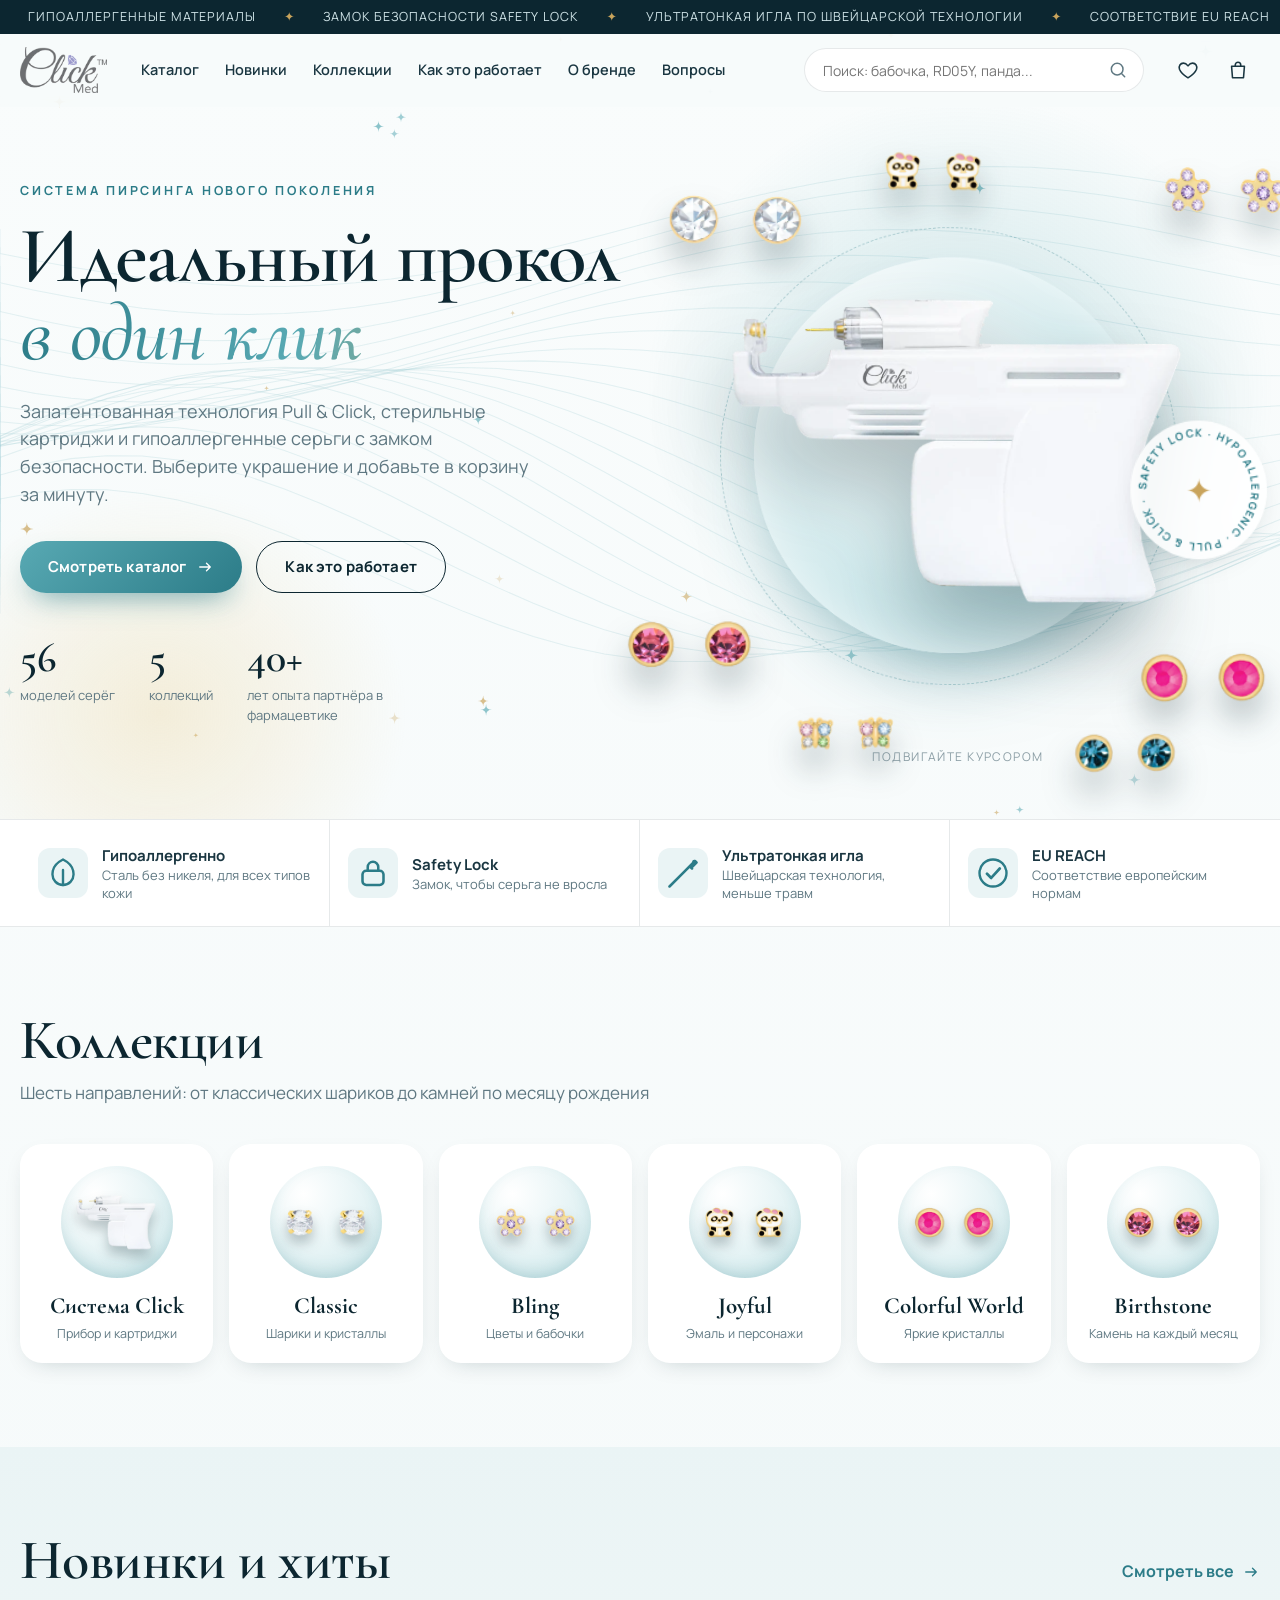
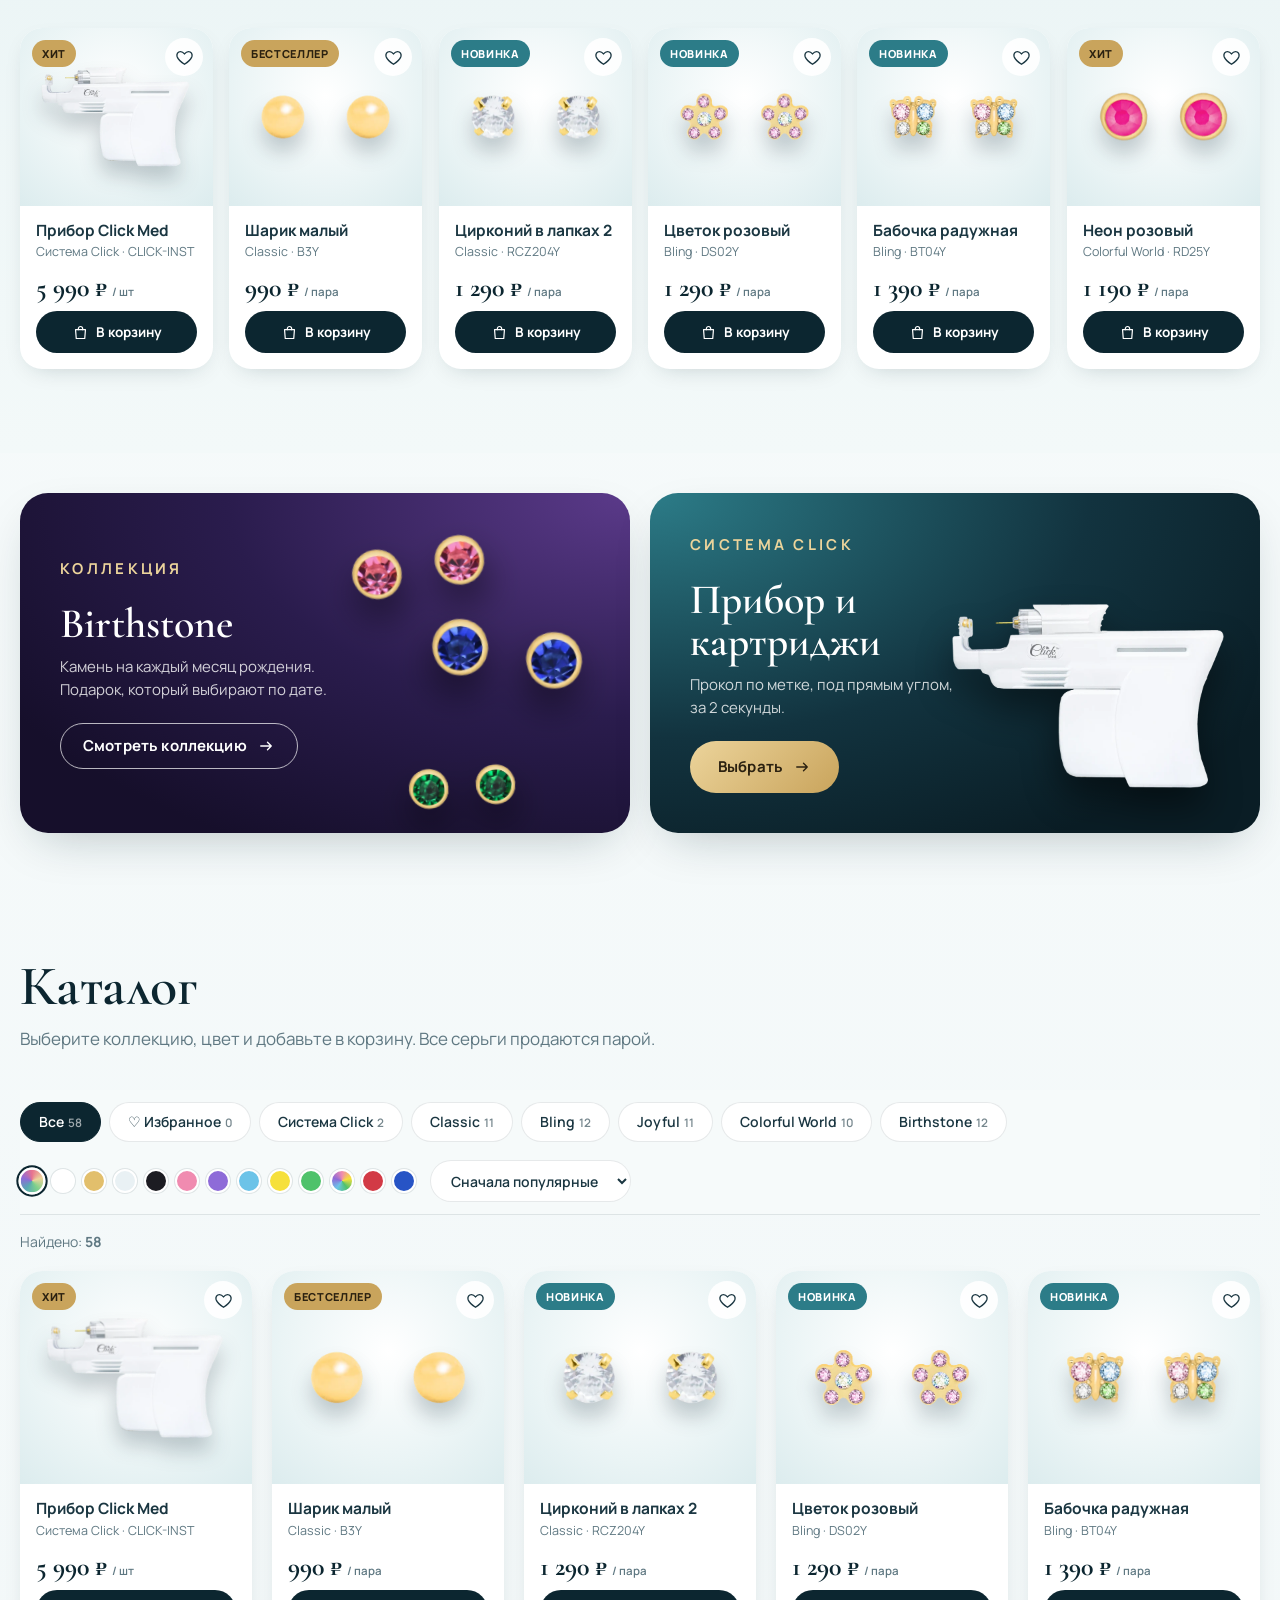
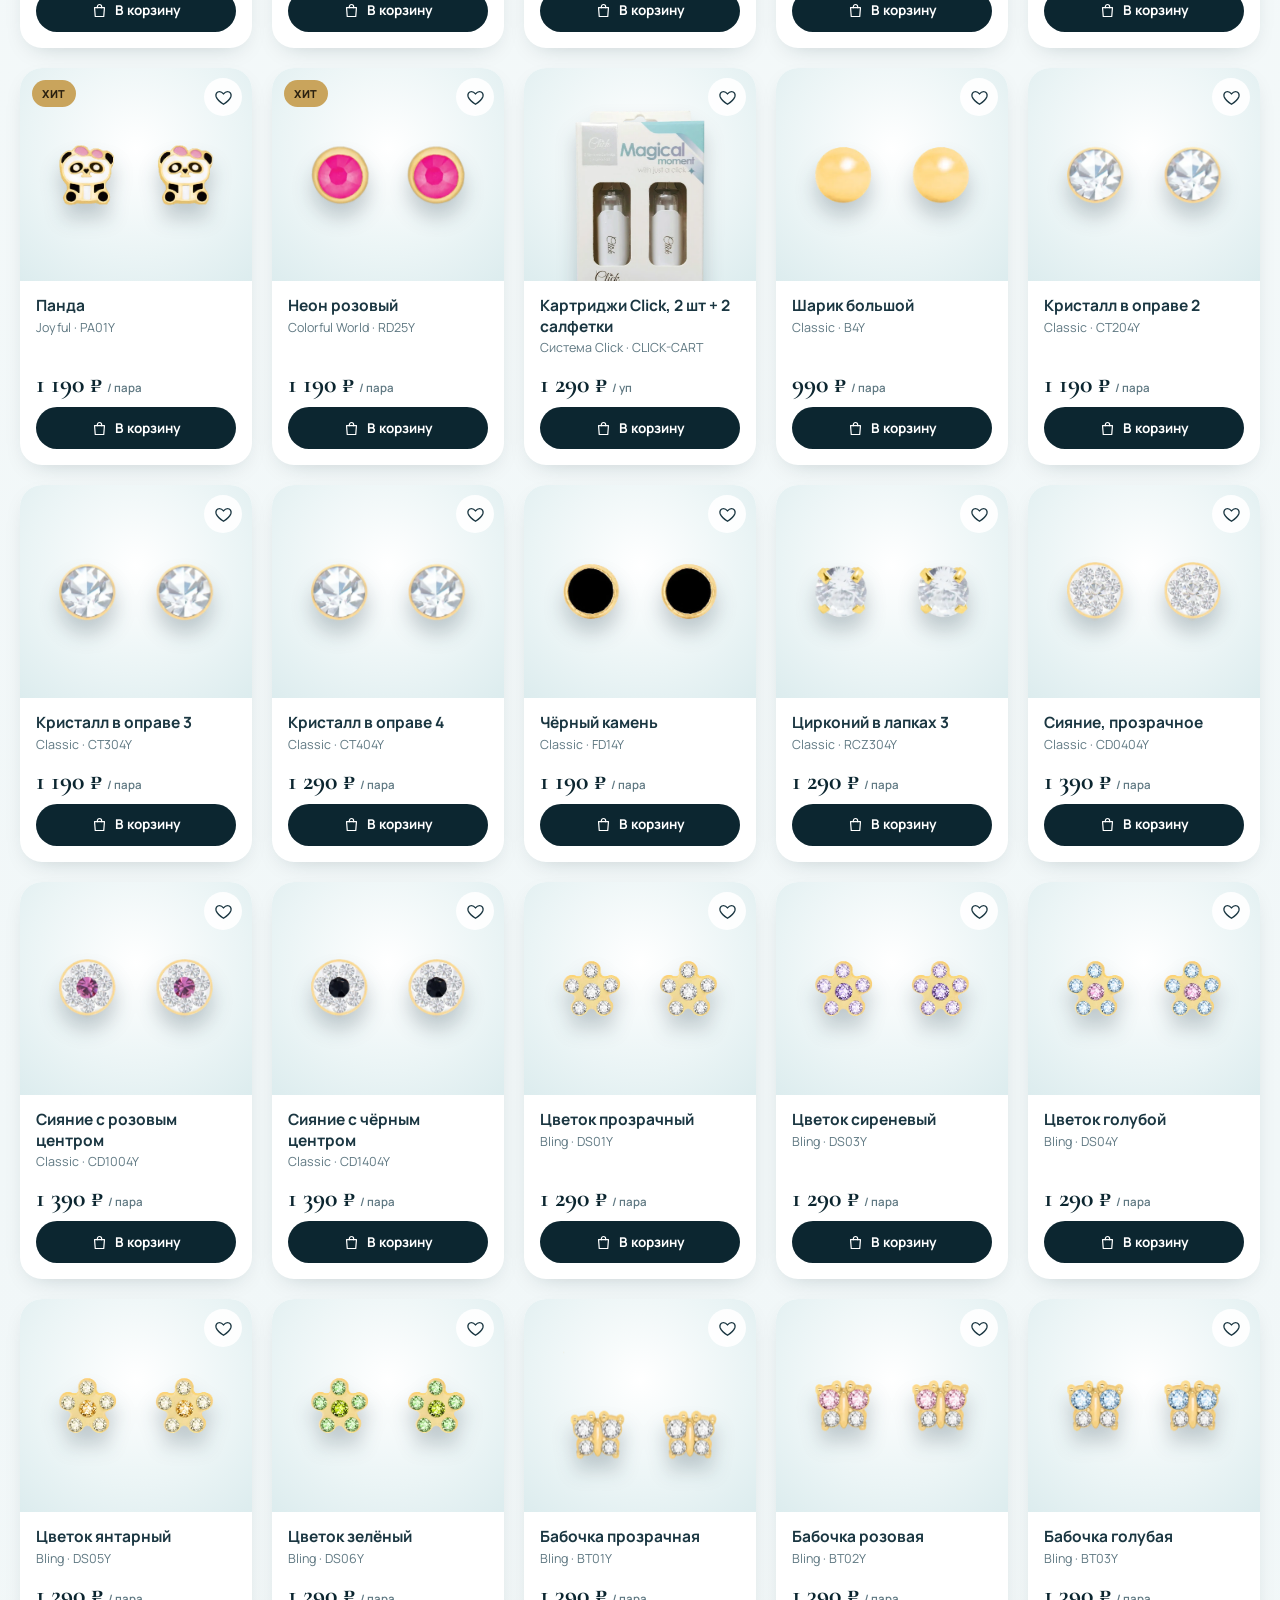
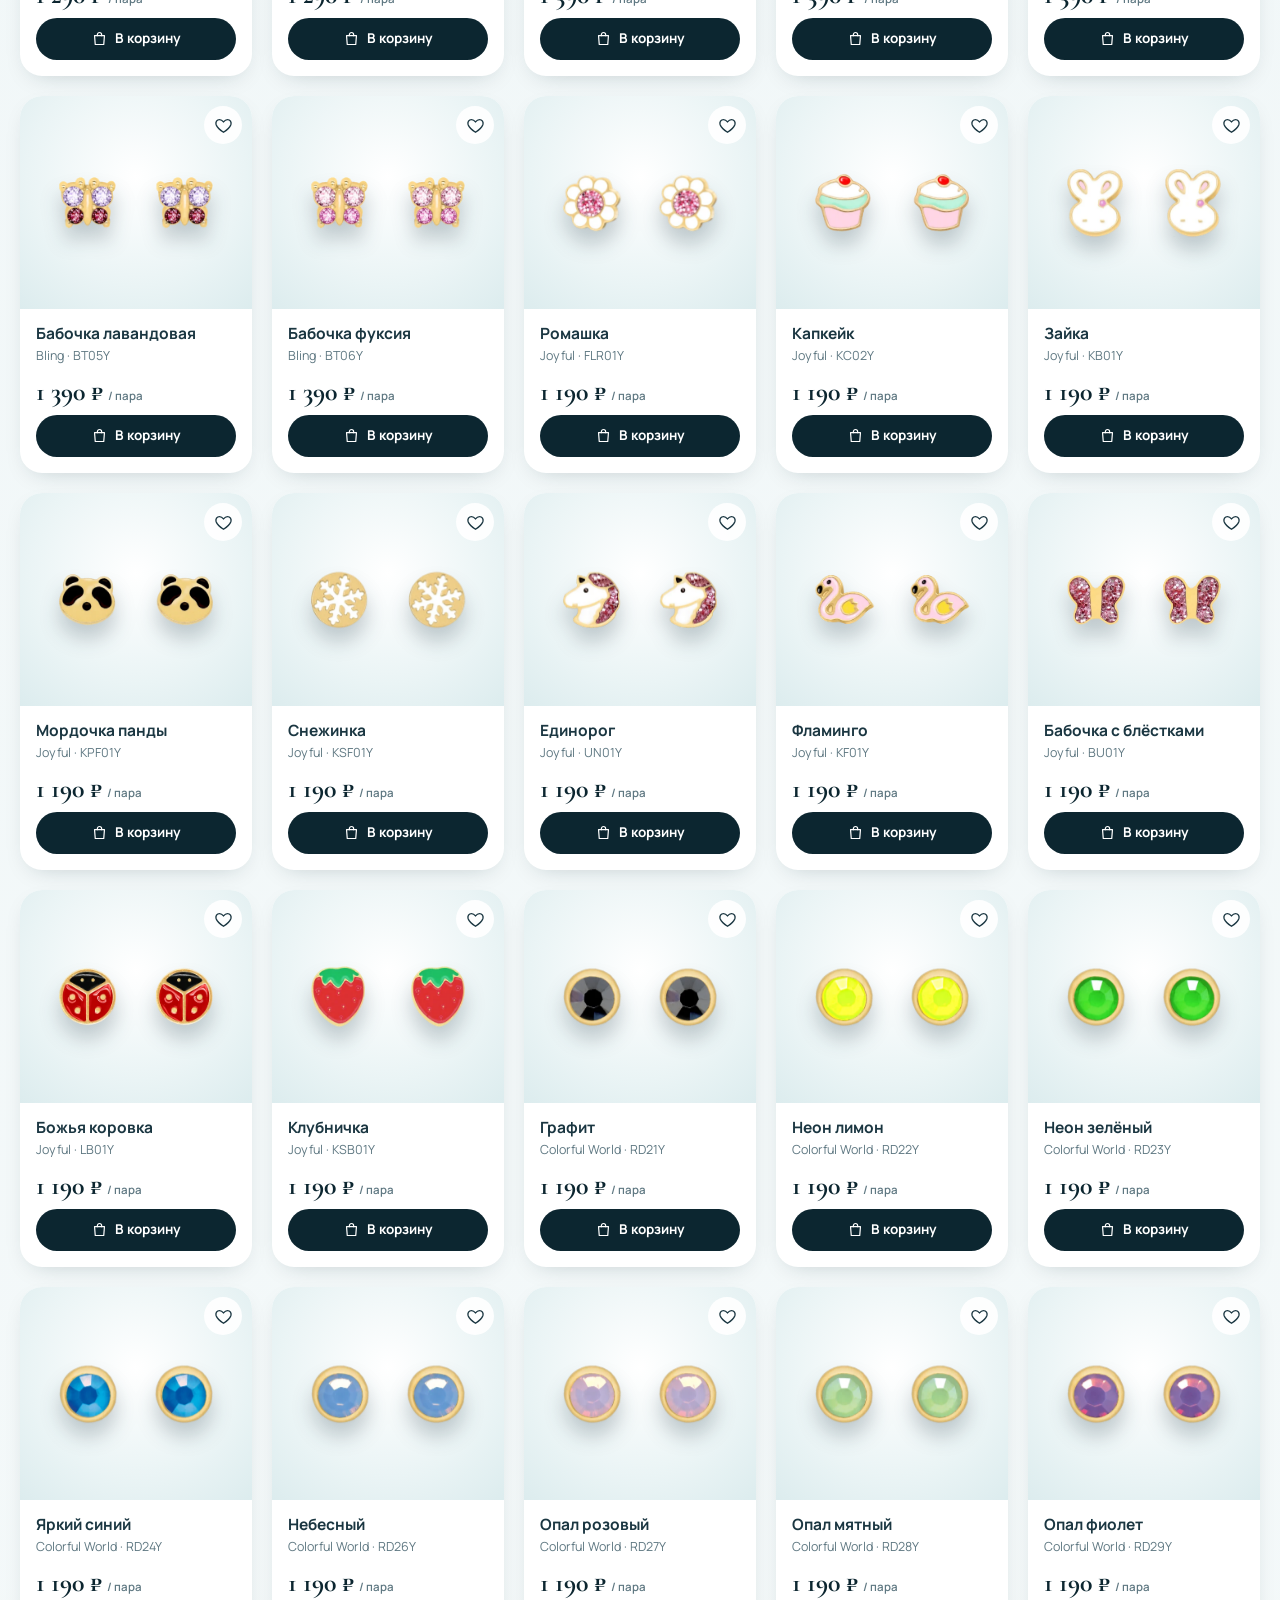
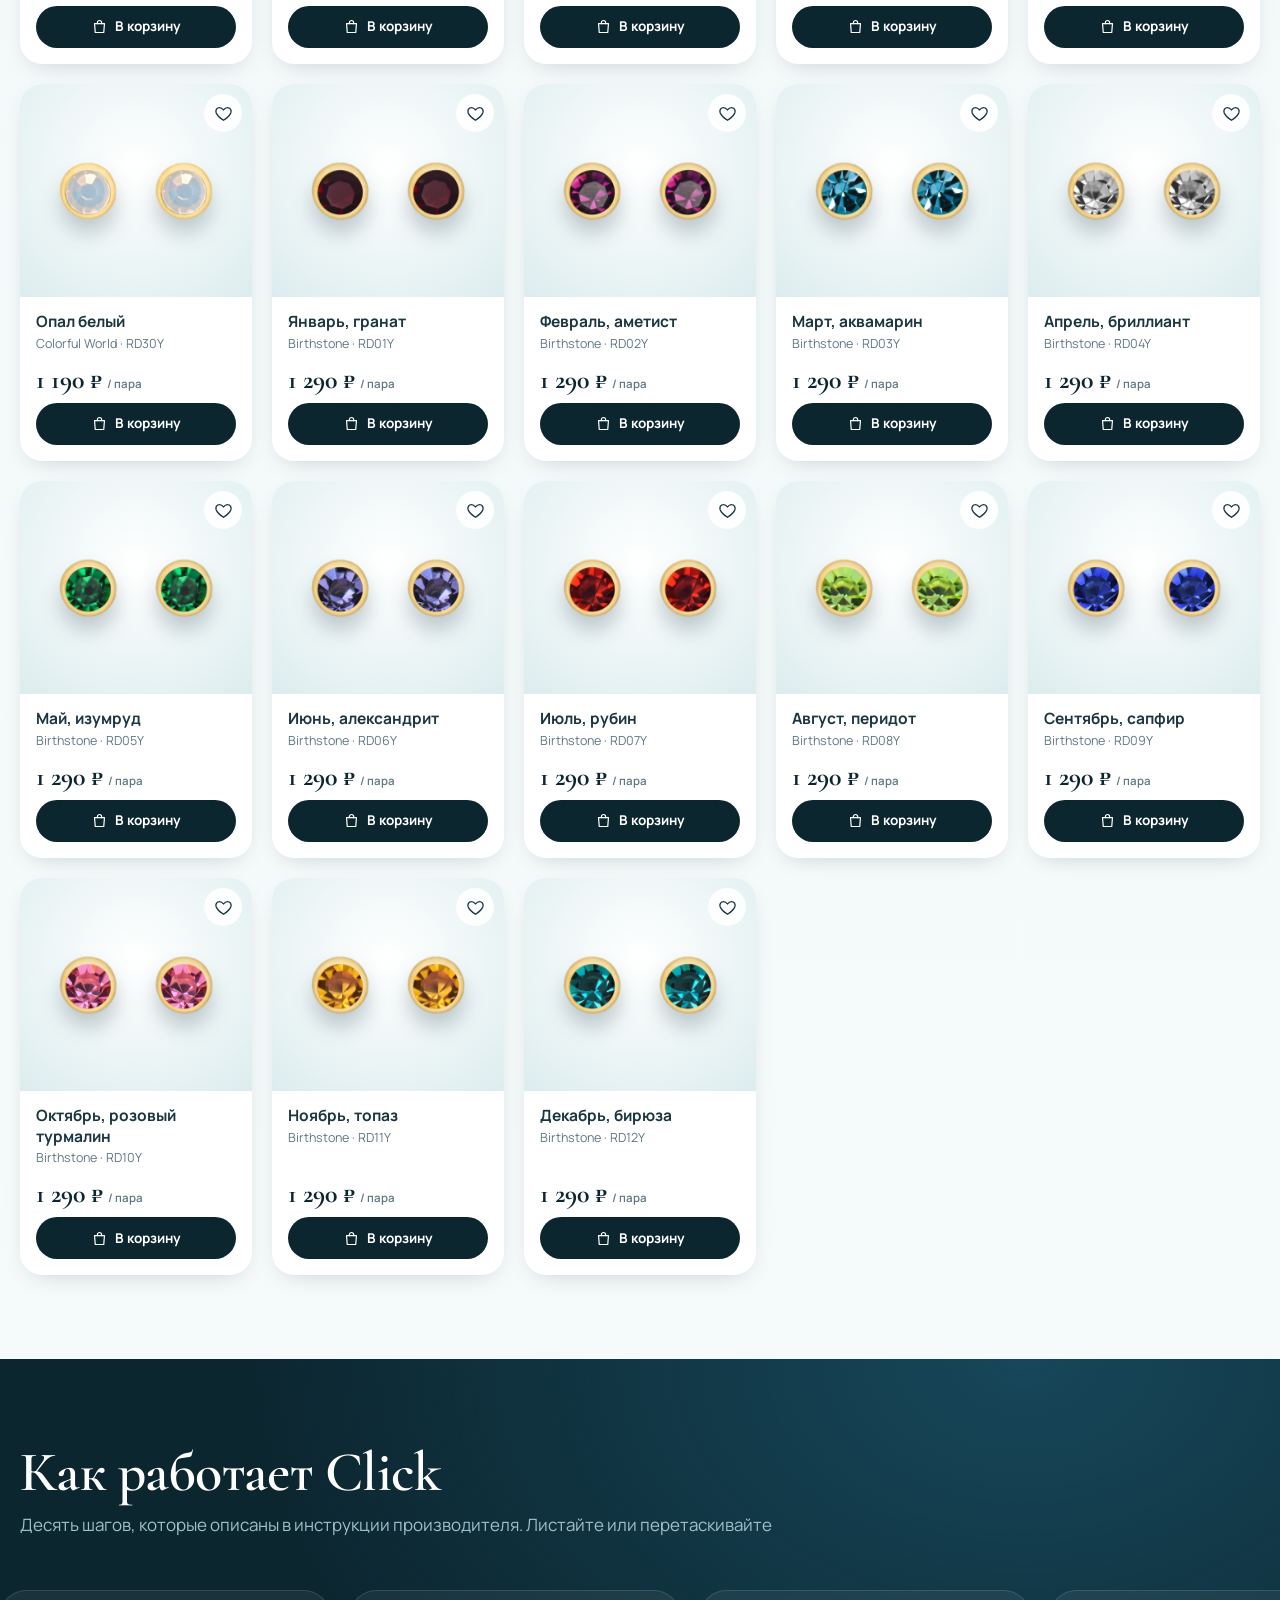
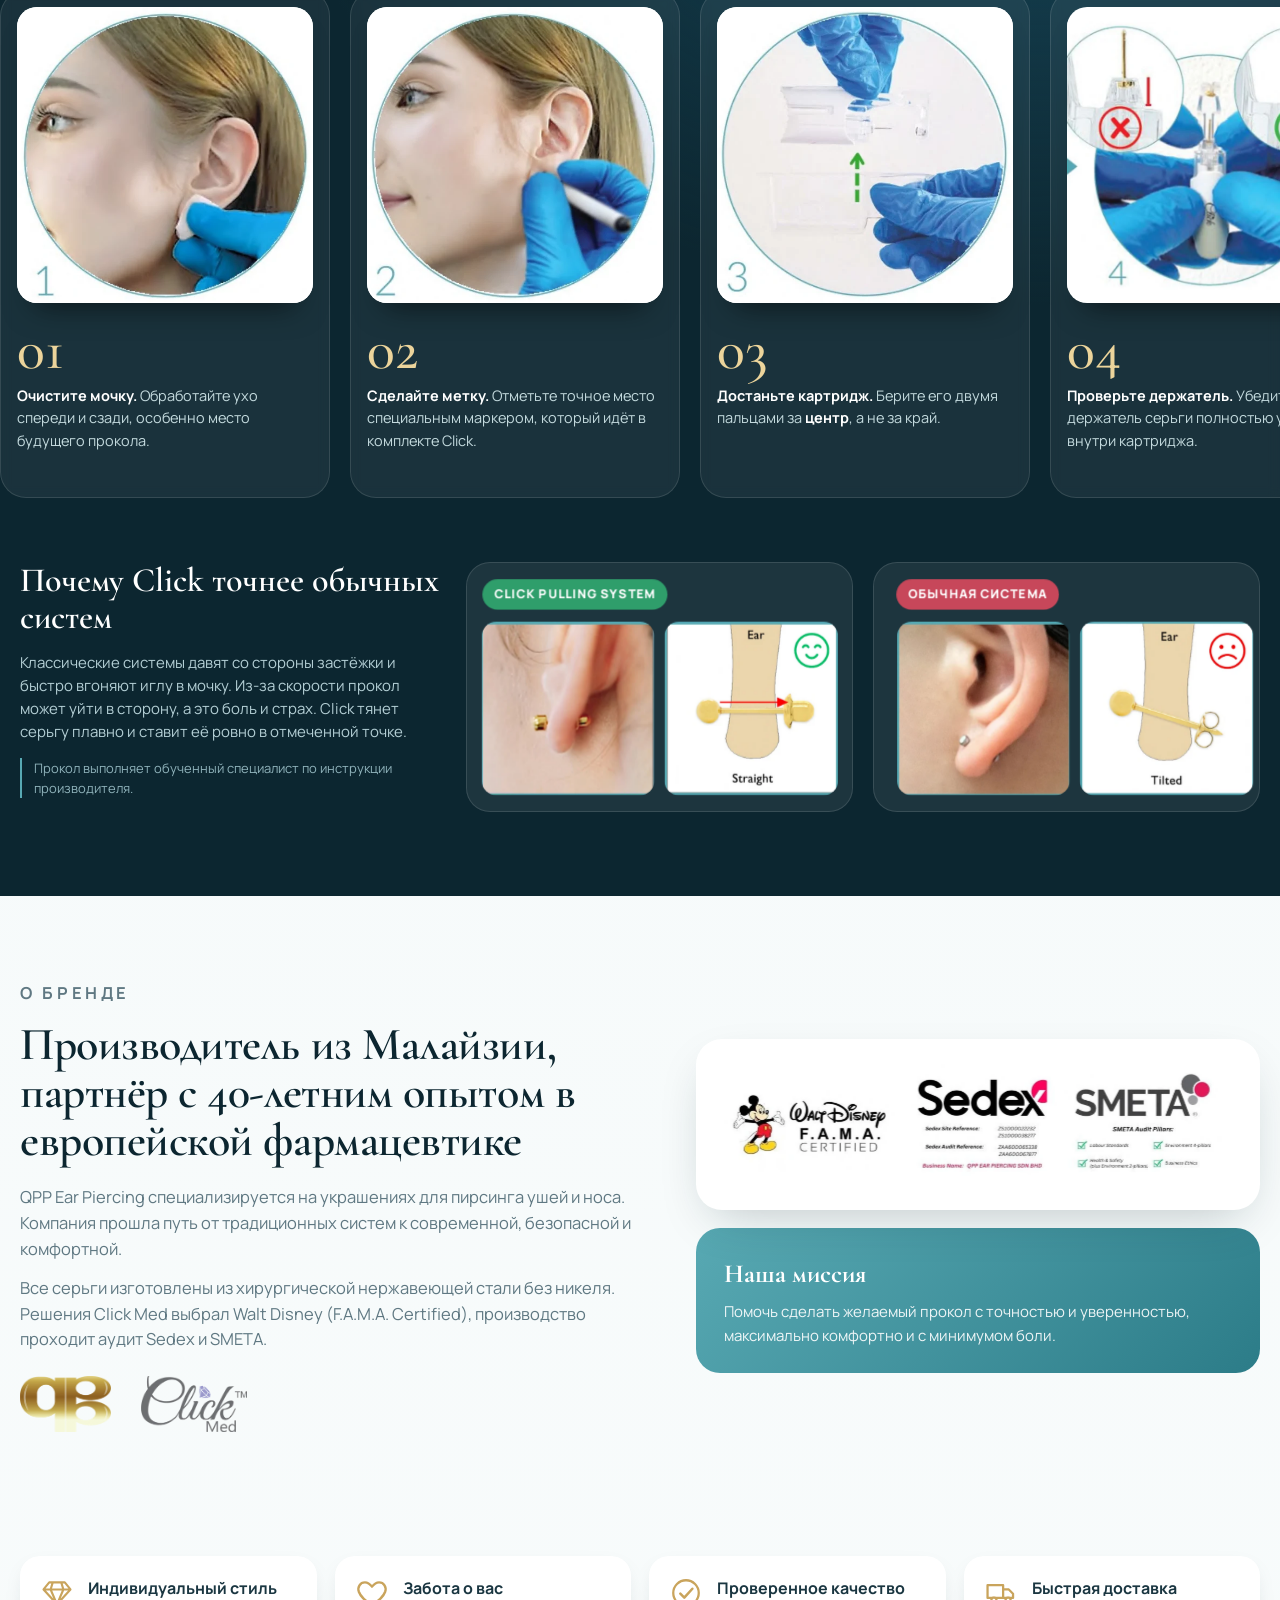
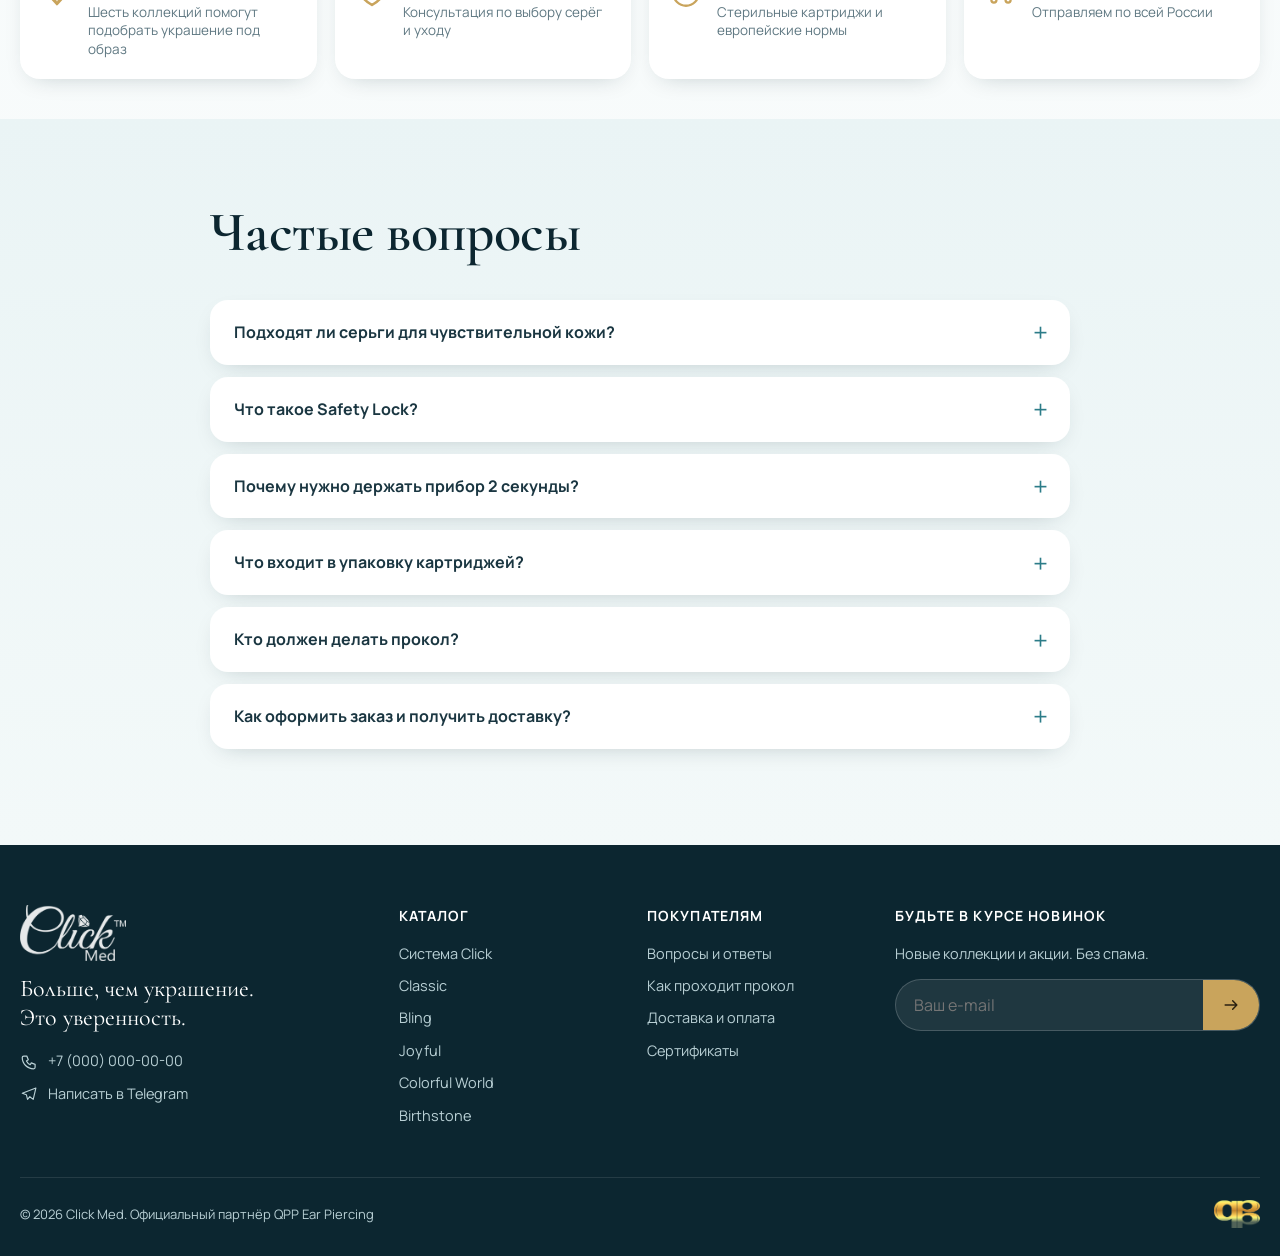
==== click-shop/index.html @ f4c22b31 "Add Click Med online store (3D hero, catalog, cart, checkout) Co-Authored-By: Claude Sonnet 5.5 <nor" ====
<!doctype html>
<html lang="ru">
<head>
<meta charset="utf-8">
<meta name="viewport" content="width=device-width, initial-scale=1">
<title>Click Med — серьги и система для идеального прокола</title>
<meta name="description" content="Система пирсинга Click Med: стерильные картриджи, гипоаллергенные серьги с замком безопасности Safety Lock. Каталог, быстрый заказ, доставка по России.">
<link rel="icon" href="assets/logo-qpp.webp">
<link rel="preconnect" href="https://fonts.googleapis.com">
<link rel="preconnect" href="https://fonts.gstatic.com" crossorigin>
<link href="https://fonts.googleapis.com/css2?family=Cormorant+Garamond:wght@500;600;700&family=Manrope:wght@400;500;600;700;800&display=swap" rel="stylesheet">
<link rel="stylesheet" href="css/style.css">
</head>
<body>

<!-- SVG-иконки -->
<svg width="0" height="0" style="position:absolute" aria-hidden="true">
  <symbol id="i-search" viewBox="0 0 24 24"><circle cx="11" cy="11" r="7" fill="none" stroke="currentColor" stroke-width="1.8"/><path d="m20 20-3.5-3.5" stroke="currentColor" stroke-width="1.8" stroke-linecap="round"/></symbol>
  <symbol id="i-heart" viewBox="0 0 24 24"><path d="M12 20.5s-7.5-4.6-9.3-9.4C1.6 7.8 3.6 4.5 7 4.5c2 0 3.5 1.1 5 3 1.5-1.9 3-3 5-3 3.4 0 5.4 3.3 4.3 6.6-1.8 4.8-9.3 9.4-9.3 9.4Z" fill="none" stroke="currentColor" stroke-width="1.7" stroke-linejoin="round"/></symbol>
  <symbol id="i-bag" viewBox="0 0 24 24"><path d="M5 8h14l-1 12.5H6L5 8Z" fill="none" stroke="currentColor" stroke-width="1.7" stroke-linejoin="round"/><path d="M9 8V6.5a3 3 0 0 1 6 0V8" fill="none" stroke="currentColor" stroke-width="1.7" stroke-linecap="round"/></symbol>
  <symbol id="i-arrow" viewBox="0 0 24 24"><path d="M5 12h14m-5-5 5 5-5 5" fill="none" stroke="currentColor" stroke-width="1.8" stroke-linecap="round" stroke-linejoin="round"/></symbol>
  <symbol id="i-close" viewBox="0 0 24 24"><path d="m6 6 12 12M18 6 6 18" stroke="currentColor" stroke-width="1.8" stroke-linecap="round"/></symbol>
  <symbol id="i-menu" viewBox="0 0 24 24"><path d="M4 7h16M4 12h16M4 17h16" stroke="currentColor" stroke-width="1.8" stroke-linecap="round"/></symbol>
  <symbol id="i-leaf" viewBox="0 0 24 24"><path d="M12 3c4 2 7 5.5 7 9.5A7 7 0 0 1 12 20a7 7 0 0 1-7-7.500C5 8.500 8 5 12 3Z" fill="none" stroke="currentColor" stroke-width="1.6" stroke-linejoin="round"/><path d="M12 20V10" stroke="currentColor" stroke-width="1.6" stroke-linecap="round"/></symbol>
  <symbol id="i-lock" viewBox="0 0 24 24"><rect x="5" y="10.5" width="14" height="9.500" rx="2.500" fill="none" stroke="currentColor" stroke-width="1.7"/><path d="M8.500 10.500V8a3.500 3.500 0 0 1 7 0v2.500" fill="none" stroke="currentColor" stroke-width="1.7"/></symbol>
  <symbol id="i-needle" viewBox="0 0 24 24"><path d="M3 21 17 7m0 0 3-3 1 1-3 3m-1 0 1 1" fill="none" stroke="currentColor" stroke-width="1.7" stroke-linecap="round" stroke-linejoin="round"/><circle cx="19.500" cy="4.500" r="1.400" fill="currentColor"/></symbol>
  <symbol id="i-eu" viewBox="0 0 24 24"><circle cx="12" cy="12" r="9" fill="none" stroke="currentColor" stroke-width="1.6"/><path d="m8 12.500 2.800 2.800L16.500 9" fill="none" stroke="currentColor" stroke-width="1.8" stroke-linecap="round" stroke-linejoin="round"/></symbol>
  <symbol id="i-truck" viewBox="0 0 24 24"><path d="M2.500 6.500h11v9h-11zM13.500 9.500h4l3 3v3h-7" fill="none" stroke="currentColor" stroke-width="1.6" stroke-linejoin="round"/><circle cx="7" cy="17" r="1.800" fill="var(--bg,#fff)" stroke="currentColor" stroke-width="1.6"/><circle cx="17" cy="17" r="1.800" fill="var(--bg,#fff)" stroke="currentColor" stroke-width="1.6"/></symbol>
  <symbol id="i-gem" viewBox="0 0 24 24"><path d="m6.500 4.500h11l4 5-9.500 10.500L2.500 9.500l4-5Z M2.500 9.500h19M9 4.500l-1.500 5L12 20l4.500-10.500-1.500-5" fill="none" stroke="currentColor" stroke-width="1.5" stroke-linejoin="round"/></symbol>
  <symbol id="i-check" viewBox="0 0 24 24"><path d="m5 12.500 4.500 4.500L19 7.500" fill="none" stroke="currentColor" stroke-width="2.200" stroke-linecap="round" stroke-linejoin="round"/></symbol>
  <symbol id="i-plus" viewBox="0 0 24 24"><path d="M12 5v14M5 12h14" stroke="currentColor" stroke-width="1.8" stroke-linecap="round"/></symbol>
  <symbol id="i-minus" viewBox="0 0 24 24"><path d="M5 12h14" stroke="currentColor" stroke-width="1.8" stroke-linecap="round"/></symbol>
  <symbol id="i-tg" viewBox="0 0 24 24"><path d="M21 4 3 11l5.500 2L10 19l3-3.500 4.500 3.500L21 4Z" fill="none" stroke="currentColor" stroke-width="1.5" stroke-linejoin="round"/></symbol>
  <symbol id="i-phone" viewBox="0 0 24 24"><path d="M5 4h4l2 5-2.500 1.500a11 11 0 0 0 5 5L15 13l5 2v4a2 2 0 0 1-2 2A15 15 0 0 1 3 6a2 2 0 0 1 2-2Z" fill="none" stroke="currentColor" stroke-width="1.6" stroke-linejoin="round"/></symbol>
</svg>

<canvas id="sparkles" aria-hidden="true"></canvas>

<!-- Верхняя бегущая полоса -->
<div class="topbar" id="topbar">
  <div class="marquee"><div class="marquee-in">
    <span>Гипоаллергенные материалы</span><i>✦</i><span>Замок безопасности Safety Lock</span><i>✦</i><span>Ультратонкая игла по швейцарской технологии</span><i>✦</i><span>Соответствие EU REACH</span><i>✦</i><span>Доставка по всей России</span><i>✦</i>
    <span>Гипоаллергенные материалы</span><i>✦</i><span>Замок безопасности Safety Lock</span><i>✦</i><span>Ультратонкая игла по швейцарской технологии</span><i>✦</i><span>Соответствие EU REACH</span><i>✦</i><span>Доставка по всей России</span><i>✦</i>
  </div></div>
</div>

<!-- Шапка -->
<header class="header" id="header">
  <div class="wrap header-in">
    <button class="icon-btn burger" id="burger" aria-label="Меню"><svg><use href="#i-menu"/></svg></button>
    <a href="#top" class="logo" aria-label="Click Med">
      <img src="assets/logo-click.webp" alt="Click Med" width="120" height="64">
    </a>
    <nav class="nav" id="nav">
      <a href="#catalog">Каталог</a>
      <a href="#new">Новинки</a>
      <a href="#collections">Коллекции</a>
      <a href="#how">Как это работает</a>
      <a href="#brand">О бренде</a>
      <a href="#faq">Вопросы</a>
    </nav>
    <div class="search" id="search">
      <input id="q" type="search" placeholder="Поиск: бабочка, RD05Y, панда..." autocomplete="off" aria-label="Поиск">
      <svg><use href="#i-search"/></svg>
      <div class="suggest" id="suggest"></div>
    </div>
    <div class="header-actions">
      <button class="icon-btn" id="favBtn" aria-label="Избранное"><svg><use href="#i-heart"/></svg><b class="cnt" id="favCnt">0</b></button>
      <button class="icon-btn" id="cartBtn" aria-label="Корзина"><svg><use href="#i-bag"/></svg><b class="cnt" id="cartCnt">0</b></button>
    </div>
  </div>
</header>

<main id="top">

<!-- HERO -->
<section class="hero">
  <svg class="waves" viewBox="0 0 1440 700" preserveAspectRatio="none" aria-hidden="true" id="waves"></svg>
  <div class="wrap hero-in">
    <div class="hero-copy">
      <p class="eyebrow reveal">Система пирсинга нового поколения</p>
      <h1 class="reveal">Идеальный прокол <em>в один клик</em></h1>
      <p class="lead reveal">Запатентованная технология Pull &amp; Click, стерильные картриджи и гипоаллергенные серьги с замком безопасности. Выберите украшение и добавьте в корзину за минуту.</p>
      <div class="hero-cta reveal">
        <a href="#catalog" class="btn btn-primary magnet">Смотреть каталог <svg><use href="#i-arrow"/></svg></a>
        <a href="#how" class="btn btn-ghost magnet">Как это работает</a>
      </div>
      <ul class="hero-stats reveal">
        <li><b data-count="56">0</b><span>моделей серёг</span></li>
        <li><b data-count="5">0</b><span>коллекций</span></li>
        <li><b data-count="40" data-suffix="+">0</b><span>лет опыта партнёра в фармацевтике</span></li>
      </ul>
    </div>

    <div class="stage" id="stage">
      <div class="scene" id="scene">
        <div class="disc"></div>
        <div class="disc d2"></div>
        <img class="hero-inst" src="assets/instrument.webp" alt="Прибор Click Med" width="900" height="647" fetchpriority="high">
        <div class="fl f1"><img src="assets/p/11-3.webp" alt=""></div>
        <div class="fl f2"><img src="assets/p/12-1.webp" alt=""></div>
        <div class="fl f3"><img src="assets/p/15-9.webp" alt=""></div>
        <div class="fl f4"><img src="assets/p/14-4.webp" alt=""></div>
        <div class="fl f5"><img src="assets/p/13-4.webp" alt=""></div>
        <div class="fl f6"><img src="assets/p/15-2.webp" alt=""></div>
        <div class="fl f7"><img src="assets/p/12-9.webp" alt=""></div>
        <div class="orbit-badge" aria-hidden="true">
          <svg viewBox="0 0 120 120"><defs><path id="circ" d="M60 60m-46 0a46 46 0 1 1 92 0a46 46 0 1 1-92 0"/></defs>
            <text><textPath href="#circ">SAFETY LOCK · HYPOALLERGENIC · PULL &amp; CLICK ·</textPath></text></svg>
          <span>✦</span>
        </div>
      </div>
      <p class="stage-hint">Подвигайте курсором</p>
    </div>
  </div>
</section>

<!-- Преимущества -->
<section class="usp">
  <div class="wrap usp-in">
    <div class="usp-i reveal"><svg><use href="#i-leaf"/></svg><div><b>Гипоаллергенно</b><span>Сталь без никеля, для всех типов кожи</span></div></div>
    <div class="usp-i reveal"><svg><use href="#i-lock"/></svg><div><b>Safety Lock</b><span>Замок, чтобы серьга не вросла</span></div></div>
    <div class="usp-i reveal"><svg><use href="#i-needle"/></svg><div><b>Ультратонкая игла</b><span>Швейцарская технология, меньше травм</span></div></div>
    <div class="usp-i reveal"><svg><use href="#i-eu"/></svg><div><b>EU REACH</b><span>Соответствие европейским нормам</span></div></div>
  </div>
</section>

<!-- Коллекции -->
<section class="section" id="collections">
  <div class="wrap">
    <div class="section-head reveal">
      <h2>Коллекции</h2>
      <p>Шесть направлений: от классических шариков до камней по месяцу рождения</p>
    </div>
    <div class="cols" id="cols"></div>
  </div>
</section>

<!-- Новинки -->
<section class="section tint" id="new">
  <div class="wrap">
    <div class="section-head row reveal">
      <h2>Новинки и хиты</h2>
      <a href="#catalog" class="link">Смотреть все <svg><use href="#i-arrow"/></svg></a>
    </div>
    <div class="grid" id="newGrid"></div>
  </div>
</section>

<!-- Промо-баннеры -->
<section class="section tight">
  <div class="wrap banners">
    <a class="banner b-birth tilt" href="#catalog" data-filter="birth">
      <div class="b-copy">
        <p class="eyebrow light">Коллекция</p>
        <h3>Birthstone</h3>
        <p>Камень на каждый месяц рождения. Подарок, который выбирают по дате.</p>
        <span class="btn btn-outline">Смотреть коллекцию <svg><use href="#i-arrow"/></svg></span>
      </div>
      <div class="b-art" aria-hidden="true">
        <img style="--z:60px;--r:-10deg" src="assets/p/15-9.webp" alt="">
        <img style="--z:120px;--r:8deg" src="assets/p/15-8.webp" alt="">
        <img style="--z:30px;--r:-4deg" src="assets/p/15-4.webp" alt="">
      </div>
    </a>
    <a class="banner b-sys tilt" href="#catalog" data-filter="system">
      <div class="b-copy">
        <p class="eyebrow light">Система Click</p>
        <h3>Прибор и картриджи</h3>
        <p>Прокол по метке, под прямым углом, за 2 секунды.</p>
        <span class="btn btn-gold">Выбрать <svg><use href="#i-arrow"/></svg></span>
      </div>
      <div class="b-art" aria-hidden="true">
        <img style="--z:90px;--r:0deg" class="b-inst" src="assets/instrument.webp" alt="">
      </div>
    </a>
  </div>
</section>

<!-- Каталог -->
<section class="section" id="catalog">
  <div class="wrap">
    <div class="section-head reveal">
      <h2>Каталог</h2>
      <p>Выберите коллекцию, цвет и добавьте в корзину. Все серьги продаются парой.</p>
    </div>
    <div class="toolbar reveal">
      <div class="chips" id="colChips"></div>
      <div class="toolbar-r">
        <div class="swatches" id="swatches" aria-label="Цвет"></div>
        <select id="sort" aria-label="Сортировка">
          <option value="pop">Сначала популярные</option>
          <option value="asc">Сначала дешевле</option>
          <option value="desc">Сначала дороже</option>
        </select>
      </div>
    </div>
    <p class="result-line" id="resultLine"></p>
    <div class="grid" id="grid"></div>
    <div class="empty" id="empty" hidden>
      <p>Ничего не нашли. Попробуйте другой цвет или коллекцию.</p>
      <button class="btn btn-ghost" id="resetF">Сбросить фильтры</button>
    </div>
  </div>
</section>

<!-- Как это работает -->
<section class="section dark" id="how">
  <div class="wrap">
    <div class="section-head reveal light">
      <h2>Как работает Click</h2>
      <p>Десять шагов, которые описаны в инструкции производителя. Листайте или перетаскивайте</p>
    </div>
  </div>
  <div class="steps-scroll" id="steps"></div>
  <div class="wrap">
    <div class="compare">
      <div class="cmp-copy reveal">
        <h3>Почему Click точнее обычных систем</h3>
        <p>Классические системы давят со стороны застёжки и быстро вгоняют иглу в мочку. Из-за скорости прокол может уйти в сторону, а это боль и страх. Click тянет серьгу плавно и ставит её ровно в отмеченной точке.</p>
        <p class="note">Прокол выполняет обученный специалист по инструкции производителя.</p>
      </div>
      <div class="cmp-card good tilt"><span class="tag">Click Pulling System</span>
        <div class="pair"><img src="assets/steps/cmp-good-photo.webp" alt="Ровный прокол Click" loading="lazy"><img src="assets/steps/cmp-good-diag.webp" alt="Схема: серьга прямо" loading="lazy"></div></div>
      <div class="cmp-card bad tilt"><span class="tag">Обычная система</span>
        <div class="pair"><img src="assets/steps/cmp-bad-photo.webp" alt="Перекос при обычном проколе" loading="lazy"><img src="assets/steps/cmp-bad-diag.webp" alt="Схема: серьга под углом" loading="lazy"></div></div>
    </div>
  </div>
</section>

<!-- О бренде -->
<section class="section" id="brand">
  <div class="wrap brand">
    <div class="brand-copy reveal">
      <p class="eyebrow">О бренде</p>
      <h2>Производитель из Малайзии, партнёр с 40-летним опытом в европейской фармацевтике</h2>
      <p>QPP Ear Piercing специализируется на украшениях для пирсинга ушей и носа. Компания прошла путь от традиционных систем к современной, безопасной и комфортной.</p>
      <p>Все серьги изготовлены из хирургической нержавеющей стали без никеля. Решения Click Med выбрал Walt Disney (F.A.M.A. Certified), производство проходит аудит Sedex и SMETA.</p>
      <div class="brand-logos">
        <img src="assets/logo-qpp.webp" alt="QPP" height="64" loading="lazy">
        <img src="assets/logo-click.webp" alt="Click Med" height="64" loading="lazy">
      </div>
    </div>
    <div class="brand-art reveal">
      <div class="certs tilt"><img src="assets/certs.webp" alt="Сертификаты: Walt Disney F.A.M.A., Sedex, SMETA" loading="lazy"></div>
      <div class="mission">
        <b>Наша миссия</b>
        <p>Помочь сделать желаемый прокол с точностью и уверенностью, максимально комфортно и с минимумом боли.</p>
      </div>
    </div>
  </div>
</section>

<!-- Доп. преимущества -->
<section class="section tight">
  <div class="wrap perks">
    <div class="perk reveal"><svg><use href="#i-gem"/></svg><div><b>Индивидуальный стиль</b><span>Шесть коллекций помогут подобрать украшение под образ</span></div></div>
    <div class="perk reveal"><svg><use href="#i-heart"/></svg><div><b>Забота о вас</b><span>Консультация по выбору серёг и уходу</span></div></div>
    <div class="perk reveal"><svg><use href="#i-eu"/></svg><div><b>Проверенное качество</b><span>Стерильные картриджи и европейские нормы</span></div></div>
    <div class="perk reveal"><svg><use href="#i-truck"/></svg><div><b>Быстрая доставка</b><span>Отправляем по всей России</span></div></div>
  </div>
</section>

<!-- FAQ -->
<section class="section tint" id="faq">
  <div class="wrap faq-wrap">
    <div class="section-head reveal"><h2>Частые вопросы</h2></div>
    <div class="faq">
      <details class="reveal"><summary>Подходят ли серьги для чувствительной кожи?</summary><p>Да. Серьги сделаны из хирургической нержавеющей стали без никеля и подходят для всех типов кожи. Они гипоаллергенны и соответствуют EU REACH.</p></details>
      <details class="reveal"><summary>Что такое Safety Lock?</summary><p>Это замок безопасности на серьге. Он помогает заживлению и защищает от ситуации, когда серьга врастает в мочку.</p></details>
      <details class="reveal"><summary>Почему нужно держать прибор 2 секунды?</summary><p>Эти 2 секунды нужны, чтобы сработала система POP-UP. Она выбрасывает защитную капсулу серьги, чтобы та не застряла и не вызвала дискомфорт.</p></details>
      <details class="reveal"><summary>Что входит в упаковку картриджей?</summary><p>Два одноразовых стерильных картриджа и две спиртовые салфетки.</p></details>
      <details class="reveal"><summary>Кто должен делать прокол?</summary><p>Процедуру выполняет обученный специалист по инструкции производителя: очистка, метка, установка картриджа, угол 90 градусов и 2 секунды выдержки. Если у вас есть сомнения, проконсультируйтесь с врачом.</p></details>
      <details class="reveal"><summary>Как оформить заказ и получить доставку?</summary><p>Добавьте товары в корзину, нажмите «Оформить заказ» и заполните короткую форму. Мы свяжемся, подтвердим состав и сроки. Доставляем по всей России.</p></details>
    </div>
  </div>
</section>

</main>

<!-- Подвал -->
<footer class="footer">
  <div class="wrap foot-in">
    <div class="foot-brand">
      <img src="assets/logo-click.webp" alt="Click Med" width="130" height="69" class="foot-logo">
      <p>Больше, чем украшение.<br>Это уверенность.</p>
      <div class="foot-contacts">
        <a id="fPhone" href="#"><svg><use href="#i-phone"/></svg><span></span></a>
        <a id="fTg" href="#" target="_blank" rel="noopener"><svg><use href="#i-tg"/></svg><span>Написать в Telegram</span></a>
      </div>
    </div>
    <div class="foot-col"><h4>Каталог</h4>
      <a href="#catalog" data-filter="system">Система Click</a><a href="#catalog" data-filter="classic">Classic</a><a href="#catalog" data-filter="bling">Bling</a><a href="#catalog" data-filter="joyful">Joyful</a><a href="#catalog" data-filter="colorful">Colorful World</a><a href="#catalog" data-filter="birth">Birthstone</a></div>
    <div class="foot-col"><h4>Покупателям</h4><a href="#faq">Вопросы и ответы</a><a href="#how">Как проходит прокол</a><a href="#faq">Доставка и оплата</a><a href="#brand">Сертификаты</a></div>
    <div class="foot-col foot-news"><h4>Будьте в курсе новинок</h4>
      <p>Новые коллекции и акции. Без спама.</p>
      <form id="newsForm"><input type="email" required placeholder="Ваш e-mail" aria-label="E-mail"><button aria-label="Подписаться"><svg><use href="#i-arrow"/></svg></button></form>
      <small id="newsMsg"></small>
    </div>
  </div>
  <div class="wrap foot-bottom"><span>© <span id="yr"></span> Click Med. Официальный партнёр QPP Ear Piercing</span><img src="assets/logo-qpp.webp" alt="QPP" height="28"></div>
</footer>

<!-- Мобильная нижняя панель -->
<nav class="tabbar" aria-label="Быстрая навигация">
  <a href="#top"><svg><use href="#i-gem"/></svg><span>Главная</span></a>
  <a href="#catalog"><svg><use href="#i-search"/></svg><span>Каталог</span></a>
  <button id="tabFav"><svg><use href="#i-heart"/></svg><span>Избранное</span></button>
  <button id="tabCart"><svg><use href="#i-bag"/></svg><span>Корзина</span><b class="cnt" id="cartCnt2">0</b></button>
</nav>

<!-- Быстрый просмотр -->
<div class="modal" id="qv" hidden>
  <div class="modal-bg" data-close></div>
  <div class="modal-box qv-box" role="dialog" aria-modal="true" aria-label="Товар">
    <button class="icon-btn modal-x" data-close aria-label="Закрыть"><svg><use href="#i-close"/></svg></button>
    <div class="qv-img tilt3d" id="qvImg"><img id="qvPic" alt=""></div>
    <div class="qv-info" id="qvInfo"></div>
  </div>
</div>

<!-- Корзина -->
<aside class="drawer" id="cart" aria-hidden="true">
  <div class="drawer-bg" data-close></div>
  <div class="drawer-box">
    <div class="drawer-head"><h3>Корзина</h3><button class="icon-btn" data-close aria-label="Закрыть"><svg><use href="#i-close"/></svg></button></div>
    <div class="ship" id="ship"></div>
    <div class="drawer-body" id="cartBody"></div>
    <div class="drawer-foot" id="cartFoot"></div>
  </div>
</aside>

<!-- Оформление заказа -->
<div class="modal" id="checkout" hidden>
  <div class="modal-bg" data-close></div>
  <div class="modal-box co-box" role="dialog" aria-modal="true" aria-label="Оформление заказа">
    <button class="icon-btn modal-x" data-close aria-label="Закрыть"><svg><use href="#i-close"/></svg></button>
    <div id="coBody"></div>
  </div>
</div>

<div class="toasts" id="toasts" aria-live="polite"></div>

<script src="js/products.js"></script>
<script src="js/app.js"></script>
</body>
</html>
---- click-shop/css/style.css ----
:root{
  --ink:#0c2630; --ink2:#12333f; --text:#1a3641; --muted:#5f7882;
  --teal:#58a9b3; --teal-d:#2c7c88; --teal-l:#cfe9ec; --mist:#eaf4f5; --pearl:#f7fafa; --white:#fff;
  --gold:#c9a45c; --gold-l:#ecd49b; --rose:#e8728f;
  --line:rgba(12,38,48,.1);
  --r:22px; --shadow:0 18px 50px -18px rgba(12,38,48,.28); --shadow-s:0 8px 24px -12px rgba(12,38,48,.25);
  --ease:cubic-bezier(.2,.8,.2,1);
  --hd:'Cormorant Garamond','Times New Roman',serif; --bd:'Manrope',system-ui,-apple-system,'Segoe UI',Roboto,sans-serif;
}
*{box-sizing:border-box;margin:0;padding:0}
html{scroll-behavior:smooth;scroll-padding-top:90px;-webkit-text-size-adjust:100%}
body{font-family:var(--bd);color:var(--text);background:linear-gradient(180deg,#f9fcfc,#f1f7f8 40%,#f9fcfc);line-height:1.55;overflow-x:hidden;font-size:16px}
img{display:block;max-width:100%;height:auto}
a{color:inherit;text-decoration:none}
button{font:inherit;color:inherit;border:0;background:none;cursor:pointer}
svg{width:1.25em;height:1.25em;flex:none}
ul{list-style:none}
input,select{font:inherit;color:inherit}
:focus-visible{outline:2px solid var(--teal-d);outline-offset:3px;border-radius:8px}
.wrap{width:min(1240px,100% - 40px);margin-inline:auto}
#sparkles{position:fixed;inset:0;width:100%;height:100%;pointer-events:none;z-index:0}
main,.footer{position:relative;z-index:1}

/* --- topbar --- */
.topbar{background:var(--ink);color:#cfe3e7;font-size:12.5px;letter-spacing:.08em;text-transform:uppercase;overflow:hidden;position:relative;z-index:30}
.marquee{height:34px;display:flex;align-items:center;overflow:hidden}
.marquee-in{display:flex;gap:28px;white-space:nowrap;animation:mq 46s linear infinite;padding-left:28px}
.marquee-in i{color:var(--gold);font-style:normal}
@keyframes mq{to{transform:translateX(-50%)}}

/* --- header --- */
.header{position:sticky;top:0;z-index:40;background:rgba(247,250,250,.82);backdrop-filter:blur(16px) saturate(1.3);-webkit-backdrop-filter:blur(16px) saturate(1.3);border-bottom:1px solid transparent;transition:.3s var(--ease)}
.header.scrolled{border-color:var(--line);box-shadow:0 10px 30px -22px rgba(12,38,48,.5)}
.header-in{display:flex;align-items:center;gap:22px;height:72px;transition:height .3s}
.header.scrolled .header-in{height:62px}
.logo img{height:46px;width:auto;object-fit:contain}
.nav{display:flex;gap:26px;margin-left:12px}
.nav a{font-size:14.5px;font-weight:600;position:relative;padding:6px 0;color:var(--text)}
.nav a::after{content:"";position:absolute;left:0;right:0;bottom:0;height:2px;background:var(--teal);transform:scaleX(0);transform-origin:left;transition:transform .35s var(--ease)}
.nav a:hover::after{transform:scaleX(1)}
.search{position:relative;flex:1;max-width:340px;margin-left:auto}
.search input{width:100%;height:44px;border-radius:99px;border:1px solid var(--line);background:#fff;padding:0 46px 0 18px;font-size:14px;transition:.25s;-webkit-appearance:none}
.search input:focus{outline:0;border-color:var(--teal);box-shadow:0 0 0 4px rgba(88,169,179,.18)}
.search>svg{position:absolute;right:16px;top:12px;color:var(--muted);pointer-events:none}
.suggest{position:absolute;left:0;right:0;top:calc(100% + 8px);background:#fff;border-radius:18px;box-shadow:var(--shadow);padding:8px;display:none;max-height:360px;overflow:auto;z-index:5}
.suggest.open{display:block;animation:pop .25s var(--ease)}
.suggest button{display:flex;align-items:center;gap:12px;width:100%;text-align:left;padding:8px 10px;border-radius:12px}
.suggest button:hover,.suggest button:focus-visible{background:var(--mist)}
.suggest img{width:44px;height:44px;object-fit:contain;background:var(--mist);border-radius:10px}
.suggest small{display:block;color:var(--muted);font-size:12px}
.suggest .none{padding:14px;color:var(--muted);font-size:14px}
.header-actions{display:flex;gap:6px}
.icon-btn{position:relative;width:44px;height:44px;border-radius:50%;display:grid;place-items:center;transition:.25s}
.icon-btn:hover{background:var(--mist)}
.icon-btn svg{width:22px;height:22px}
.cnt{position:absolute;top:2px;right:0;min-width:18px;height:18px;padding:0 5px;border-radius:99px;background:var(--teal-d);color:#fff;font-size:11px;font-weight:700;display:grid;place-items:center;transform:scale(0);transition:transform .3s var(--ease)}
.cnt.on{transform:scale(1)}
.cnt.bump{animation:bump .5s var(--ease)}
@keyframes bump{40%{transform:scale(1.6)}}
.burger{display:none}

/* --- buttons --- */
.btn{display:inline-flex;align-items:center;justify-content:center;gap:10px;height:52px;padding:0 28px;border-radius:99px;font-weight:700;font-size:15px;letter-spacing:.01em;transition:transform .3s var(--ease),box-shadow .3s,background .3s,color .3s;white-space:nowrap}
.btn svg{width:18px;height:18px;transition:transform .3s var(--ease)}
.btn:hover svg{transform:translateX(4px)}
.btn-primary{background:linear-gradient(135deg,var(--teal),var(--teal-d));color:#fff;box-shadow:0 14px 30px -12px rgba(44,124,136,.7)}
.btn-primary:hover{box-shadow:0 20px 40px -12px rgba(44,124,136,.85)}
.btn-ghost{border:1.5px solid var(--ink);color:var(--ink)}
.btn-ghost:hover{background:var(--ink);color:#fff}
.btn-dark{background:var(--ink);color:#fff}
.btn-dark:hover{background:var(--teal-d)}
.btn-gold{background:linear-gradient(135deg,var(--gold-l),var(--gold));color:#2b2110}
.btn-outline{border:1.5px solid rgba(255,255,255,.7);color:#fff;height:46px;padding:0 22px}
.btn-sm{height:42px;padding:0 18px;font-size:14px}
.link{display:inline-flex;align-items:center;gap:8px;font-weight:700;color:var(--teal-d)}
.link svg{width:18px;transition:transform .3s}
.link:hover svg{transform:translateX(5px)}
.btn[disabled]{opacity:.6;pointer-events:none}

/* --- reveal --- */
.js .reveal{opacity:0;transform:translateY(28px);transition:opacity .8s var(--ease),transform .8s var(--ease)}
.js .reveal.in{opacity:1;transform:none}

/* --- hero --- */
.hero{position:relative;overflow:hidden;padding:36px 0 56px;isolation:isolate}
.hero::before{content:"";position:absolute;inset:-20% -10% auto auto;width:70%;height:120%;background:radial-gradient(closest-side,rgba(88,169,179,.28),transparent 70%);z-index:-1}
.hero::after{content:"";position:absolute;inset:auto auto -30% -15%;width:55%;height:90%;background:radial-gradient(closest-side,rgba(236,212,155,.35),transparent 70%);z-index:-1}
.waves{position:absolute;inset:0;width:100%;height:100%;z-index:-1;opacity:.55}
.waves path{fill:none;stroke:var(--teal);stroke-width:1;opacity:.25}
.hero-in{display:grid;grid-template-columns:1.02fr 1fr;gap:20px;align-items:center;min-height:620px}
.eyebrow{font-size:12.5px;letter-spacing:.22em;text-transform:uppercase;font-weight:700;color:var(--teal-d);margin-bottom:18px}
.eyebrow.light{color:var(--gold-l)}
.hero h1{font-family:var(--hd);font-weight:600;font-size:clamp(46px,6.2vw,92px);line-height:.98;letter-spacing:-.015em;color:var(--ink)}
.hero h1 em{font-style:italic;font-weight:500;background:linear-gradient(100deg,var(--teal-d),var(--teal) 45%,var(--gold));-webkit-background-clip:text;background-clip:text;color:transparent;display:block}
.lead{margin:24px 0 32px;font-size:18px;color:var(--muted);max-width:520px}
.hero-cta{display:flex;gap:14px;flex-wrap:wrap}
.hero-stats{display:flex;gap:34px;margin-top:44px;flex-wrap:wrap}
.hero-stats li{display:flex;flex-direction:column}
.hero-stats b{font-family:var(--hd);font-size:42px;line-height:1;color:var(--ink);font-weight:600}
.hero-stats span{font-size:13px;color:var(--muted);max-width:150px;margin-top:6px}

.stage{perspective:1300px;position:relative;height:600px;display:grid;place-items:center}
.scene{position:relative;width:min(560px,100%);height:520px;transform-style:preserve-3d;transform:rotateX(var(--rx,0deg)) rotateY(var(--ry,0deg));will-change:transform}
.disc{position:absolute;left:50%;top:50%;width:420px;height:420px;margin:-210px 0 0 -210px;border-radius:50%;background:radial-gradient(circle at 35% 30%,#fff,var(--teal-l) 55%,#a9d5db);transform:translateZ(-80px);box-shadow:inset 0 0 60px rgba(255,255,255,.8),0 40px 80px -30px rgba(44,124,136,.55)}
.disc.d2{width:500px;height:500px;margin:-250px 0 0 -250px;background:none;box-shadow:none;border:1.5px dashed rgba(44,124,136,.35);transform:translateZ(-120px);animation:spin 60s linear infinite}
@keyframes spin{to{transform:translateZ(-120px) rotate(360deg)}}
.hero-inst{position:absolute;left:50%;top:50%;width:84%;transform:translate(-50%,-50%) translateZ(70px);filter:drop-shadow(0 40px 36px rgba(12,38,48,.28));animation:inst 7s ease-in-out infinite}
@keyframes inst{50%{transform:translate(-50%,-53%) translateZ(70px)}}
.fl{position:absolute;transform-style:preserve-3d}
.fl img{width:100%;filter:drop-shadow(0 18px 14px rgba(12,38,48,.25));animation:fl 6s ease-in-out infinite}
@keyframes fl{50%{transform:translateY(-16px) rotate(4deg)}}
.f1{left:2%;top:6%;width:128px;transform:translateZ(150px)}
.f2{right:0;top:2%;width:118px;transform:translateZ(190px)}
.f3{left:-2%;bottom:14%;width:112px;transform:translateZ(210px)}
.f4{right:2%;bottom:6%;width:124px;transform:translateZ(160px)}
.f5{left:36%;top:-3%;width:96px;transform:translateZ(120px)}
.f6{right:20%;bottom:-2%;width:92px;transform:translateZ(240px)}
.f7{left:22%;bottom:-3%;width:96px;transform:translateZ(110px)}
.f2 img{animation-delay:-1.2s}.f3 img{animation-delay:-2.4s}.f4 img{animation-delay:-3.1s}.f5 img{animation-delay:-4s}.f6 img{animation-delay:-.6s}.f7 img{animation-delay:-5s}
.orbit-badge{position:absolute;right:8%;top:46%;width:112px;height:112px;transform:translateZ(260px);display:grid;place-items:center;background:rgba(255,255,255,.85);backdrop-filter:blur(8px);border-radius:50%;box-shadow:var(--shadow-s)}
.orbit-badge svg{position:absolute;inset:0;width:100%;height:100%;animation:rot 18s linear infinite}
.orbit-badge text{font-size:9.4px;letter-spacing:.14em;fill:var(--teal-d);font-weight:700}
.orbit-badge span{color:var(--gold);font-size:26px}
@keyframes rot{to{transform:rotate(360deg)}}
.stage-hint{position:absolute;bottom:-14px;font-size:12px;letter-spacing:.12em;text-transform:uppercase;color:var(--muted);opacity:.7}

/* --- usp --- */
.usp{background:#fff;border-block:1px solid var(--line)}
.usp-in{display:grid;grid-template-columns:repeat(4,1fr)}
.usp-i{display:flex;align-items:center;gap:14px;padding:24px 18px;border-right:1px solid var(--line)}
.usp-i:last-child{border:0}
.usp-i svg{width:36px;height:36px;color:var(--teal-d);padding:7px;background:var(--mist);border-radius:12px;box-sizing:content-box;transition:transform .5s var(--ease)}
.usp-i:hover svg{transform:rotateY(360deg)}
.usp-i b{display:block;font-size:15px}
.usp-i span{font-size:13px;color:var(--muted);line-height:1.35;display:block}

/* --- sections --- */
.section{padding:84px 0}
.section.tight{padding:40px 0}
.section.tint{background:linear-gradient(180deg,var(--mist),#f3f9f9)}
.section-head{margin-bottom:38px}
.section-head h2,.brand h2{font-family:var(--hd);font-size:clamp(34px,4.4vw,56px);font-weight:600;line-height:1.05;color:var(--ink);letter-spacing:-.01em}
.section-head p{color:var(--muted);margin-top:10px;font-size:17px}
.section-head.row{display:flex;justify-content:space-between;align-items:flex-end;gap:20px}
.section-head.row .link{margin-bottom:6px}

/* --- collections --- */
.cols{display:grid;grid-template-columns:repeat(6,1fr);gap:16px;perspective:1100px}
.col{position:relative;background:#fff;border-radius:var(--r);padding:22px 14px 20px;text-align:center;box-shadow:var(--shadow-s);transform-style:preserve-3d;transition:box-shadow .3s;overflow:hidden}
.col:hover{box-shadow:var(--shadow)}
.col .ring{width:112px;height:112px;margin:0 auto 16px;border-radius:50%;background:radial-gradient(circle at 30% 25%,#fff,var(--teal-l));display:grid;place-items:center;transform:translateZ(36px);box-shadow:inset 0 -8px 20px -8px rgba(44,124,136,.35)}
.col .ring img{width:78%;height:78%;object-fit:contain;filter:drop-shadow(0 8px 6px rgba(12,38,48,.25))}
.col b{display:block;font-family:var(--hd);font-size:23px;line-height:1.1;color:var(--ink);transform:translateZ(24px)}
.col span{font-size:12.5px;color:var(--muted);display:block;margin-top:4px;transform:translateZ(14px)}
.col .glare,.card .glare,.banner .glare{position:absolute;inset:0;pointer-events:none;background:radial-gradient(240px circle at var(--mx,50%) var(--my,50%),rgba(255,255,255,.55),transparent 60%);opacity:0;transition:opacity .3s;border-radius:inherit;mix-blend-mode:soft-light}
.tilting .glare{opacity:1}

/* --- product grid / cards --- */
.grid{display:grid;grid-template-columns:repeat(auto-fill,minmax(220px,1fr));gap:20px;perspective:1200px}
#newGrid{grid-template-columns:repeat(6,1fr);gap:16px}
.card{position:relative;background:#fff;border-radius:var(--r);box-shadow:var(--shadow-s);transform-style:preserve-3d;display:flex;flex-direction:column;overflow:hidden;transition:box-shadow .35s;will-change:transform}
.card:hover{box-shadow:var(--shadow)}
.card.pop{animation:cardIn .6s var(--ease) both}
@keyframes cardIn{from{opacity:0;transform:translateY(24px) scale(.96)}}
.card-img{position:relative;aspect-ratio:1/.92;background:radial-gradient(circle at 50% 38%,#fff 0,var(--mist) 62%,#dcecee);display:grid;place-items:center;cursor:pointer;overflow:hidden}
.card-img img{width:74%;height:74%;object-fit:contain;transform:translateZ(46px);transition:transform .5s var(--ease);filter:drop-shadow(0 14px 10px rgba(12,38,48,.22))}
.card:hover .card-img img{transform:translateZ(60px) scale(1.07) rotate(-2deg)}
.card-img.sys img{width:84%}
.badge{position:absolute;left:12px;top:12px;font-size:11px;font-weight:800;letter-spacing:.06em;text-transform:uppercase;padding:5px 10px;border-radius:99px;background:var(--ink);color:#fff;transform:translateZ(30px)}
.badge.b-new{background:var(--teal-d)}.badge.b-hit{background:var(--gold);color:#2b2110}
.fav{position:absolute;right:10px;top:10px;width:38px;height:38px;border-radius:50%;background:rgba(255,255,255,.9);display:grid;place-items:center;color:var(--text);transform:translateZ(34px);transition:.25s;z-index:2}
.fav svg{width:19px;height:19px;transition:.3s var(--ease)}
.fav:hover{color:var(--rose)}
.fav.on{color:var(--rose)}.fav.on svg{fill:var(--rose);transform:scale(1.12)}
.fav.beat{animation:bump .5s var(--ease)}
.card-body{padding:14px 16px 16px;display:flex;flex-direction:column;gap:2px;flex:1;transform:translateZ(14px)}
.card-name{font-weight:700;font-size:15.5px;line-height:1.3;cursor:pointer}
.card-meta{font-size:12.5px;color:var(--muted)}
.card-foot{display:flex;align-items:center;justify-content:space-between;gap:10px;margin-top:auto;padding-top:12px}
.price{font-family:var(--hd);font-weight:700;font-size:26px;color:var(--ink);line-height:1}
.price small{font-family:var(--bd);font-size:11.5px;font-weight:600;color:var(--muted);margin-left:3px}
.add{display:inline-flex;align-items:center;gap:7px;height:42px;padding:0 16px;border-radius:99px;background:var(--ink);color:#fff;font-size:13.5px;font-weight:700;transition:.3s var(--ease)}
.add svg{width:17px;height:17px}
.add:hover{background:var(--teal-d);transform:translateY(-2px)}
.add.ok{background:#2f9e6b}

/* --- banners --- */
.banners{display:grid;grid-template-columns:1fr 1fr;gap:20px;perspective:1300px}
.banner{position:relative;border-radius:28px;min-height:300px;padding:40px;display:flex;align-items:center;overflow:hidden;color:#fff;transform-style:preserve-3d;box-shadow:var(--shadow)}
.b-birth{background:radial-gradient(120% 120% at 100% 0,#5b3a8a,#2a1c4d 55%,#160f2b)}
.b-sys{background:radial-gradient(120% 120% at 0 0,#2c7c88,#12333f 60%,#0a1d25)}
.b-copy{position:relative;max-width:300px;z-index:2;transform:translateZ(30px)}
.banner h3{font-family:var(--hd);font-size:46px;line-height:1;margin-bottom:10px;font-weight:600}
.banner p{color:rgba(255,255,255,.8);margin-bottom:22px;font-size:15px}
.b-art{position:absolute;right:20px;top:0;bottom:0;width:48%;pointer-events:none;transform-style:preserve-3d}
.b-art img{position:absolute;width:150px;transform:translateZ(var(--z)) rotate(var(--r));filter:drop-shadow(0 20px 18px rgba(0,0,0,.45));animation:fl 6s ease-in-out infinite}
.b-art img:nth-child(1){right:40%;top:12%}
.b-art img:nth-child(2){right:6%;top:36%;width:170px;animation-delay:-2s}
.b-art img:nth-child(3){right:30%;bottom:6%;width:120px;animation-delay:-4s}
.b-art .b-inst{width:380px;right:-10%;top:22%;animation:none}

/* --- toolbar --- */
.toolbar{display:flex;justify-content:space-between;gap:18px;flex-wrap:wrap;align-items:center;margin-bottom:16px;position:sticky;top:62px;z-index:20;background:rgba(247,250,250,.9);backdrop-filter:blur(12px);padding:12px 0;border-bottom:1px solid var(--line)}
.chips{display:flex;gap:8px;flex-wrap:wrap}
.chip{height:40px;padding:0 18px;border-radius:99px;border:1px solid var(--line);background:#fff;font-weight:600;font-size:14px;transition:.25s var(--ease)}
.chip:hover{border-color:var(--teal)}
.chip.on{background:var(--ink);color:#fff;border-color:var(--ink)}
.chip small{opacity:.6;margin-left:4px}
.toolbar-r{display:flex;gap:14px;align-items:center;flex-wrap:wrap}
.swatches{display:flex;gap:7px;align-items:center}
.sw{width:24px;height:24px;border-radius:50%;background:var(--c);border:2px solid #fff;box-shadow:0 0 0 1px var(--line);transition:.25s var(--ease)}
.sw:hover{transform:scale(1.18)}
.sw.on{box-shadow:0 0 0 2px var(--ink);transform:scale(1.12)}
.sw.all{background:conic-gradient(#e8728f,#ecd49b,#7fd18b,#58a9b3,#8e6bd8,#e8728f)}
select{height:42px;border-radius:99px;border:1px solid var(--line);background:#fff;padding:0 16px;font-size:14px;font-weight:600;cursor:pointer}
.result-line{font-size:14px;color:var(--muted);margin:6px 0 18px}
.empty{text-align:center;padding:60px 0;color:var(--muted)}
.empty .btn{margin-top:16px}

/* --- steps --- */
.dark{background:radial-gradient(100% 80% at 80% 0,#17475a,transparent 60%),var(--ink);color:#e5f1f3;overflow:hidden}
.reveal.light h2{color:#fff}.reveal.light p{color:#9fc0c7}
.steps-scroll{display:flex;gap:20px;overflow-x:auto;padding:14px max(20px,calc((100vw - 1240px)/2)) 34px;scroll-snap-type:x proximity;cursor:grab;scrollbar-width:thin;scrollbar-color:var(--teal-d) transparent;perspective:1200px}
.steps-scroll.drag{cursor:grabbing;scroll-snap-type:none}
.step{flex:0 0 min(330px,78vw);scroll-snap-align:start;background:rgba(255,255,255,.06);border:1px solid rgba(255,255,255,.12);border-radius:26px;padding:16px 16px 22px;backdrop-filter:blur(6px);transform-style:preserve-3d;position:relative;user-select:none}
.step .pic{background:#fff;border-radius:20px;aspect-ratio:1;display:grid;place-items:center;overflow:hidden;transform:translateZ(30px);box-shadow:0 20px 30px -18px rgba(0,0,0,.6)}
.step .pic img{width:100%;height:100%;object-fit:contain;pointer-events:none;-webkit-user-drag:none}
.step .n{font-family:var(--hd);font-size:58px;line-height:1;color:var(--gold-l);margin:18px 0 6px;transform:translateZ(40px);font-weight:500}
.step p{font-size:14.5px;color:#c4dade;transform:translateZ(14px)}
.step p b{color:#fff}
.step.final{display:grid;place-items:center;text-align:center;background:linear-gradient(160deg,rgba(88,169,179,.35),rgba(88,169,179,.08));padding:30px}
.step.final h4{font-family:var(--hd);font-size:34px;line-height:1.1;color:#fff;margin-bottom:12px}
.step.final p{margin-bottom:20px}
.compare{display:grid;grid-template-columns:1.1fr 1fr 1fr;gap:20px;margin-top:30px;align-items:stretch;perspective:1200px}
.cmp-copy h3{font-family:var(--hd);font-size:34px;line-height:1.1;color:#fff;margin-bottom:14px;font-weight:600}
.cmp-copy p{color:#b3ced4;margin-bottom:10px;font-size:15px}
.cmp-copy .note{font-size:13px;color:#8fb2ba;border-left:2px solid var(--teal);padding-left:12px;margin-top:14px}
.cmp-card{border-radius:24px;padding:18px;background:rgba(255,255,255,.07);border:1px solid rgba(255,255,255,.12);transform-style:preserve-3d}
.cmp-card .tag{display:inline-block;font-size:12px;font-weight:800;letter-spacing:.08em;text-transform:uppercase;padding:6px 12px;border-radius:99px;margin-bottom:12px;transform:translateZ(20px)}
.cmp-card.good .tag{background:#2f9e6b;color:#fff}.cmp-card.bad .tag{background:#c7475a;color:#fff}
.pair{display:grid;grid-template-columns:1fr 1fr;gap:10px;transform:translateZ(24px)}
.pair img{border-radius:14px;width:100%;aspect-ratio:1;object-fit:cover}

/* --- brand --- */
.brand{display:grid;grid-template-columns:1.1fr 1fr;gap:56px;align-items:center}
.brand h2{font-size:clamp(30px,3.6vw,46px);margin-bottom:20px}
.brand p{color:var(--muted);margin-bottom:14px;font-size:16.5px}
.brand-logos{display:flex;gap:30px;align-items:center;margin-top:24px}
.brand-logos img{height:56px;width:auto;object-fit:contain}
.brand-art{display:grid;gap:18px;perspective:1100px}
.certs{background:#fff;border-radius:26px;padding:20px;box-shadow:var(--shadow);transform-style:preserve-3d;position:relative}
.certs img{width:100%;transform:translateZ(30px)}
.mission{background:linear-gradient(135deg,var(--teal),var(--teal-d));color:#fff;border-radius:24px;padding:26px 28px}
.mission b{font-family:var(--hd);font-size:26px;display:block;margin-bottom:6px}
.mission p{color:rgba(255,255,255,.9);margin:0;font-size:15px}

/* --- perks --- */
.perks{display:grid;grid-template-columns:repeat(4,1fr);gap:18px}
.perk{display:flex;gap:14px;align-items:flex-start;padding:20px;border-radius:20px;background:#fff;box-shadow:var(--shadow-s);transition:transform .4s var(--ease)}
.perk:hover{transform:translateY(-5px)}
.perk svg{width:34px;height:34px;color:var(--gold);flex:none}
.perk b{display:block;margin-bottom:2px}
.perk span{font-size:13.5px;color:var(--muted);line-height:1.4;display:block}

/* --- faq --- */
.faq-wrap{max-width:860px}
.faq details{background:#fff;border-radius:18px;margin-bottom:12px;box-shadow:var(--shadow-s);overflow:hidden}
.faq summary{list-style:none;cursor:pointer;padding:20px 56px 20px 24px;font-weight:700;position:relative}
.faq summary::-webkit-details-marker{display:none}
.faq summary::after{content:"+";position:absolute;right:22px;top:50%;transform:translateY(-50%);font-size:26px;font-weight:400;color:var(--teal-d);transition:transform .3s var(--ease)}
.faq details[open] summary::after{transform:translateY(-50%) rotate(45deg)}
.faq details p{padding:0 24px 22px;color:var(--muted);animation:pop .35s var(--ease)}

/* --- footer --- */
.footer{background:var(--ink);color:#b9d0d5;padding-top:60px;margin-top:0}
.foot-in{display:grid;grid-template-columns:1.3fr .8fr .8fr 1.4fr;gap:40px;padding-bottom:40px}
.foot-logo{filter:brightness(0) invert(1);opacity:.9;margin-bottom:14px;height:56px;width:auto}
.foot-brand p{font-family:var(--hd);font-size:24px;color:#fff;line-height:1.2;margin-bottom:18px}
.foot-contacts{display:grid;gap:10px}
.foot-contacts a{display:flex;gap:10px;align-items:center;font-size:14.5px}
.foot-contacts a:hover,.foot-col a:hover{color:#fff}
.foot-col h4{color:#fff;font-size:14px;letter-spacing:.08em;text-transform:uppercase;margin-bottom:16px}
.foot-col a{display:block;font-size:14.5px;margin-bottom:10px;transition:.2s}
.foot-news p{font-size:14.5px;margin-bottom:14px}
.foot-news form{display:flex;background:rgba(255,255,255,.08);border:1px solid rgba(255,255,255,.18);border-radius:99px;overflow:hidden}
.foot-news input{flex:1;background:none;border:0;padding:0 18px;height:50px;color:#fff;min-width:0}
.foot-news input:focus{outline:0}
.foot-news button{width:56px;background:var(--gold);color:#2b2110;display:grid;place-items:center}
.foot-news button svg{width:20px}
.foot-news small{display:block;margin-top:10px;color:var(--gold-l);min-height:18px}
.foot-bottom{display:flex;justify-content:space-between;align-items:center;gap:16px;padding:22px 0 28px;border-top:1px solid rgba(255,255,255,.1);font-size:13px}
.foot-bottom img{filter:brightness(1.4)}

/* --- tabbar (mobile) --- */
.tabbar{display:none}

/* --- modal --- */
.modal{position:fixed;inset:0;z-index:100;display:grid;place-items:center;padding:20px}
.modal[hidden]{display:none}
.modal-bg,.drawer-bg{position:absolute;inset:0;background:rgba(7,22,28,.55);backdrop-filter:blur(6px);animation:fade .3s}
.modal-box{position:relative;background:#fff;border-radius:28px;box-shadow:0 40px 100px -20px rgba(0,0,0,.5);max-height:calc(100dvh - 40px);overflow:auto;animation:pop .45s var(--ease)}
.modal-x{position:absolute;right:14px;top:14px;z-index:3;background:rgba(255,255,255,.9)}
@keyframes fade{from{opacity:0}}
@keyframes pop{from{opacity:0;transform:translateY(16px) scale(.97)}}
.qv-box{width:min(980px,100%);display:grid;grid-template-columns:1fr 1fr}
.qv-img{background:radial-gradient(circle at 50% 40%,#fff,var(--mist) 60%,#d3e7ea);display:grid;place-items:center;min-height:440px;perspective:900px;overflow:hidden;position:relative}
.qv-img img{width:72%;max-height:78%;object-fit:contain;transform:rotateX(var(--rx,0deg)) rotateY(var(--ry,0deg)) translateZ(30px);filter:drop-shadow(0 30px 24px rgba(12,38,48,.28));transition:transform .15s linear;animation:inst 6s ease-in-out infinite}
.qv-info{padding:44px 40px 36px;display:flex;flex-direction:column;gap:10px}
.qv-info .eyebrow{margin:0}
.qv-info h3{font-family:var(--hd);font-size:42px;line-height:1.02;color:var(--ink);font-weight:600}
.qv-info .desc{color:var(--muted);font-size:15px}
.qv-info .price{font-size:40px;margin:6px 0}
.qv-facts{display:grid;gap:8px;margin:6px 0 4px;font-size:14px}
.qv-facts li{display:flex;gap:10px;align-items:center}
.qv-facts svg{color:var(--teal-d);width:18px;height:18px}
.qv-buy{display:flex;gap:12px;align-items:center;margin-top:10px;flex-wrap:wrap}
.qty{display:inline-flex;align-items:center;border:1px solid var(--line);border-radius:99px;height:44px}
.qty button{width:40px;height:100%;display:grid;place-items:center;border-radius:99px}
.qty button:hover{background:var(--mist)}
.qty button svg{width:16px;height:16px}
.qty span{min-width:26px;text-align:center;font-weight:700}
.qv-more{margin-top:14px;padding-top:14px;border-top:1px solid var(--line)}
.qv-more h5{font-size:13px;letter-spacing:.08em;text-transform:uppercase;color:var(--muted);margin-bottom:10px}
.qv-more .row{display:flex;gap:10px;overflow:auto;padding-bottom:4px}
.mini{flex:0 0 76px;text-align:center;font-size:11.5px;line-height:1.2;cursor:pointer}
.mini img{width:76px;height:64px;object-fit:contain;background:var(--mist);border-radius:14px;margin-bottom:4px;transition:.25s}
.mini:hover img{transform:translateY(-3px)}

/* --- drawer --- */
.drawer{position:fixed;inset:0;z-index:90;pointer-events:none;visibility:hidden}
.drawer.open{pointer-events:auto;visibility:visible}
.drawer-bg{opacity:0;animation:none;transition:opacity .35s}
.drawer.open .drawer-bg{opacity:1}
.drawer-box{position:absolute;right:0;top:0;bottom:0;width:min(450px,100%);background:#fff;display:flex;flex-direction:column;transform:translateX(102%);transition:transform .5s var(--ease);box-shadow:-30px 0 80px -30px rgba(0,0,0,.4)}
.drawer.open .drawer-box{transform:none}
.drawer-head{display:flex;justify-content:space-between;align-items:center;padding:18px 20px 12px 26px}
.drawer-head h3{font-family:var(--hd);font-size:34px;color:var(--ink)}
.ship{margin:0 26px 8px;font-size:13.5px}
.ship .bar{height:7px;border-radius:9px;background:var(--mist);margin-top:8px;overflow:hidden}
.ship .bar i{display:block;height:100%;border-radius:9px;background:linear-gradient(90deg,var(--teal),var(--gold));transition:width .6s var(--ease)}
.drawer-body{flex:1;overflow:auto;padding:8px 26px}
.li{display:grid;grid-template-columns:76px 1fr auto;gap:14px;padding:14px 0;border-bottom:1px solid var(--line);align-items:center;animation:pop .35s var(--ease)}
.li img{width:76px;height:76px;object-fit:contain;background:var(--mist);border-radius:16px}
.li b{display:block;font-size:14.5px;line-height:1.3}
.li small{color:var(--muted);font-size:12.5px}
.li .qty{height:34px;margin-top:8px}.li .qty button{width:32px}
.li .rm{color:var(--muted);font-size:12px;text-decoration:underline;text-underline-offset:3px;display:block;margin-top:6px;text-align:right}
.li .rm:hover{color:var(--rose)}
.li .sum{font-family:var(--hd);font-weight:700;font-size:20px;text-align:right}
.drawer-foot{padding:18px 26px 26px;border-top:1px solid var(--line);display:grid;gap:10px}
.sumrow{display:flex;justify-content:space-between;font-size:14.5px;color:var(--muted)}
.sumrow.total{font-size:18px;color:var(--ink);font-weight:800}
.sumrow.total b{font-family:var(--hd);font-size:30px}
.cart-empty{text-align:center;padding:50px 10px;color:var(--muted)}
.cart-empty svg{width:56px;height:56px;color:var(--teal);margin:0 auto 14px;opacity:.7}
.cart-empty .btn{margin-top:18px}

/* --- checkout --- */
.co-box{width:min(560px,100%);padding:38px}
.co-box h3{font-family:var(--hd);font-size:38px;color:var(--ink);margin-bottom:6px}
.co-box .sub{color:var(--muted);margin-bottom:22px;font-size:15px}
.field{display:block;margin-bottom:14px}
.field span{display:block;font-size:13px;font-weight:700;margin-bottom:6px}
.field input,.field textarea{width:100%;height:50px;border-radius:14px;border:1px solid var(--line);padding:0 16px;background:var(--pearl);transition:.2s;font:inherit}
.field textarea{height:80px;padding:12px 16px;resize:vertical}
.field input:focus,.field textarea:focus{outline:0;border-color:var(--teal);box-shadow:0 0 0 4px rgba(88,169,179,.18);background:#fff}
.field input:invalid:not(:placeholder-shown){border-color:var(--rose)}
.two{display:grid;grid-template-columns:1fr 1fr;gap:12px}
.opts{display:grid;grid-template-columns:repeat(3,1fr);gap:10px;margin-bottom:16px}
.opt{position:relative}
.opt input{position:absolute;opacity:0;inset:0;cursor:pointer}
.opt div{border:1.5px solid var(--line);border-radius:14px;padding:12px;text-align:center;font-size:13.5px;font-weight:700;transition:.25s var(--ease);line-height:1.25}
.opt div small{display:block;font-weight:500;color:var(--muted);margin-top:2px}
.opt input:checked+div{border-color:var(--teal-d);background:var(--mist);box-shadow:0 0 0 3px rgba(88,169,179,.2)}
.opt input:focus-visible+div{outline:2px solid var(--teal-d)}
.co-sum{background:var(--pearl);border-radius:16px;padding:14px 16px;margin:6px 0 16px;display:grid;gap:6px}
.co-done{text-align:center;padding:14px 0}
.co-done .ok{width:84px;height:84px;margin:0 auto 18px;border-radius:50%;background:linear-gradient(135deg,var(--teal),var(--teal-d));display:grid;place-items:center;color:#fff;animation:pop .6s var(--ease)}
.co-done .ok svg{width:42px;height:42px;stroke-dasharray:30;stroke-dashoffset:30;animation:draw .6s .3s forwards}
@keyframes draw{to{stroke-dashoffset:0}}
.co-done .acts{display:grid;gap:10px;margin-top:20px}
.agree{font-size:12px;color:var(--muted);margin-top:10px;text-align:center}

/* --- toasts --- */
.toasts{position:fixed;left:50%;bottom:26px;transform:translateX(-50%);z-index:200;display:grid;gap:10px;justify-items:center;pointer-events:none}
.toast{background:var(--ink);color:#fff;padding:12px 20px;border-radius:99px;font-size:14px;font-weight:600;box-shadow:var(--shadow);display:flex;gap:10px;align-items:center;animation:toast 3s var(--ease) forwards}
.toast svg{color:#7fd18b;width:18px}
@keyframes toast{0%{opacity:0;transform:translateY(20px) scale(.9)}10%,85%{opacity:1;transform:none}100%{opacity:0;transform:translateY(10px)}}
.fly{position:fixed;z-index:300;pointer-events:none;object-fit:contain;filter:drop-shadow(0 10px 10px rgba(0,0,0,.3))}

/* --- responsive --- */
@media (max-width:1180px){
  .cols{grid-template-columns:repeat(3,1fr)}
  #newGrid{grid-template-columns:repeat(3,1fr)}
  .nav{gap:18px}
  .search{max-width:240px}
}
@media (max-width:980px){
  .burger{display:grid}
  .nav{position:fixed;left:0;right:0;top:0;padding:96px 28px 28px;background:#fff;flex-direction:column;gap:6px;transform:translateY(-110%);transition:transform .5s var(--ease);z-index:-1;box-shadow:var(--shadow);margin:0;border-radius:0 0 28px 28px}
  .nav.open{transform:none}
  .nav a{font-size:20px;font-family:var(--hd);font-weight:600;padding:10px 0;border-bottom:1px solid var(--line)}
  .header-in{gap:10px}
  .logo{margin-right:auto}
  .search{order:5;position:static;max-width:none;flex:0}
  .search input{position:absolute;left:0;right:0;top:100%;width:calc(100% - 28px);margin:8px 14px 0;box-shadow:var(--shadow-s);display:none}
  .header.search-open .search input{display:block}
  .search>svg{display:none}
  .header-actions{order:6}
  .search-toggle{display:grid}
  .hero-in{grid-template-columns:1fr;min-height:0;gap:0}
  .stage{height:440px;order:-1;margin-bottom:10px}
  .scene{height:400px;width:min(440px,100%)}
  .disc{width:320px;height:320px;margin:-160px 0 0 -160px}
  .disc.d2{width:390px;height:390px;margin:-195px 0 0 -195px}
  .f1,.f2,.f3,.f4{width:88px}.f5,.f6,.f7{width:72px}
  .orbit-badge{width:88px;height:88px;right:2%}
  .stage-hint{display:none}
  .hero{padding-top:16px}
  .usp-in{grid-template-columns:1fr 1fr}
  .usp-i:nth-child(2){border-right:0}
  .usp-i:nth-child(-n+2){border-bottom:1px solid var(--line)}
  .banners{grid-template-columns:1fr}
  .compare{grid-template-columns:1fr 1fr}.cmp-copy{grid-column:1/-1}
  .brand{grid-template-columns:1fr;gap:34px}
  .perks{grid-template-columns:1fr 1fr}
  .foot-in{grid-template-columns:1fr 1fr}
  .qv-box{grid-template-columns:1fr}
  .qv-img{min-height:300px}
  .qv-info{padding:26px 24px}
  .section{padding:60px 0}
  body{padding-bottom:72px}
  .tabbar{display:grid;grid-template-columns:repeat(4,1fr);position:fixed;left:10px;right:10px;bottom:10px;z-index:60;background:rgba(12,38,48,.92);backdrop-filter:blur(14px);border-radius:24px;padding:8px 6px;box-shadow:0 20px 40px -10px rgba(0,0,0,.5)}
  .tabbar a,.tabbar button{position:relative;display:flex;flex-direction:column;align-items:center;gap:2px;color:#cfe3e7;font-size:11px;font-weight:600;padding:6px 0}
  .tabbar svg{width:22px;height:22px}
  .tabbar .cnt{top:0;right:calc(50% - 22px)}
  .toasts{bottom:96px}
}
@media (max-width:700px){
  .wrap{width:calc(100% - 28px)}
  .topbar{font-size:11px}
  .grid{grid-template-columns:repeat(2,1fr);gap:12px}
  #newGrid{grid-template-columns:repeat(2,1fr);gap:12px}
  .cols{grid-template-columns:repeat(2,1fr);gap:12px}
  .col .ring{width:92px;height:92px}
  .card-body{padding:12px}
  .card-name{font-size:14px}
  .price{font-size:22px}
  .card-foot{flex-direction:column;align-items:stretch;gap:10px}
  .add{justify-content:center;height:40px}
  .hero h1{font-size:clamp(42px,12.5vw,60px)}
  .lead{font-size:16px}
  .hero-stats{gap:22px}.hero-stats b{font-size:34px}
  .btn{height:50px;padding:0 22px}
  .hero-cta .btn{flex:1}
  .banner{padding:28px 22px;min-height:260px}.banner h3{font-size:36px}
  .b-art{width:42%;right:0}.b-art img{width:100px!important}.b-art .b-inst{width:250px!important}
  .toolbar{top:62px}
  .chips{flex-wrap:nowrap;overflow-x:auto;margin:0 -14px;padding:0 14px 4px;width:calc(100% + 28px);scrollbar-width:none}
  .chips::-webkit-scrollbar{display:none}.chip{flex:none}
  .toolbar-r{width:100%;justify-content:space-between}
  .compare{grid-template-columns:1fr}
  .perks{grid-template-columns:1fr}
  .foot-in{grid-template-columns:1fr}
  .foot-bottom{flex-direction:column;text-align:center}
  .co-box{padding:28px 20px}.opts{grid-template-columns:1fr}.two{grid-template-columns:1fr}
  .section-head.row{flex-direction:column;align-items:flex-start;gap:6px}
  .modal{padding:0;align-items:end}
  .modal-box{border-radius:28px 28px 0 0;max-height:94dvh}
  .qv-info h3{font-size:34px}
}
@media (prefers-reduced-motion:reduce){
  *,*::before,*::after{animation-duration:.01ms!important;animation-iteration-count:1!important;transition-duration:.01ms!important;scroll-behavior:auto!important}
  .js .reveal{opacity:1;transform:none}
}
@media (max-width:980px){.suggest{top:calc(100% + 66px);left:14px;right:14px}}
/* v2 fixes */
.card-foot{flex-direction:column;align-items:stretch;gap:10px}
.card-foot .add{justify-content:center;width:100%}
.price{display:flex;align-items:baseline;gap:2px}
.b-copy{max-width:280px}
.banner h3{font-size:42px}
.b-art .b-inst{width:290px;right:-4%;top:30%}
.b-art img.b-inst{width:300px;right:0;left:auto;top:28%;animation:none}
.b-sys .b-art{width:52%}
.qv-box{grid-template-columns:minmax(0,1fr) minmax(0,1fr)}
.qv-info{min-width:0}
@media (max-width:980px){.qv-box{grid-template-columns:minmax(0,1fr)}}
html,body{overflow-x:clip}
.swatches{flex-wrap:wrap}
.usp-in{grid-template-columns:repeat(4,minmax(0,1fr))}
.usp-i{min-width:0}
@media (max-width:980px){.usp-in{grid-template-columns:repeat(2,minmax(0,1fr))}.usp-i{padding:18px 12px;gap:10px}.usp-i svg{width:26px;height:26px;padding:6px}}
@media (max-width:700px){
  .b-sys{padding-bottom:150px}
  .b-art img.b-inst{width:230px!important;top:auto;bottom:6px;right:-10px}
  .b-birth .b-art{opacity:.9;width:36%}
  .b-birth .b-copy{max-width:64%}
  .banner .btn-outline,.banner .btn-gold{height:44px}
  .hero-stats{display:grid;grid-template-columns:auto auto 1fr;gap:18px}
  .toolbar-r{gap:10px}
  .swatches{gap:6px}
}
.foot-bottom img{height:28px;width:auto}
@media (max-width:700px){.b-birth .b-art img:nth-child(3){display:none}.b-birth{padding-bottom:36px}}
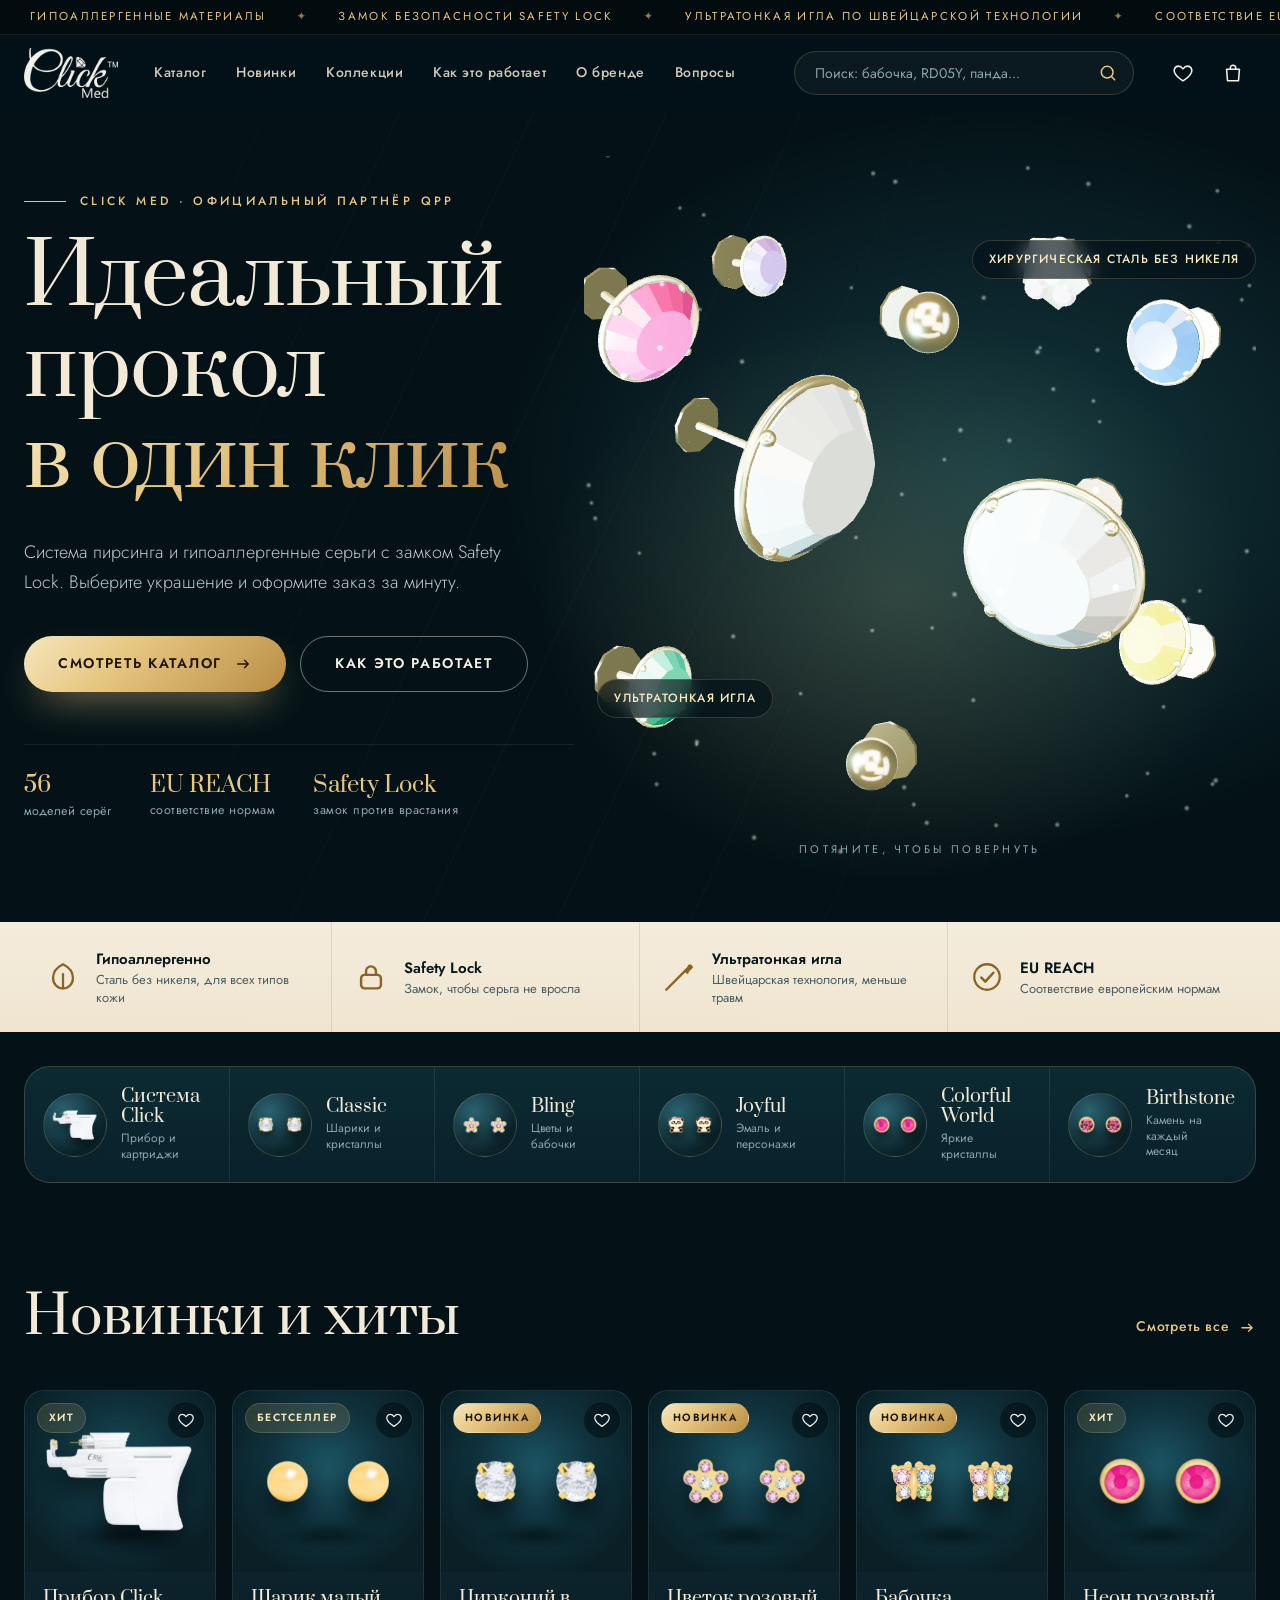
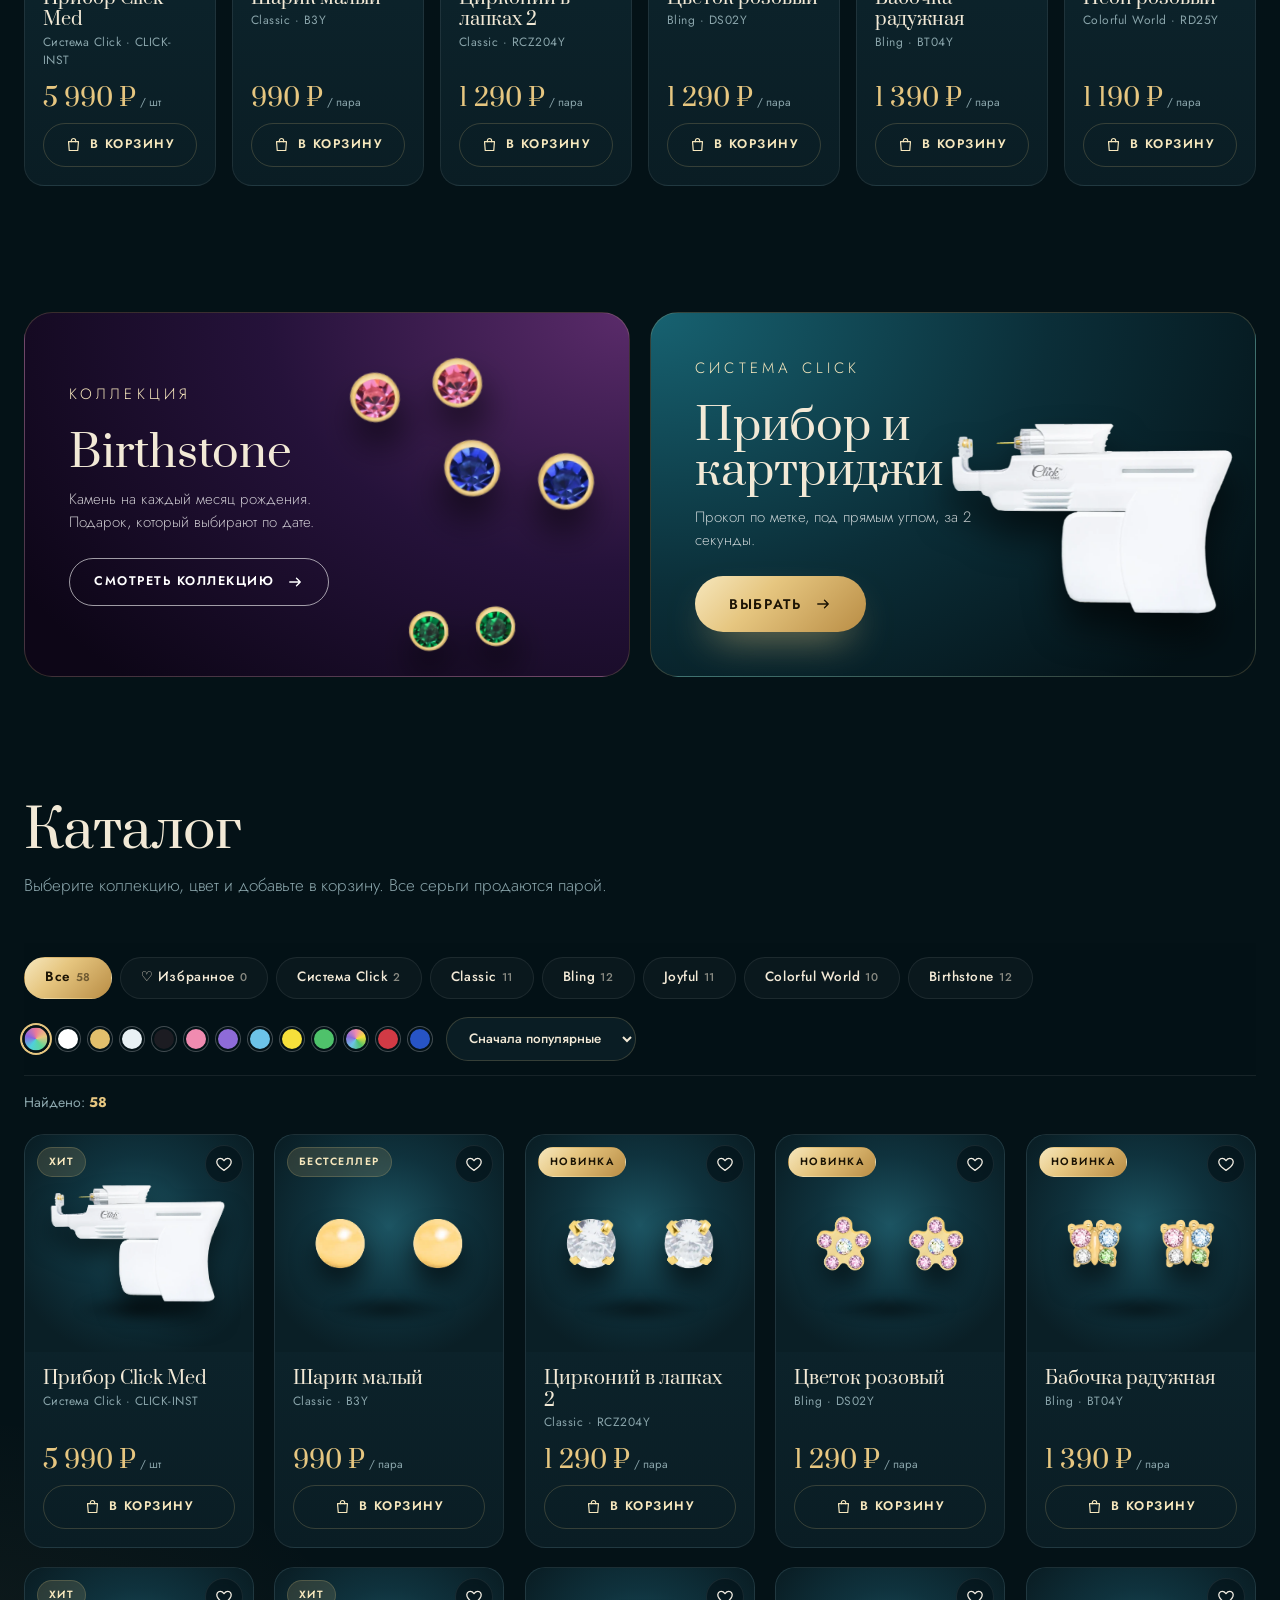
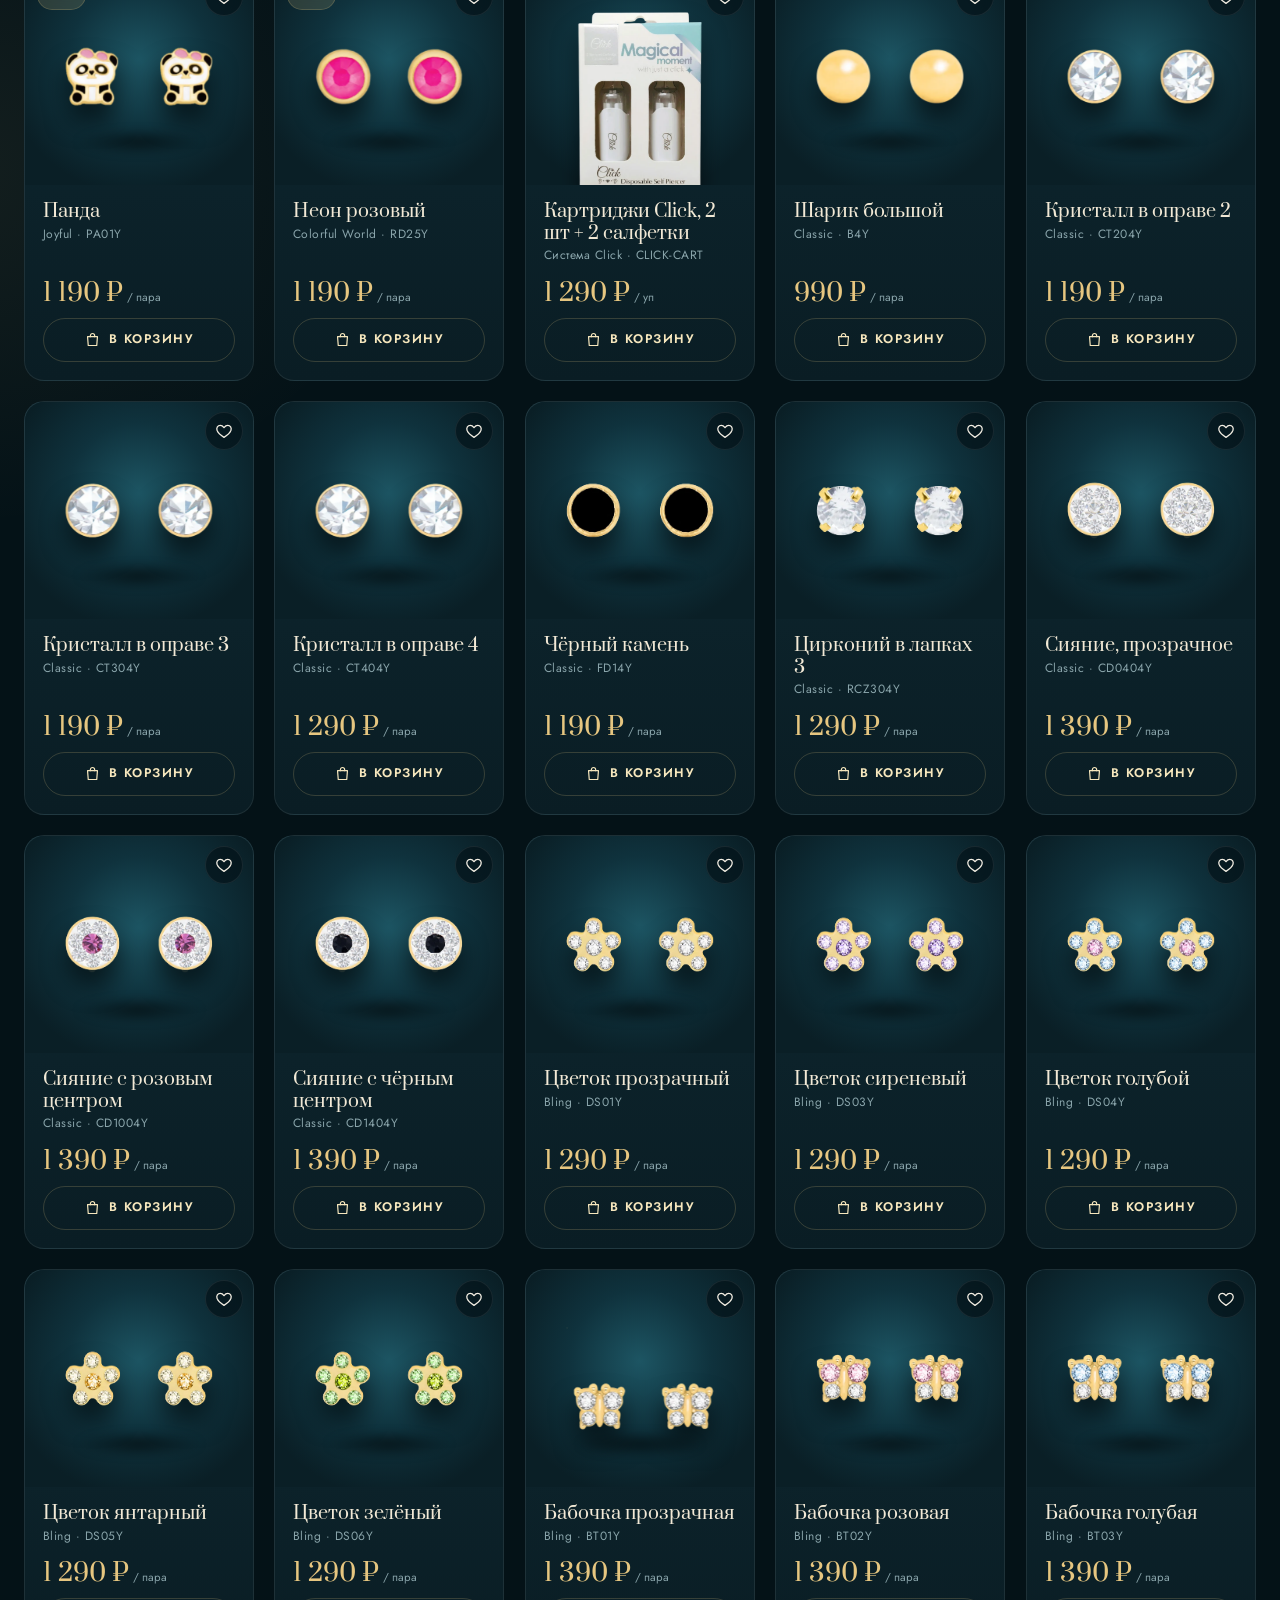
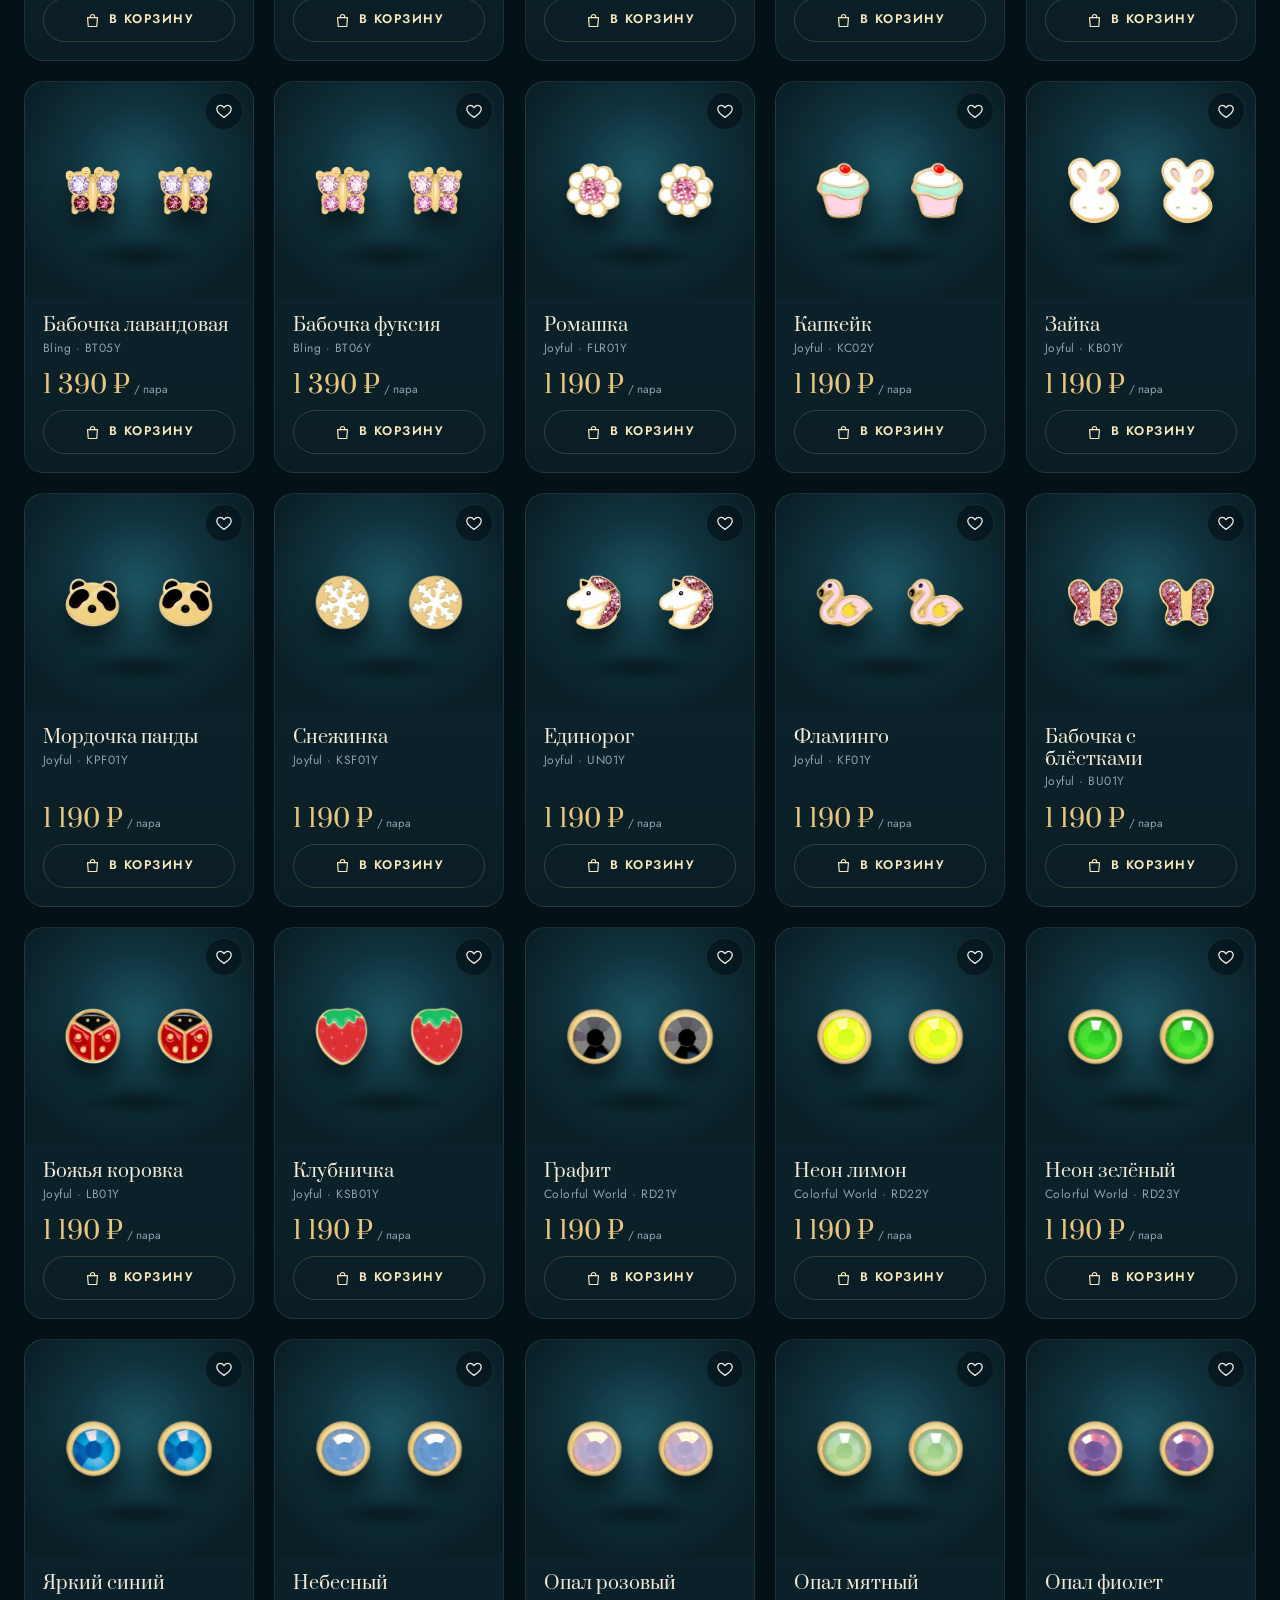
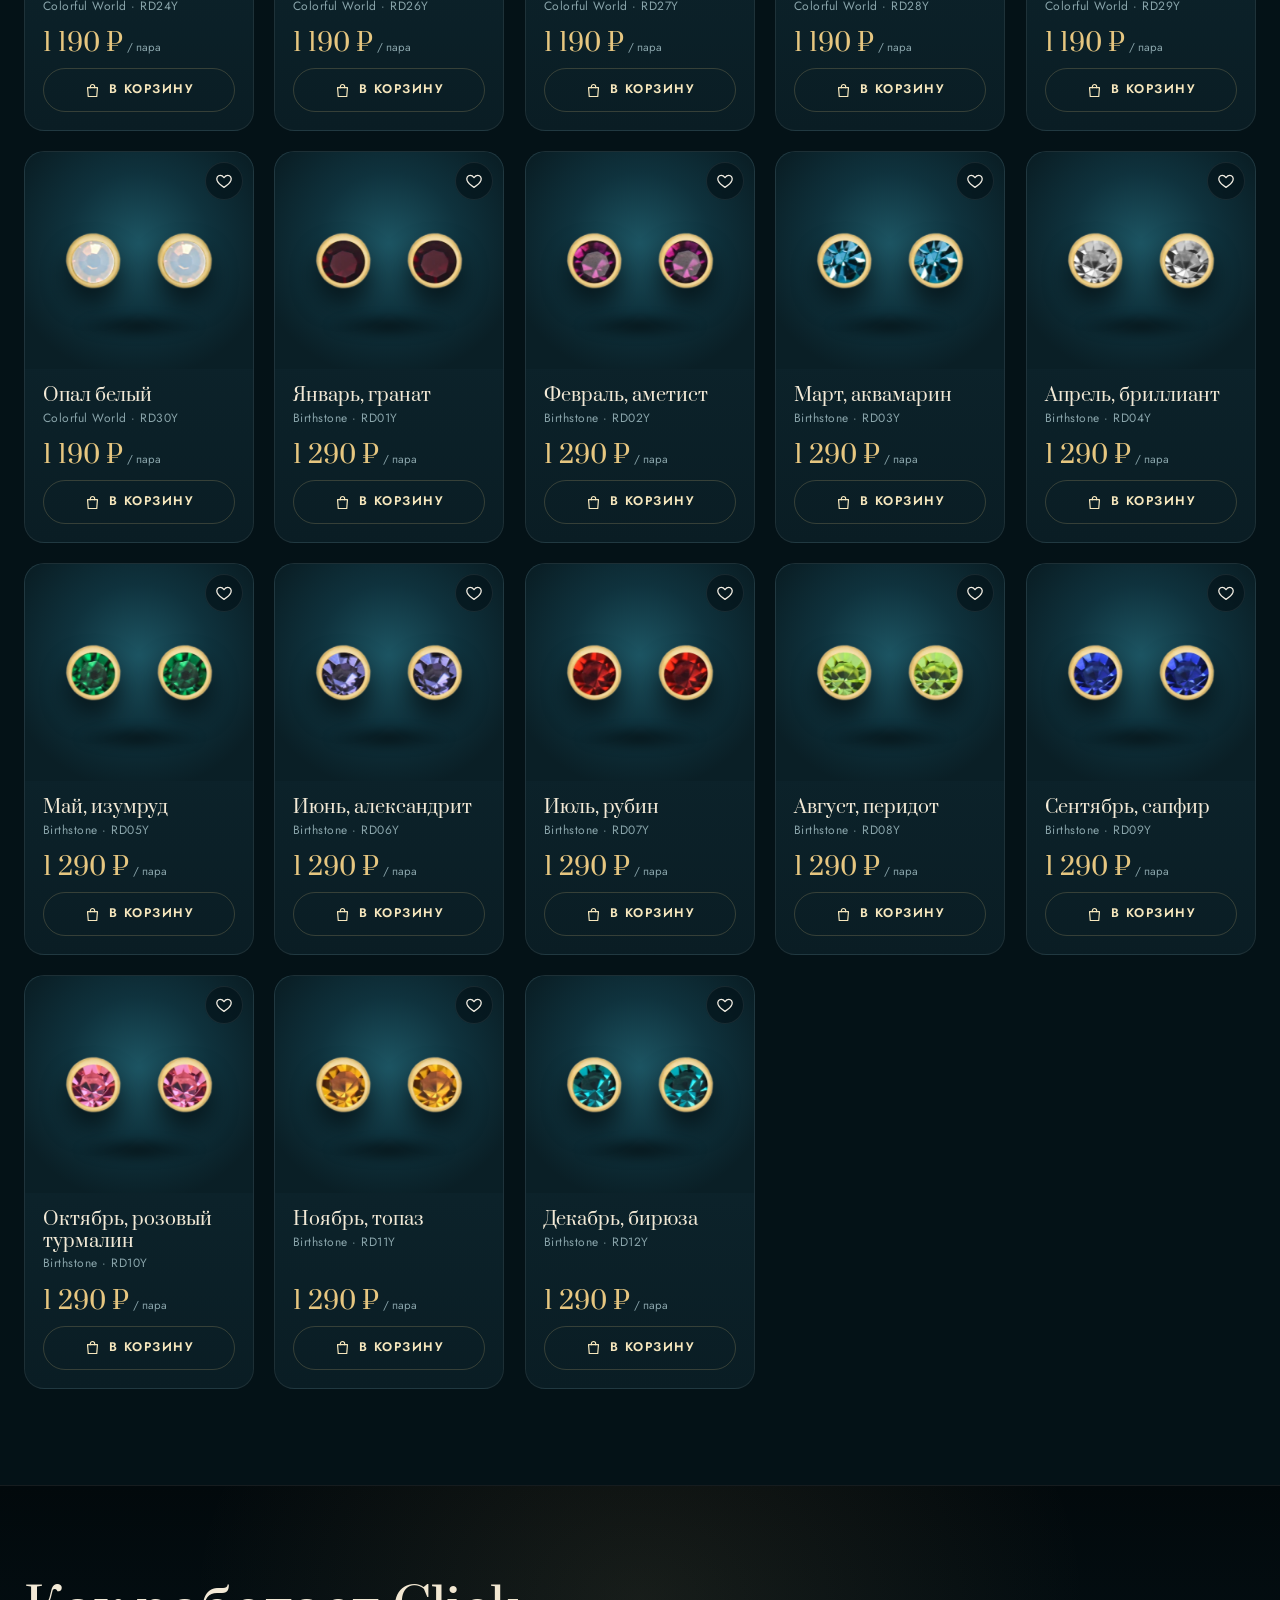
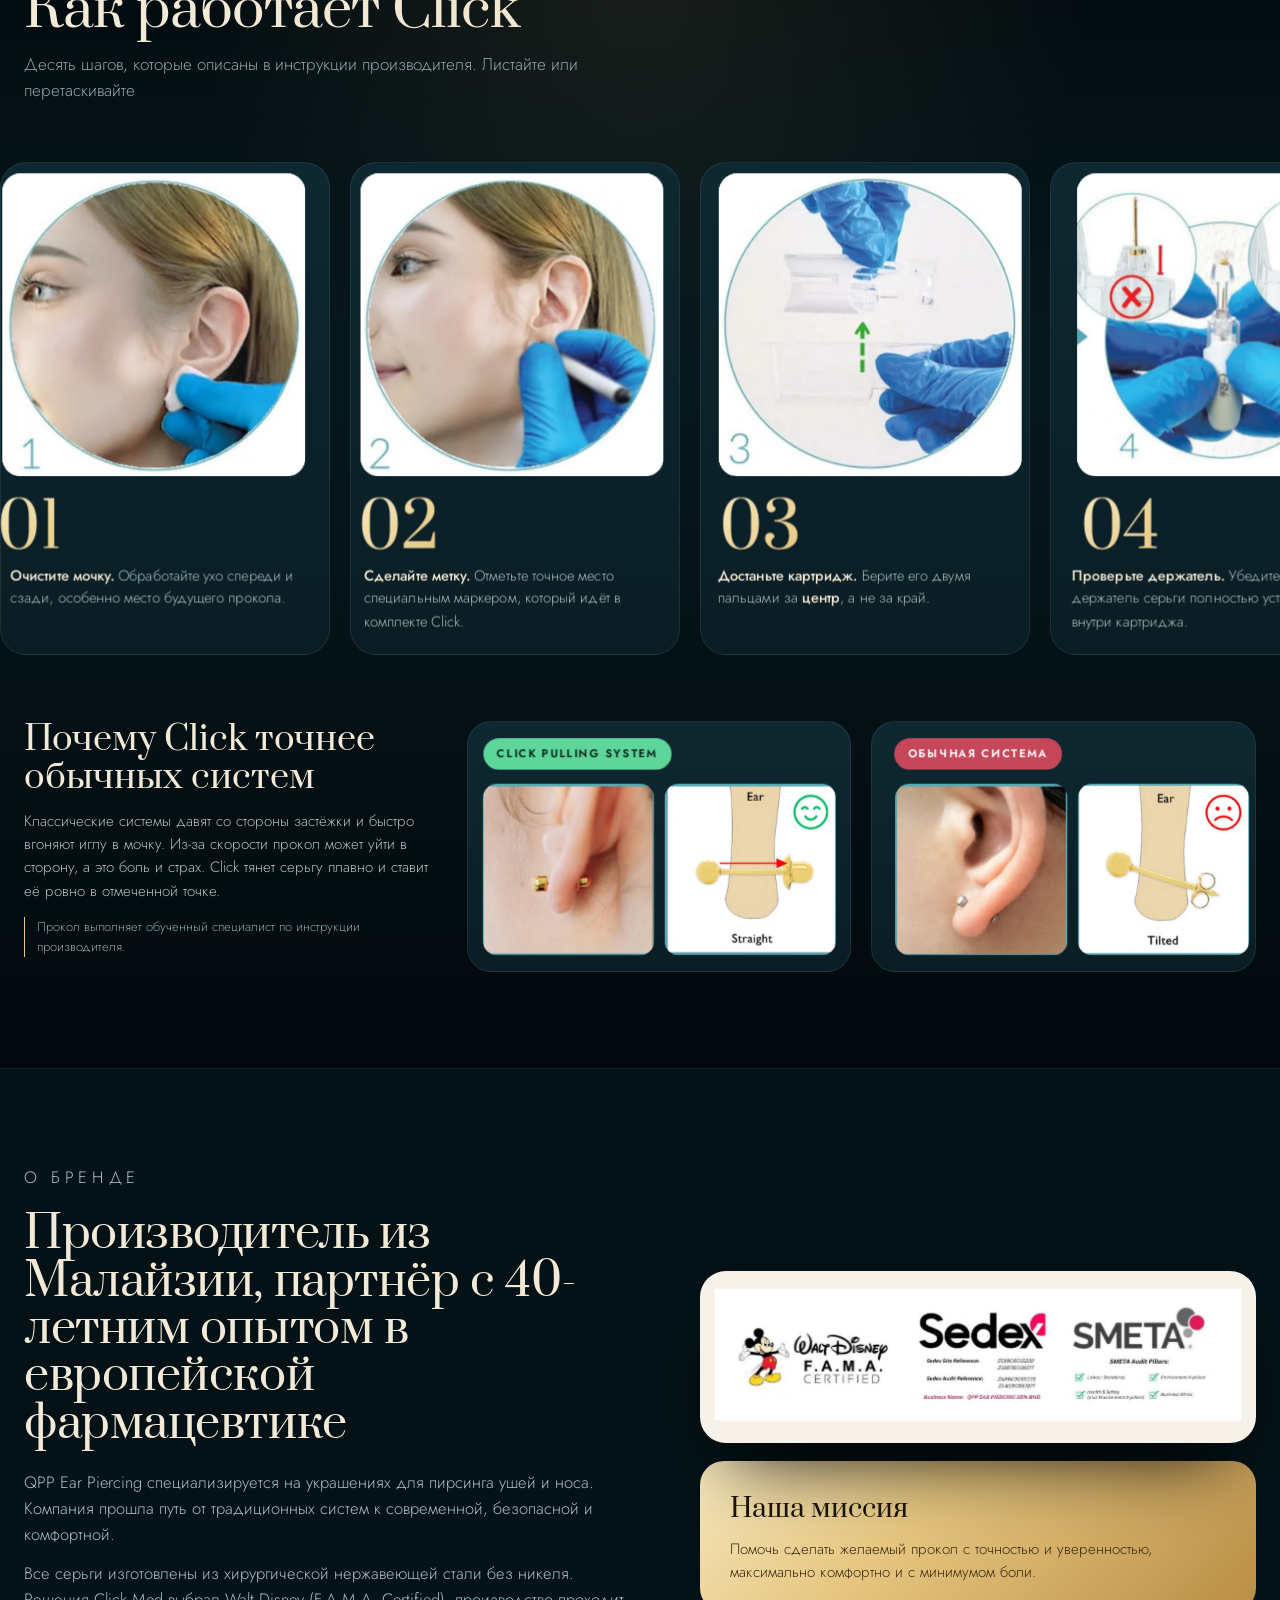
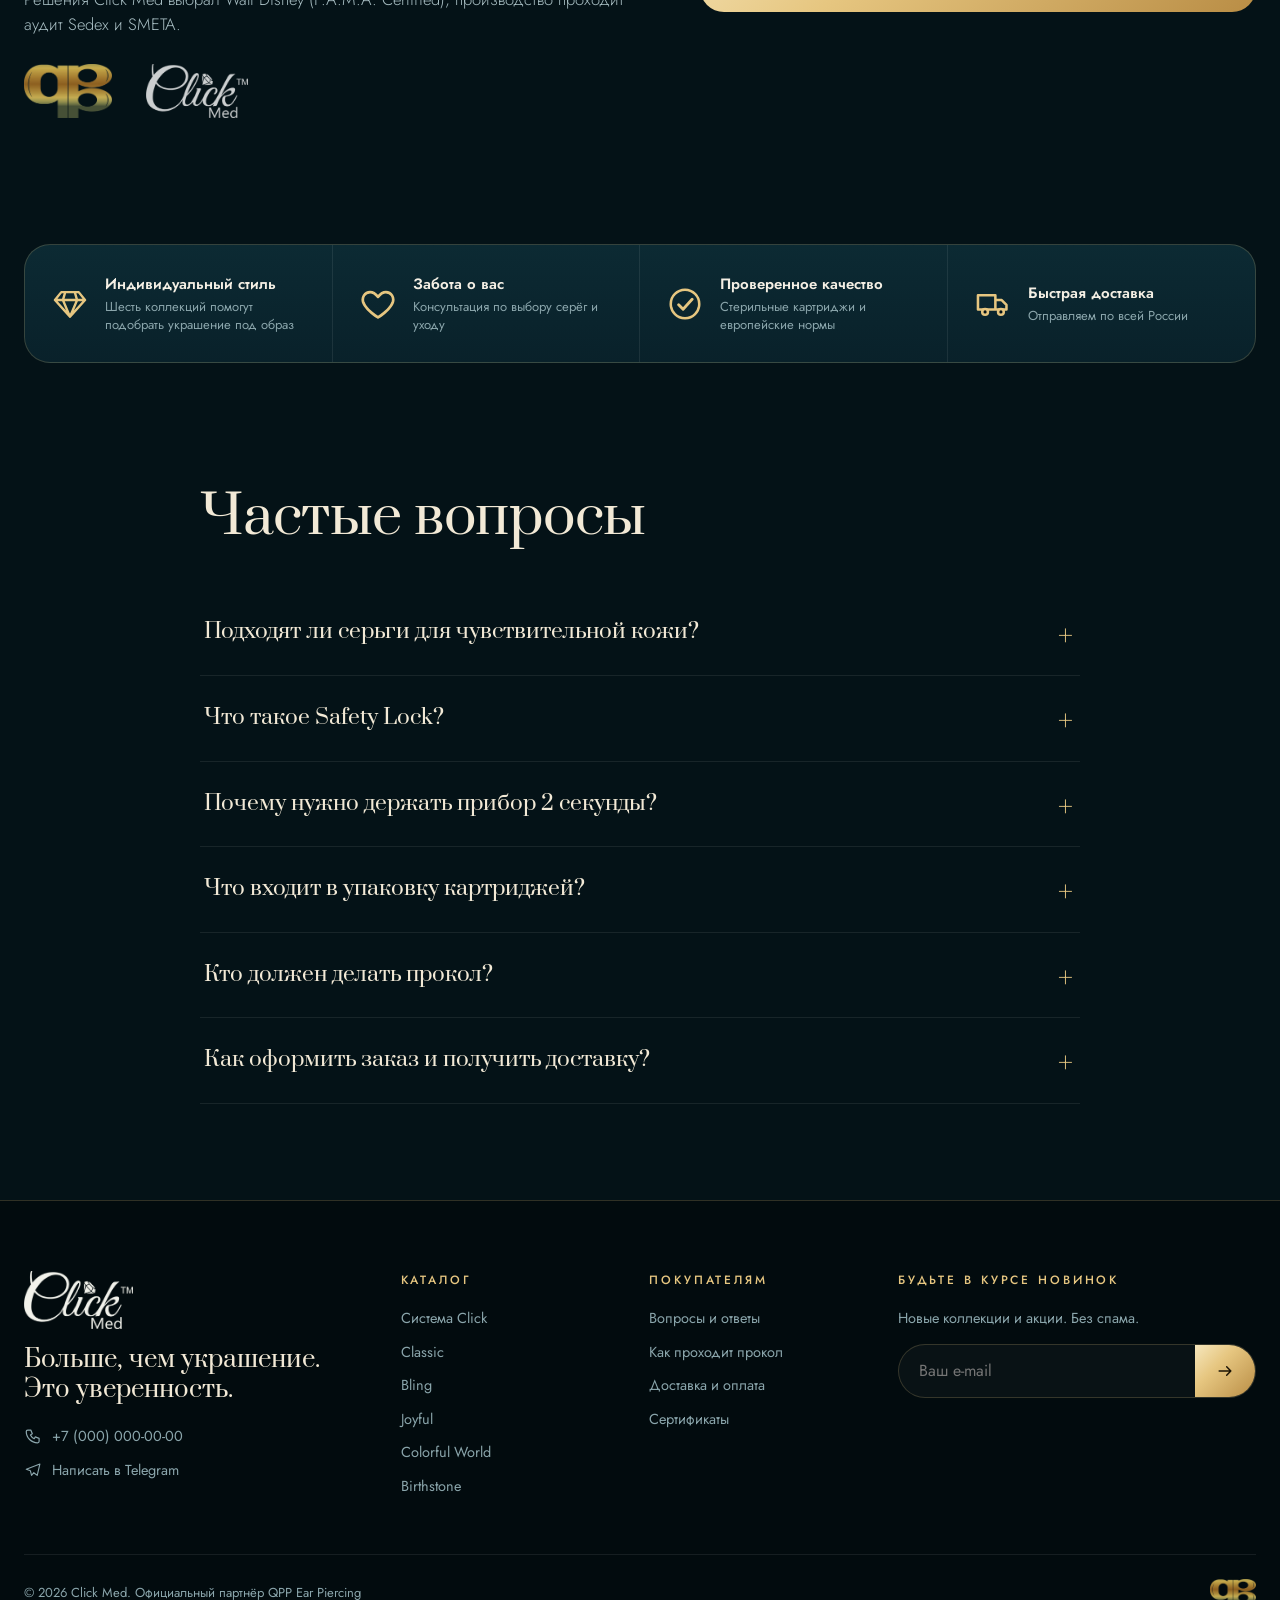
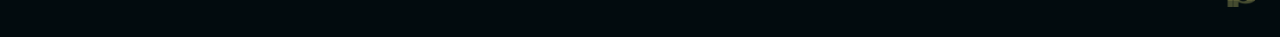
==== commit e431afcd: "Redesign Click Med store: dark luxury look, real 3D hero, catalog-bar layout Co-Authored-By: Claude " ====
--- a/click-shop/index.html
+++ b/click-shop/index.html
@@ -8,7 +8,7 @@
 <link rel="icon" href="assets/logo-qpp.webp">
 <link rel="preconnect" href="https://fonts.googleapis.com">
 <link rel="preconnect" href="https://fonts.gstatic.com" crossorigin>
-<link href="https://fonts.googleapis.com/css2?family=Cormorant+Garamond:wght@500;600;700&family=Manrope:wght@400;500;600;700;800&display=swap" rel="stylesheet">
+<link href="https://fonts.googleapis.com/css2?family=Prata&family=Jost:wght@300;400;500;600;700&display=swap" rel="stylesheet">
 <link rel="stylesheet" href="css/style.css">
 </head>
 <body>
@@ -34,7 +34,6 @@
   <symbol id="i-phone" viewBox="0 0 24 24"><path d="M5 4h4l2 5-2.500 1.500a11 11 0 0 0 5 5L15 13l5 2v4a2 2 0 0 1-2 2A15 15 0 0 1 3 6a2 2 0 0 1 2-2Z" fill="none" stroke="currentColor" stroke-width="1.6" stroke-linejoin="round"/></symbol>
 </svg>
 
-<canvas id="sparkles" aria-hidden="true"></canvas>
 
 <!-- Верхняя бегущая полоса -->
 <div class="topbar" id="topbar">
@@ -75,42 +74,28 @@
 
 <!-- HERO -->
 <section class="hero">
-  <svg class="waves" viewBox="0 0 1440 700" preserveAspectRatio="none" aria-hidden="true" id="waves"></svg>
+  <div class="hero-bg" aria-hidden="true"></div>
   <div class="wrap hero-in">
     <div class="hero-copy">
-      <p class="eyebrow reveal">Система пирсинга нового поколения</p>
-      <h1 class="reveal">Идеальный прокол <em>в один клик</em></h1>
-      <p class="lead reveal">Запатентованная технология Pull &amp; Click, стерильные картриджи и гипоаллергенные серьги с замком безопасности. Выберите украшение и добавьте в корзину за минуту.</p>
-      <div class="hero-cta reveal">
-        <a href="#catalog" class="btn btn-primary magnet">Смотреть каталог <svg><use href="#i-arrow"/></svg></a>
-        <a href="#how" class="btn btn-ghost magnet">Как это работает</a>
-      </div>
-      <ul class="hero-stats reveal">
-        <li><b data-count="56">0</b><span>моделей серёг</span></li>
-        <li><b data-count="5">0</b><span>коллекций</span></li>
-        <li><b data-count="40" data-suffix="+">0</b><span>лет опыта партнёра в фармацевтике</span></li>
+      <p class="eyebrow"><i></i>Click Med · Официальный партнёр QPP</p>
+      <h1><span class="ln"><span>Идеальный</span></span><span class="ln"><span>прокол</span></span><span class="ln"><span><em>в один клик</em></span></span></h1>
+      <p class="lead">Система пирсинга и гипоаллергенные серьги с замком Safety Lock. Выберите украшение и оформите заказ за минуту.</p>
+      <div class="hero-cta">
+        <a href="#catalog" class="btn btn-gold magnet">Смотреть каталог <svg><use href="#i-arrow"/></svg></a>
+        <a href="#how" class="btn btn-line magnet">Как это работает</a>
+      </div>
+      <ul class="hero-facts">
+        <li><b>56</b><span>моделей серёг</span></li>
+        <li><b>EU REACH</b><span>соответствие нормам</span></li>
+        <li><b>Safety Lock</b><span>замок против врастания</span></li>
       </ul>
     </div>
-
-    <div class="stage" id="stage">
-      <div class="scene" id="scene">
-        <div class="disc"></div>
-        <div class="disc d2"></div>
-        <img class="hero-inst" src="assets/instrument.webp" alt="Прибор Click Med" width="900" height="647" fetchpriority="high">
-        <div class="fl f1"><img src="assets/p/11-3.webp" alt=""></div>
-        <div class="fl f2"><img src="assets/p/12-1.webp" alt=""></div>
-        <div class="fl f3"><img src="assets/p/15-9.webp" alt=""></div>
-        <div class="fl f4"><img src="assets/p/14-4.webp" alt=""></div>
-        <div class="fl f5"><img src="assets/p/13-4.webp" alt=""></div>
-        <div class="fl f6"><img src="assets/p/15-2.webp" alt=""></div>
-        <div class="fl f7"><img src="assets/p/12-9.webp" alt=""></div>
-        <div class="orbit-badge" aria-hidden="true">
-          <svg viewBox="0 0 120 120"><defs><path id="circ" d="M60 60m-46 0a46 46 0 1 1 92 0a46 46 0 1 1-92 0"/></defs>
-            <text><textPath href="#circ">SAFETY LOCK · HYPOALLERGENIC · PULL &amp; CLICK ·</textPath></text></svg>
-          <span>✦</span>
-        </div>
-      </div>
-      <p class="stage-hint">Подвигайте курсором</p>
+    <div class="hero-3d" id="heroStage">
+      <canvas id="gl" aria-label="Золотые серьги вращаются в 3D, потяните мышью"></canvas>
+      <div class="fallback"><img src="assets/p/11-2.webp" alt=""><img src="assets/p/15-9.webp" alt=""></div>
+      <span class="chip c1">Ультратонкая игла</span>
+      <span class="chip c2">Хирургическая сталь без никеля</span>
+      <span class="hint">Потяните, чтобы повернуть</span>
     </div>
   </div>
 </section>
@@ -125,14 +110,10 @@
   </div>
 </section>
 
-<!-- Коллекции -->
-<section class="section" id="collections">
-  <div class="wrap">
-    <div class="section-head reveal">
-      <h2>Коллекции</h2>
-      <p>Шесть направлений: от классических шариков до камней по месяцу рождения</p>
-    </div>
-    <div class="cols" id="cols"></div>
+<!-- Коллекции (полоса категорий как в референсе) -->
+<section class="catsec" id="collections">
+  <div class="wrap">
+    <div class="catbar reveal" id="cols"></div>
   </div>
 </section>
 
@@ -341,6 +322,8 @@
 
 <div class="toasts" id="toasts" aria-live="polite"></div>
 
+<script src="js/three.min.js"></script>
+<script src="js/hero3d.js"></script>
 <script src="js/products.js"></script>
 <script src="js/app.js"></script>
 </body>
--- a/click-shop/css/style.css
+++ b/click-shop/css/style.css
@@ -1,329 +1,350 @@
+/* Click Med: тёмный люкс. Глубокий бирюзово-чёрный, шампанское золото, жемчужный текст. */
 :root{
-  --ink:#0c2630; --ink2:#12333f; --text:#1a3641; --muted:#5f7882;
-  --teal:#58a9b3; --teal-d:#2c7c88; --teal-l:#cfe9ec; --mist:#eaf4f5; --pearl:#f7fafa; --white:#fff;
-  --gold:#c9a45c; --gold-l:#ecd49b; --rose:#e8728f;
-  --line:rgba(12,38,48,.1);
-  --r:22px; --shadow:0 18px 50px -18px rgba(12,38,48,.28); --shadow-s:0 8px 24px -12px rgba(12,38,48,.25);
-  --ease:cubic-bezier(.2,.8,.2,1);
-  --hd:'Cormorant Garamond','Times New Roman',serif; --bd:'Manrope',system-ui,-apple-system,'Segoe UI',Roboto,sans-serif;
+  --bg:#041217; --bg2:#08222a; --bg3:#0d303a;
+  --card:#0a1d24; --card2:#0e2831;
+  --gold:#e6c680; --gold2:#b98d45; --gold3:#f6e7bd;
+  --pearl:#f4efe4; --muted:#8aa5ab; --teal:#4fd0dc;
+  --champ:#f2e9d6; --ink:#07181d;
+  --line:rgba(230,198,128,.2); --line2:rgba(255,255,255,.08);
+  --rose:#ee7a98; --ok:#5ed69a;
+  --goldg:linear-gradient(135deg,#f6e7bd 0%,#e6c680 38%,#b98d45 100%);
+  --r:20px; --ease:cubic-bezier(.2,.8,.2,1);
+  --hd:'Prata','Times New Roman',serif; --bd:'Jost',system-ui,-apple-system,'Segoe UI',Roboto,sans-serif;
 }
 *{box-sizing:border-box;margin:0;padding:0}
-html{scroll-behavior:smooth;scroll-padding-top:90px;-webkit-text-size-adjust:100%}
-body{font-family:var(--bd);color:var(--text);background:linear-gradient(180deg,#f9fcfc,#f1f7f8 40%,#f9fcfc);line-height:1.55;overflow-x:hidden;font-size:16px}
+html{scroll-behavior:smooth;scroll-padding-top:84px;-webkit-text-size-adjust:100%;overflow-x:clip}
+body{font-family:var(--bd);color:var(--pearl);background:var(--bg);line-height:1.55;font-size:16px;overflow-x:clip;
+  background-image:radial-gradient(900px 600px at 85% -5%,rgba(79,208,220,.1),transparent 60%),radial-gradient(800px 600px at -5% 30%,rgba(230,198,128,.07),transparent 60%)}
 img{display:block;max-width:100%;height:auto}
 a{color:inherit;text-decoration:none}
 button{font:inherit;color:inherit;border:0;background:none;cursor:pointer}
 svg{width:1.25em;height:1.25em;flex:none}
 ul{list-style:none}
-input,select{font:inherit;color:inherit}
-:focus-visible{outline:2px solid var(--teal-d);outline-offset:3px;border-radius:8px}
-.wrap{width:min(1240px,100% - 40px);margin-inline:auto}
-#sparkles{position:fixed;inset:0;width:100%;height:100%;pointer-events:none;z-index:0}
+input,select,textarea{font:inherit;color:inherit}
+:focus-visible{outline:2px solid var(--gold);outline-offset:3px;border-radius:8px}
+::selection{background:var(--gold);color:var(--ink)}
+.wrap{width:min(1280px,100% - 48px);margin-inline:auto}
 main,.footer{position:relative;z-index:1}
 
 /* --- topbar --- */
-.topbar{background:var(--ink);color:#cfe3e7;font-size:12.5px;letter-spacing:.08em;text-transform:uppercase;overflow:hidden;position:relative;z-index:30}
+.topbar{background:#020b0e;border-bottom:1px solid var(--line2);color:var(--gold);font-size:11.5px;letter-spacing:.2em;text-transform:uppercase;overflow:hidden;position:relative;z-index:30}
 .marquee{height:34px;display:flex;align-items:center;overflow:hidden}
-.marquee-in{display:flex;gap:28px;white-space:nowrap;animation:mq 46s linear infinite;padding-left:28px}
-.marquee-in i{color:var(--gold);font-style:normal}
+.marquee-in{display:flex;gap:30px;white-space:nowrap;animation:mq 50s linear infinite;padding-left:30px}
+.marquee-in i{font-style:normal;opacity:.6}
 @keyframes mq{to{transform:translateX(-50%)}}
 
 /* --- header --- */
-.header{position:sticky;top:0;z-index:40;background:rgba(247,250,250,.82);backdrop-filter:blur(16px) saturate(1.3);-webkit-backdrop-filter:blur(16px) saturate(1.3);border-bottom:1px solid transparent;transition:.3s var(--ease)}
-.header.scrolled{border-color:var(--line);box-shadow:0 10px 30px -22px rgba(12,38,48,.5)}
-.header-in{display:flex;align-items:center;gap:22px;height:72px;transition:height .3s}
-.header.scrolled .header-in{height:62px}
-.logo img{height:46px;width:auto;object-fit:contain}
-.nav{display:flex;gap:26px;margin-left:12px}
-.nav a{font-size:14.5px;font-weight:600;position:relative;padding:6px 0;color:var(--text)}
-.nav a::after{content:"";position:absolute;left:0;right:0;bottom:0;height:2px;background:var(--teal);transform:scaleX(0);transform-origin:left;transition:transform .35s var(--ease)}
+.header{position:sticky;top:0;z-index:40;background:rgba(4,18,23,.6);backdrop-filter:blur(18px) saturate(1.4);-webkit-backdrop-filter:blur(18px) saturate(1.4);border-bottom:1px solid transparent;transition:.35s var(--ease)}
+.header.scrolled{background:rgba(4,18,23,.88);border-color:var(--line2)}
+.header-in{display:flex;align-items:center;gap:26px;height:76px;transition:height .3s}
+.header.scrolled .header-in{height:64px}
+.logo img{height:50px;width:auto;object-fit:contain;filter:brightness(0) invert(1) sepia(.35) saturate(1.4) hue-rotate(5deg);opacity:.95}
+.nav{display:flex;gap:30px;margin-left:10px}
+.nav a{font-size:14px;font-weight:500;letter-spacing:.04em;position:relative;padding:6px 0;color:var(--champ);opacity:.85;transition:.25s}
+.nav a:hover{opacity:1;color:var(--gold)}
+.nav a::after{content:"";position:absolute;left:0;right:0;bottom:0;height:1px;background:var(--gold);transform:scaleX(0);transform-origin:left;transition:transform .4s var(--ease)}
 .nav a:hover::after{transform:scaleX(1)}
 .search{position:relative;flex:1;max-width:340px;margin-left:auto}
-.search input{width:100%;height:44px;border-radius:99px;border:1px solid var(--line);background:#fff;padding:0 46px 0 18px;font-size:14px;transition:.25s;-webkit-appearance:none}
-.search input:focus{outline:0;border-color:var(--teal);box-shadow:0 0 0 4px rgba(88,169,179,.18)}
-.search>svg{position:absolute;right:16px;top:12px;color:var(--muted);pointer-events:none}
-.suggest{position:absolute;left:0;right:0;top:calc(100% + 8px);background:#fff;border-radius:18px;box-shadow:var(--shadow);padding:8px;display:none;max-height:360px;overflow:auto;z-index:5}
-.suggest.open{display:block;animation:pop .25s var(--ease)}
+.search input{width:100%;height:44px;border-radius:99px;border:1px solid var(--line);background:rgba(255,255,255,.04);padding:0 46px 0 20px;font-size:14px;transition:.3s;-webkit-appearance:none;color:var(--pearl)}
+.search input::placeholder{color:var(--muted)}
+.search input:focus{outline:0;border-color:var(--gold);background:rgba(255,255,255,.07);box-shadow:0 0 0 4px rgba(230,198,128,.12)}
+.search>svg{position:absolute;right:16px;top:12px;color:var(--gold);pointer-events:none}
+.suggest{position:absolute;left:0;right:0;top:calc(100% + 10px);background:#0b242c;border:1px solid var(--line);border-radius:18px;box-shadow:0 30px 60px -20px #000;padding:8px;display:none;max-height:380px;overflow:auto;z-index:5}
+.suggest.open{display:block;animation:pop .3s var(--ease)}
 .suggest button{display:flex;align-items:center;gap:12px;width:100%;text-align:left;padding:8px 10px;border-radius:12px}
-.suggest button:hover,.suggest button:focus-visible{background:var(--mist)}
-.suggest img{width:44px;height:44px;object-fit:contain;background:var(--mist);border-radius:10px}
+.suggest button:hover,.suggest button:focus-visible{background:rgba(255,255,255,.06)}
+.suggest img{width:46px;height:46px;object-fit:contain;background:radial-gradient(circle,#16414d,#0a1d24);border-radius:12px}
 .suggest small{display:block;color:var(--muted);font-size:12px}
 .suggest .none{padding:14px;color:var(--muted);font-size:14px}
-.header-actions{display:flex;gap:6px}
-.icon-btn{position:relative;width:44px;height:44px;border-radius:50%;display:grid;place-items:center;transition:.25s}
-.icon-btn:hover{background:var(--mist)}
+.header-actions{display:flex;gap:4px}
+.icon-btn{position:relative;width:46px;height:46px;border-radius:50%;display:grid;place-items:center;transition:.3s}
+.icon-btn:hover{background:rgba(255,255,255,.07);color:var(--gold)}
 .icon-btn svg{width:22px;height:22px}
-.cnt{position:absolute;top:2px;right:0;min-width:18px;height:18px;padding:0 5px;border-radius:99px;background:var(--teal-d);color:#fff;font-size:11px;font-weight:700;display:grid;place-items:center;transform:scale(0);transition:transform .3s var(--ease)}
+.cnt{position:absolute;top:3px;right:1px;min-width:18px;height:18px;padding:0 5px;border-radius:99px;background:var(--goldg);color:var(--ink);font-size:11px;font-weight:700;display:grid;place-items:center;transform:scale(0);transition:transform .3s var(--ease)}
 .cnt.on{transform:scale(1)}
 .cnt.bump{animation:bump .5s var(--ease)}
 @keyframes bump{40%{transform:scale(1.6)}}
 .burger{display:none}
 
 /* --- buttons --- */
-.btn{display:inline-flex;align-items:center;justify-content:center;gap:10px;height:52px;padding:0 28px;border-radius:99px;font-weight:700;font-size:15px;letter-spacing:.01em;transition:transform .3s var(--ease),box-shadow .3s,background .3s,color .3s;white-space:nowrap}
-.btn svg{width:18px;height:18px;transition:transform .3s var(--ease)}
-.btn:hover svg{transform:translateX(4px)}
-.btn-primary{background:linear-gradient(135deg,var(--teal),var(--teal-d));color:#fff;box-shadow:0 14px 30px -12px rgba(44,124,136,.7)}
-.btn-primary:hover{box-shadow:0 20px 40px -12px rgba(44,124,136,.85)}
-.btn-ghost{border:1.5px solid var(--ink);color:var(--ink)}
-.btn-ghost:hover{background:var(--ink);color:#fff}
-.btn-dark{background:var(--ink);color:#fff}
-.btn-dark:hover{background:var(--teal-d)}
-.btn-gold{background:linear-gradient(135deg,var(--gold-l),var(--gold));color:#2b2110}
-.btn-outline{border:1.5px solid rgba(255,255,255,.7);color:#fff;height:46px;padding:0 22px}
-.btn-sm{height:42px;padding:0 18px;font-size:14px}
-.link{display:inline-flex;align-items:center;gap:8px;font-weight:700;color:var(--teal-d)}
+.btn{display:inline-flex;align-items:center;justify-content:center;gap:12px;height:56px;padding:0 34px;border-radius:99px;font-weight:600;font-size:14px;letter-spacing:.12em;text-transform:uppercase;transition:transform .35s var(--ease),box-shadow .35s,background .35s,color .35s,border-color .35s;white-space:nowrap;position:relative;overflow:hidden}
+.btn svg{width:18px;height:18px;transition:transform .35s var(--ease)}
+.btn:hover svg{transform:translateX(5px)}
+.btn-gold{background:var(--goldg);color:#1c1405;box-shadow:0 18px 40px -16px rgba(230,198,128,.7)}
+.btn-gold::after{content:"";position:absolute;inset:0;background:linear-gradient(110deg,transparent 30%,rgba(255,255,255,.55) 50%,transparent 70%);transform:translateX(-120%);transition:transform .8s var(--ease)}
+.btn-gold:hover::after{transform:translateX(120%)}
+.btn-gold:hover{box-shadow:0 22px 50px -14px rgba(230,198,128,.95)}
+.btn-line{border:1px solid rgba(244,239,228,.45);color:var(--pearl)}
+.btn-line:hover{border-color:var(--gold);color:var(--gold)}
+.btn-dark{background:var(--card2);border:1px solid var(--line);color:var(--pearl)}
+.btn-dark:hover{border-color:var(--gold);color:var(--gold)}
+.btn-ghost{border:1px solid var(--line);color:var(--pearl)}
+.btn-ghost:hover{border-color:var(--gold);color:var(--gold)}
+.btn-primary{background:var(--goldg);color:#1c1405}
+.btn-outline{border:1px solid rgba(255,255,255,.6);color:#fff;height:48px;padding:0 24px;font-size:12.5px}
+.btn-sm{height:44px;padding:0 20px}
+.link{display:inline-flex;align-items:center;gap:8px;font-weight:500;color:var(--gold);font-size:14px;letter-spacing:.06em}
 .link svg{width:18px;transition:transform .3s}
 .link:hover svg{transform:translateX(5px)}
-.btn[disabled]{opacity:.6;pointer-events:none}
+.btn[disabled]{opacity:.5;pointer-events:none}
 
 /* --- reveal --- */
-.js .reveal{opacity:0;transform:translateY(28px);transition:opacity .8s var(--ease),transform .8s var(--ease)}
+.js .reveal{opacity:0;transform:translateY(34px);transition:opacity .9s var(--ease),transform .9s var(--ease)}
 .js .reveal.in{opacity:1;transform:none}
 
 /* --- hero --- */
-.hero{position:relative;overflow:hidden;padding:36px 0 56px;isolation:isolate}
-.hero::before{content:"";position:absolute;inset:-20% -10% auto auto;width:70%;height:120%;background:radial-gradient(closest-side,rgba(88,169,179,.28),transparent 70%);z-index:-1}
-.hero::after{content:"";position:absolute;inset:auto auto -30% -15%;width:55%;height:90%;background:radial-gradient(closest-side,rgba(236,212,155,.35),transparent 70%);z-index:-1}
-.waves{position:absolute;inset:0;width:100%;height:100%;z-index:-1;opacity:.55}
-.waves path{fill:none;stroke:var(--teal);stroke-width:1;opacity:.25}
-.hero-in{display:grid;grid-template-columns:1.02fr 1fr;gap:20px;align-items:center;min-height:620px}
-.eyebrow{font-size:12.5px;letter-spacing:.22em;text-transform:uppercase;font-weight:700;color:var(--teal-d);margin-bottom:18px}
-.eyebrow.light{color:var(--gold-l)}
-.hero h1{font-family:var(--hd);font-weight:600;font-size:clamp(46px,6.2vw,92px);line-height:.98;letter-spacing:-.015em;color:var(--ink)}
-.hero h1 em{font-style:italic;font-weight:500;background:linear-gradient(100deg,var(--teal-d),var(--teal) 45%,var(--gold));-webkit-background-clip:text;background-clip:text;color:transparent;display:block}
-.lead{margin:24px 0 32px;font-size:18px;color:var(--muted);max-width:520px}
-.hero-cta{display:flex;gap:14px;flex-wrap:wrap}
-.hero-stats{display:flex;gap:34px;margin-top:44px;flex-wrap:wrap}
-.hero-stats li{display:flex;flex-direction:column}
-.hero-stats b{font-family:var(--hd);font-size:42px;line-height:1;color:var(--ink);font-weight:600}
-.hero-stats span{font-size:13px;color:var(--muted);max-width:150px;margin-top:6px}
-
-.stage{perspective:1300px;position:relative;height:600px;display:grid;place-items:center}
-.scene{position:relative;width:min(560px,100%);height:520px;transform-style:preserve-3d;transform:rotateX(var(--rx,0deg)) rotateY(var(--ry,0deg));will-change:transform}
-.disc{position:absolute;left:50%;top:50%;width:420px;height:420px;margin:-210px 0 0 -210px;border-radius:50%;background:radial-gradient(circle at 35% 30%,#fff,var(--teal-l) 55%,#a9d5db);transform:translateZ(-80px);box-shadow:inset 0 0 60px rgba(255,255,255,.8),0 40px 80px -30px rgba(44,124,136,.55)}
-.disc.d2{width:500px;height:500px;margin:-250px 0 0 -250px;background:none;box-shadow:none;border:1.5px dashed rgba(44,124,136,.35);transform:translateZ(-120px);animation:spin 60s linear infinite}
-@keyframes spin{to{transform:translateZ(-120px) rotate(360deg)}}
-.hero-inst{position:absolute;left:50%;top:50%;width:84%;transform:translate(-50%,-50%) translateZ(70px);filter:drop-shadow(0 40px 36px rgba(12,38,48,.28));animation:inst 7s ease-in-out infinite}
-@keyframes inst{50%{transform:translate(-50%,-53%) translateZ(70px)}}
-.fl{position:absolute;transform-style:preserve-3d}
-.fl img{width:100%;filter:drop-shadow(0 18px 14px rgba(12,38,48,.25));animation:fl 6s ease-in-out infinite}
-@keyframes fl{50%{transform:translateY(-16px) rotate(4deg)}}
-.f1{left:2%;top:6%;width:128px;transform:translateZ(150px)}
-.f2{right:0;top:2%;width:118px;transform:translateZ(190px)}
-.f3{left:-2%;bottom:14%;width:112px;transform:translateZ(210px)}
-.f4{right:2%;bottom:6%;width:124px;transform:translateZ(160px)}
-.f5{left:36%;top:-3%;width:96px;transform:translateZ(120px)}
-.f6{right:20%;bottom:-2%;width:92px;transform:translateZ(240px)}
-.f7{left:22%;bottom:-3%;width:96px;transform:translateZ(110px)}
-.f2 img{animation-delay:-1.2s}.f3 img{animation-delay:-2.4s}.f4 img{animation-delay:-3.1s}.f5 img{animation-delay:-4s}.f6 img{animation-delay:-.6s}.f7 img{animation-delay:-5s}
-.orbit-badge{position:absolute;right:8%;top:46%;width:112px;height:112px;transform:translateZ(260px);display:grid;place-items:center;background:rgba(255,255,255,.85);backdrop-filter:blur(8px);border-radius:50%;box-shadow:var(--shadow-s)}
-.orbit-badge svg{position:absolute;inset:0;width:100%;height:100%;animation:rot 18s linear infinite}
-.orbit-badge text{font-size:9.4px;letter-spacing:.14em;fill:var(--teal-d);font-weight:700}
-.orbit-badge span{color:var(--gold);font-size:26px}
-@keyframes rot{to{transform:rotate(360deg)}}
-.stage-hint{position:absolute;bottom:-14px;font-size:12px;letter-spacing:.12em;text-transform:uppercase;color:var(--muted);opacity:.7}
-
-/* --- usp --- */
-.usp{background:#fff;border-block:1px solid var(--line)}
-.usp-in{display:grid;grid-template-columns:repeat(4,1fr)}
-.usp-i{display:flex;align-items:center;gap:14px;padding:24px 18px;border-right:1px solid var(--line)}
+.hero{position:relative;overflow:hidden;padding:20px 0 40px;isolation:isolate}
+.hero-bg{position:absolute;inset:0;z-index:-1;background:
+  radial-gradient(60% 70% at 78% 45%,rgba(79,208,220,.2),transparent 65%),
+  radial-gradient(40% 50% at 70% 60%,rgba(230,198,128,.18),transparent 70%)}
+.hero-bg::after{content:"";position:absolute;inset:0;background:repeating-linear-gradient(115deg,transparent 0 120px,rgba(230,198,128,.035) 120px 121px);mask-image:linear-gradient(90deg,transparent,#000 40%,transparent);-webkit-mask-image:linear-gradient(90deg,transparent,#000 40%,transparent)}
+.hero-in{display:grid;grid-template-columns:minmax(0,.9fr) minmax(0,1.1fr);gap:10px;align-items:center;min-height:calc(100vh - 150px);min-height:calc(100svh - 150px);max-height:860px}
+.eyebrow{display:flex;align-items:center;gap:14px;font-size:12px;letter-spacing:.28em;text-transform:uppercase;font-weight:500;color:var(--gold);margin-bottom:26px}
+.eyebrow i{width:42px;height:1px;background:var(--gold);flex:none}
+.eyebrow.light{color:var(--gold3)}
+.hero h1{font-family:var(--hd);font-weight:400;font-size:clamp(50px,6.6vw,104px);line-height:1;letter-spacing:-.01em;color:var(--champ)}
+.hero h1 .ln{display:block;overflow:hidden;padding-bottom:.08em}
+.hero h1 .ln>span{display:block;transform:translateY(110%);animation:up 1.1s var(--ease) forwards}
+.hero h1 .ln:nth-child(2)>span{animation-delay:.12s}.hero h1 .ln:nth-child(3)>span{animation-delay:.24s}
+@keyframes up{to{transform:none}}
+.hero h1 em{font-style:normal;background:var(--goldg);-webkit-background-clip:text;background-clip:text;color:transparent}
+.lead{margin:28px 0 38px;font-size:18px;font-weight:300;color:#b8cbcf;max-width:480px;line-height:1.65;opacity:0;animation:fade .9s .7s forwards}
+.hero-cta{display:flex;gap:14px;flex-wrap:wrap;opacity:0;animation:fade .9s .85s forwards}
+.hero-facts{display:flex;gap:38px;margin-top:52px;flex-wrap:wrap;padding-top:28px;border-top:1px solid var(--line2);opacity:0;animation:fade .9s 1s forwards}
+.hero-facts b{display:block;font-family:var(--hd);font-weight:400;font-size:22px;color:var(--gold);line-height:1.1}
+.hero-facts span{font-size:12.5px;color:var(--muted);letter-spacing:.04em}
+@keyframes fade{to{opacity:1}}
+.hero-3d{position:relative;height:min(78vh,720px);min-height:480px}
+.hero-3d canvas{position:absolute;inset:0;width:100%;height:100%;cursor:grab;touch-action:pan-y}
+.hero-copy{position:relative;z-index:3}
+.hero-3d canvas.grab{cursor:grabbing}
+.hero-3d .fallback{display:none}
+.hero-3d.no-gl .fallback{display:flex;position:absolute;inset:0;align-items:center;justify-content:center;gap:20px}
+.hero-3d.no-gl .fallback img{width:42%;filter:drop-shadow(0 30px 30px rgba(0,0,0,.6))}
+.hero-3d.no-gl canvas{display:none}
+.hero-3d .chip{position:absolute;height:auto;padding:9px 16px;border-radius:99px;font-size:12px;letter-spacing:.1em;text-transform:uppercase;font-weight:500;background:rgba(4,18,23,.65);border:1px solid var(--line);backdrop-filter:blur(10px);color:var(--gold3);pointer-events:none;animation:floaty 7s ease-in-out infinite}
+.hero-3d .c1{left:2%;bottom:20%}.hero-3d .c2{right:0;top:12%;animation-delay:-3s}
+.hero-3d .hint{position:absolute;left:50%;bottom:0;transform:translateX(-50%);font-size:11px;letter-spacing:.3em;text-transform:uppercase;color:var(--muted);pointer-events:none;white-space:nowrap}
+@keyframes floaty{50%{transform:translateY(-10px)}}
+
+/* --- usp (светлая полоса шампанского, как в референсе) --- */
+.usp{background:linear-gradient(180deg,#f4ecdc,#efe5d0);color:var(--ink);position:relative;z-index:2}
+.usp-in{display:grid;grid-template-columns:repeat(4,minmax(0,1fr))}
+.usp-i{display:flex;align-items:center;gap:16px;padding:26px 22px;border-right:1px solid rgba(7,24,29,.1);min-width:0}
 .usp-i:last-child{border:0}
-.usp-i svg{width:36px;height:36px;color:var(--teal-d);padding:7px;background:var(--mist);border-radius:12px;box-sizing:content-box;transition:transform .5s var(--ease)}
+.usp-i svg{width:34px;height:34px;color:#8a6420;transition:transform .7s var(--ease)}
 .usp-i:hover svg{transform:rotateY(360deg)}
-.usp-i b{display:block;font-size:15px}
-.usp-i span{font-size:13px;color:var(--muted);line-height:1.35;display:block}
+.usp-i b{display:block;font-weight:600;font-size:15px}
+.usp-i span{font-size:13px;color:#4c5f64;line-height:1.35;display:block}
 
 /* --- sections --- */
-.section{padding:84px 0}
-.section.tight{padding:40px 0}
-.section.tint{background:linear-gradient(180deg,var(--mist),#f3f9f9)}
-.section-head{margin-bottom:38px}
-.section-head h2,.brand h2{font-family:var(--hd);font-size:clamp(34px,4.4vw,56px);font-weight:600;line-height:1.05;color:var(--ink);letter-spacing:-.01em}
-.section-head p{color:var(--muted);margin-top:10px;font-size:17px}
+.section{padding:96px 0}
+.section.tight{padding:30px 0}
+.section-head{margin-bottom:44px}
+.section-head h2,.brand h2{font-family:var(--hd);font-weight:400;font-size:clamp(34px,4.2vw,58px);line-height:1.06;color:var(--champ);letter-spacing:-.01em}
+.section-head p{color:var(--muted);margin-top:12px;font-size:17px;font-weight:300;max-width:620px}
 .section-head.row{display:flex;justify-content:space-between;align-items:flex-end;gap:20px}
-.section-head.row .link{margin-bottom:6px}
-
-/* --- collections --- */
-.cols{display:grid;grid-template-columns:repeat(6,1fr);gap:16px;perspective:1100px}
-.col{position:relative;background:#fff;border-radius:var(--r);padding:22px 14px 20px;text-align:center;box-shadow:var(--shadow-s);transform-style:preserve-3d;transition:box-shadow .3s;overflow:hidden}
-.col:hover{box-shadow:var(--shadow)}
-.col .ring{width:112px;height:112px;margin:0 auto 16px;border-radius:50%;background:radial-gradient(circle at 30% 25%,#fff,var(--teal-l));display:grid;place-items:center;transform:translateZ(36px);box-shadow:inset 0 -8px 20px -8px rgba(44,124,136,.35)}
-.col .ring img{width:78%;height:78%;object-fit:contain;filter:drop-shadow(0 8px 6px rgba(12,38,48,.25))}
-.col b{display:block;font-family:var(--hd);font-size:23px;line-height:1.1;color:var(--ink);transform:translateZ(24px)}
-.col span{font-size:12.5px;color:var(--muted);display:block;margin-top:4px;transform:translateZ(14px)}
-.col .glare,.card .glare,.banner .glare{position:absolute;inset:0;pointer-events:none;background:radial-gradient(240px circle at var(--mx,50%) var(--my,50%),rgba(255,255,255,.55),transparent 60%);opacity:0;transition:opacity .3s;border-radius:inherit;mix-blend-mode:soft-light}
-.tilting .glare{opacity:1}
-
-/* --- product grid / cards --- */
-.grid{display:grid;grid-template-columns:repeat(auto-fill,minmax(220px,1fr));gap:20px;perspective:1200px}
-#newGrid{grid-template-columns:repeat(6,1fr);gap:16px}
-.card{position:relative;background:#fff;border-radius:var(--r);box-shadow:var(--shadow-s);transform-style:preserve-3d;display:flex;flex-direction:column;overflow:hidden;transition:box-shadow .35s;will-change:transform}
-.card:hover{box-shadow:var(--shadow)}
-.card.pop{animation:cardIn .6s var(--ease) both}
-@keyframes cardIn{from{opacity:0;transform:translateY(24px) scale(.96)}}
-.card-img{position:relative;aspect-ratio:1/.92;background:radial-gradient(circle at 50% 38%,#fff 0,var(--mist) 62%,#dcecee);display:grid;place-items:center;cursor:pointer;overflow:hidden}
-.card-img img{width:74%;height:74%;object-fit:contain;transform:translateZ(46px);transition:transform .5s var(--ease);filter:drop-shadow(0 14px 10px rgba(12,38,48,.22))}
-.card:hover .card-img img{transform:translateZ(60px) scale(1.07) rotate(-2deg)}
+.section-head.row .link{margin-bottom:8px}
+
+/* --- категории: полоса как в референсе --- */
+.catsec{padding:34px 0 10px}
+.catbar{display:grid;grid-template-columns:repeat(6,minmax(0,1fr));background:linear-gradient(180deg,#0c2a33,#09212a);border:1px solid var(--line);border-radius:26px;overflow:hidden}
+.col{position:relative;display:flex;align-items:center;gap:16px;padding:22px 24px;border-right:1px solid var(--line2);transition:background .4s;min-width:0;overflow:hidden}
+.col:last-child{border:0}
+.col:hover{background:rgba(230,198,128,.07)}
+.col .ring{flex:none;width:78px;height:78px;border-radius:50%;background:radial-gradient(circle at 32% 28%,#2a6371,#0b2229 70%);border:1px solid var(--line);display:grid;place-items:center;transition:transform .6s var(--ease),border-color .4s}
+.col:hover .ring{transform:scale(1.1) rotate(-8deg);border-color:var(--gold)}
+.col .ring img{width:76%;height:76%;object-fit:contain;filter:drop-shadow(0 6px 5px rgba(0,0,0,.5))}
+.col .txt{min-width:0}
+.col b{display:block;font-family:var(--hd);font-weight:400;font-size:19px;line-height:1.1;color:var(--champ)}
+.col span{font-size:12.5px;color:var(--muted);display:block;margin-top:4px;line-height:1.3}
+.col .arr{margin-left:auto;color:var(--gold);width:20px;opacity:.6;transition:.3s}
+.col:hover .arr{transform:translateX(4px);opacity:1}
+
+/* --- карточки товара --- */
+.grid{display:grid;grid-template-columns:repeat(auto-fill,minmax(228px,1fr));gap:20px;perspective:1400px}
+#newGrid{grid-template-columns:repeat(6,minmax(0,1fr));gap:16px}
+.card{position:relative;background:linear-gradient(180deg,var(--card2),var(--card));border:1px solid var(--line2);border-radius:var(--r);transform-style:preserve-3d;display:flex;flex-direction:column;overflow:hidden;transition:border-color .4s,box-shadow .4s;will-change:transform}
+.card::before{content:"";position:absolute;inset:0;border-radius:inherit;background:radial-gradient(320px circle at var(--mx,50%) var(--my,0%),rgba(230,198,128,.16),transparent 60%);opacity:0;transition:opacity .4s;pointer-events:none;z-index:1}
+.card:hover{border-color:var(--line);box-shadow:0 30px 60px -30px rgba(0,0,0,.9),0 0 0 1px rgba(230,198,128,.08)}
+.card:hover::before{opacity:1}
+.card.pop{animation:cardIn .7s var(--ease) both}
+@keyframes cardIn{from{opacity:0;transform:translateY(26px) scale(.96)}}
+.card-img{position:relative;aspect-ratio:1/.95;background:radial-gradient(circle at 50% 42%,#1d5563 0,#0f323d 42%,#0a1f26 80%);display:grid;place-items:center;cursor:pointer;overflow:hidden}
+.card-img::after{content:"";position:absolute;left:50%;bottom:14%;width:56%;height:12%;transform:translateX(-50%);background:radial-gradient(closest-side,rgba(0,0,0,.55),transparent);filter:blur(4px)}
+.card-img img{position:relative;z-index:1;width:72%;height:72%;object-fit:contain;transform:translateZ(46px);transition:transform .7s var(--ease);filter:drop-shadow(0 16px 12px rgba(0,0,0,.55))}
+.card:hover .card-img img{transform:translateZ(70px) scale(1.12) rotate(-3deg)}
 .card-img.sys img{width:84%}
-.badge{position:absolute;left:12px;top:12px;font-size:11px;font-weight:800;letter-spacing:.06em;text-transform:uppercase;padding:5px 10px;border-radius:99px;background:var(--ink);color:#fff;transform:translateZ(30px)}
-.badge.b-new{background:var(--teal-d)}.badge.b-hit{background:var(--gold);color:#2b2110}
-.fav{position:absolute;right:10px;top:10px;width:38px;height:38px;border-radius:50%;background:rgba(255,255,255,.9);display:grid;place-items:center;color:var(--text);transform:translateZ(34px);transition:.25s;z-index:2}
-.fav svg{width:19px;height:19px;transition:.3s var(--ease)}
-.fav:hover{color:var(--rose)}
+.badge{position:absolute;left:12px;top:12px;z-index:2;font-size:10.5px;font-weight:600;letter-spacing:.14em;text-transform:uppercase;padding:6px 11px;border-radius:99px;background:rgba(4,18,23,.7);border:1px solid var(--line);color:var(--gold3);backdrop-filter:blur(6px)}
+.badge.b-new{background:var(--goldg);color:#1c1405;border-color:transparent}
+.badge.b-hit{background:rgba(230,198,128,.15)}
+.fav{position:absolute;right:10px;top:10px;width:38px;height:38px;border-radius:50%;background:rgba(4,18,23,.65);border:1px solid var(--line2);display:grid;place-items:center;color:var(--pearl);transition:.3s;z-index:3;backdrop-filter:blur(6px)}
+.fav svg{width:18px;height:18px;transition:.3s var(--ease)}
+.fav:hover{color:var(--rose);border-color:var(--rose)}
 .fav.on{color:var(--rose)}.fav.on svg{fill:var(--rose);transform:scale(1.12)}
 .fav.beat{animation:bump .5s var(--ease)}
-.card-body{padding:14px 16px 16px;display:flex;flex-direction:column;gap:2px;flex:1;transform:translateZ(14px)}
-.card-name{font-weight:700;font-size:15.5px;line-height:1.3;cursor:pointer}
-.card-meta{font-size:12.5px;color:var(--muted)}
-.card-foot{display:flex;align-items:center;justify-content:space-between;gap:10px;margin-top:auto;padding-top:12px}
-.price{font-family:var(--hd);font-weight:700;font-size:26px;color:var(--ink);line-height:1}
-.price small{font-family:var(--bd);font-size:11.5px;font-weight:600;color:var(--muted);margin-left:3px}
-.add{display:inline-flex;align-items:center;gap:7px;height:42px;padding:0 16px;border-radius:99px;background:var(--ink);color:#fff;font-size:13.5px;font-weight:700;transition:.3s var(--ease)}
+.card-body{padding:16px 18px 18px;display:flex;flex-direction:column;gap:2px;flex:1;position:relative;z-index:2}
+.card-name{font-family:var(--hd);font-weight:400;font-size:18px;line-height:1.2;cursor:pointer;color:var(--champ)}
+.card-meta{font-size:12px;color:var(--muted);letter-spacing:.04em}
+.card-foot{display:flex;flex-direction:column;gap:12px;margin-top:auto;padding-top:14px}
+.price{display:flex;align-items:baseline;gap:4px;font-family:var(--hd);font-size:25px;color:var(--gold);line-height:1;white-space:nowrap}
+.price small{font-family:var(--bd);font-size:11.5px;color:var(--muted)}
+.add{display:inline-flex;align-items:center;justify-content:center;gap:8px;height:44px;padding:0 16px;border-radius:99px;border:1px solid var(--line);color:var(--gold3);font-size:12.5px;font-weight:600;letter-spacing:.12em;text-transform:uppercase;transition:.35s var(--ease);width:100%}
 .add svg{width:17px;height:17px}
-.add:hover{background:var(--teal-d);transform:translateY(-2px)}
-.add.ok{background:#2f9e6b}
-
-/* --- banners --- */
-.banners{display:grid;grid-template-columns:1fr 1fr;gap:20px;perspective:1300px}
-.banner{position:relative;border-radius:28px;min-height:300px;padding:40px;display:flex;align-items:center;overflow:hidden;color:#fff;transform-style:preserve-3d;box-shadow:var(--shadow)}
-.b-birth{background:radial-gradient(120% 120% at 100% 0,#5b3a8a,#2a1c4d 55%,#160f2b)}
-.b-sys{background:radial-gradient(120% 120% at 0 0,#2c7c88,#12333f 60%,#0a1d25)}
-.b-copy{position:relative;max-width:300px;z-index:2;transform:translateZ(30px)}
-.banner h3{font-family:var(--hd);font-size:46px;line-height:1;margin-bottom:10px;font-weight:600}
-.banner p{color:rgba(255,255,255,.8);margin-bottom:22px;font-size:15px}
-.b-art{position:absolute;right:20px;top:0;bottom:0;width:48%;pointer-events:none;transform-style:preserve-3d}
-.b-art img{position:absolute;width:150px;transform:translateZ(var(--z)) rotate(var(--r));filter:drop-shadow(0 20px 18px rgba(0,0,0,.45));animation:fl 6s ease-in-out infinite}
-.b-art img:nth-child(1){right:40%;top:12%}
-.b-art img:nth-child(2){right:6%;top:36%;width:170px;animation-delay:-2s}
-.b-art img:nth-child(3){right:30%;bottom:6%;width:120px;animation-delay:-4s}
-.b-art .b-inst{width:380px;right:-10%;top:22%;animation:none}
-
-/* --- toolbar --- */
-.toolbar{display:flex;justify-content:space-between;gap:18px;flex-wrap:wrap;align-items:center;margin-bottom:16px;position:sticky;top:62px;z-index:20;background:rgba(247,250,250,.9);backdrop-filter:blur(12px);padding:12px 0;border-bottom:1px solid var(--line)}
+.add:hover{background:var(--goldg);color:#1c1405;border-color:transparent;transform:translateY(-2px);box-shadow:0 14px 26px -12px rgba(230,198,128,.8)}
+.add.ok{background:var(--ok);color:#06241a;border-color:transparent}
+
+/* --- баннеры --- */
+.banners{display:grid;grid-template-columns:1fr 1fr;gap:20px;perspective:1400px}
+.banner{position:relative;border-radius:28px;min-height:330px;padding:44px;display:flex;align-items:center;overflow:hidden;color:#fff;transform-style:preserve-3d;border:1px solid var(--line)}
+.banner::after{content:"";position:absolute;inset:0;background:radial-gradient(420px circle at var(--mx,70%) var(--my,30%),rgba(255,255,255,.12),transparent 60%);pointer-events:none;opacity:0;transition:opacity .4s}
+.banner:hover::after{opacity:1}
+.b-birth{background:radial-gradient(120% 140% at 100% 0,#5a2b6a,#25123a 50%,#0d0617)}
+.b-sys{background:radial-gradient(120% 140% at 0 0,#176271,#0b2e38 55%,#041217)}
+.b-copy{position:relative;max-width:290px;z-index:2;transform:translateZ(30px)}
+.banner h3{font-family:var(--hd);font-weight:400;font-size:44px;line-height:1.02;margin-bottom:12px;color:var(--champ)}
+.banner p{color:rgba(255,255,255,.75);margin-bottom:24px;font-size:15px;font-weight:300}
+.b-art{position:absolute;right:0;top:0;bottom:0;width:52%;pointer-events:none;transform-style:preserve-3d}
+.b-art img{position:absolute;width:150px;transform:translateZ(var(--z)) rotate(var(--r));filter:drop-shadow(0 24px 18px rgba(0,0,0,.6));animation:fl 6s ease-in-out infinite}
+@keyframes fl{50%{transform:translateY(-14px) rotate(3deg)}}
+.b-art img:nth-child(1){right:44%;top:12%}
+.b-art img:nth-child(2){right:8%;top:34%;width:170px;animation-delay:-2s}
+.b-art img:nth-child(3){right:34%;bottom:6%;width:120px;animation-delay:-4s}
+.b-art img.b-inst{width:310px;right:2%;left:auto;top:26%;animation:none}
+
+/* --- тулбар --- */
+.toolbar{display:flex;justify-content:space-between;gap:18px;flex-wrap:wrap;align-items:center;margin-bottom:16px;position:sticky;top:64px;z-index:20;background:rgba(4,18,23,.88);backdrop-filter:blur(14px);padding:14px 0;border-bottom:1px solid var(--line2)}
 .chips{display:flex;gap:8px;flex-wrap:wrap}
-.chip{height:40px;padding:0 18px;border-radius:99px;border:1px solid var(--line);background:#fff;font-weight:600;font-size:14px;transition:.25s var(--ease)}
-.chip:hover{border-color:var(--teal)}
-.chip.on{background:var(--ink);color:#fff;border-color:var(--ink)}
-.chip small{opacity:.6;margin-left:4px}
+.chip{height:42px;padding:0 20px;border-radius:99px;border:1px solid var(--line2);background:rgba(255,255,255,.03);font-weight:500;font-size:13.5px;letter-spacing:.04em;transition:.3s var(--ease);color:var(--champ)}
+.chip:hover{border-color:var(--gold)}
+.chip.on{background:var(--goldg);color:#1c1405;border-color:transparent;font-weight:600}
+.chip small{opacity:.55;margin-left:5px}
 .toolbar-r{display:flex;gap:14px;align-items:center;flex-wrap:wrap}
-.swatches{display:flex;gap:7px;align-items:center}
-.sw{width:24px;height:24px;border-radius:50%;background:var(--c);border:2px solid #fff;box-shadow:0 0 0 1px var(--line);transition:.25s var(--ease)}
-.sw:hover{transform:scale(1.18)}
-.sw.on{box-shadow:0 0 0 2px var(--ink);transform:scale(1.12)}
-.sw.all{background:conic-gradient(#e8728f,#ecd49b,#7fd18b,#58a9b3,#8e6bd8,#e8728f)}
-select{height:42px;border-radius:99px;border:1px solid var(--line);background:#fff;padding:0 16px;font-size:14px;font-weight:600;cursor:pointer}
-.result-line{font-size:14px;color:var(--muted);margin:6px 0 18px}
-.empty{text-align:center;padding:60px 0;color:var(--muted)}
-.empty .btn{margin-top:16px}
-
-/* --- steps --- */
-.dark{background:radial-gradient(100% 80% at 80% 0,#17475a,transparent 60%),var(--ink);color:#e5f1f3;overflow:hidden}
-.reveal.light h2{color:#fff}.reveal.light p{color:#9fc0c7}
-.steps-scroll{display:flex;gap:20px;overflow-x:auto;padding:14px max(20px,calc((100vw - 1240px)/2)) 34px;scroll-snap-type:x proximity;cursor:grab;scrollbar-width:thin;scrollbar-color:var(--teal-d) transparent;perspective:1200px}
+.swatches{display:flex;gap:8px;align-items:center;flex-wrap:wrap}
+.sw{width:24px;height:24px;border-radius:50%;background:var(--c);border:2px solid var(--bg);box-shadow:0 0 0 1px rgba(255,255,255,.25);transition:.3s var(--ease)}
+.sw:hover{transform:scale(1.2)}
+.sw.on{box-shadow:0 0 0 2px var(--gold);transform:scale(1.14)}
+.sw.all{background:conic-gradient(#ee7a98,#e6c680,#5ed69a,#4fd0dc,#8a63e0,#ee7a98)}
+select{height:44px;border-radius:99px;border:1px solid var(--line);background:#0a1d24;padding:0 18px;font-size:13.5px;font-weight:500;cursor:pointer;color:var(--champ)}
+.result-line{font-size:14px;color:var(--muted);margin:8px 0 20px}
+.result-line b{color:var(--gold)}
+.empty{text-align:center;padding:70px 0;color:var(--muted)}
+.empty .btn{margin-top:18px}
+
+/* --- как работает --- */
+.dark{background:linear-gradient(180deg,#02090c,#06181e 40%,#02090c);border-block:1px solid var(--line2);overflow:hidden;position:relative}
+.dark::before{content:"";position:absolute;left:50%;top:-20%;width:900px;height:700px;transform:translateX(-50%);background:radial-gradient(closest-side,rgba(230,198,128,.09),transparent);pointer-events:none}
+.reveal.light h2{color:var(--champ)}.reveal.light p{color:var(--muted)}
+.steps-scroll{display:flex;gap:20px;overflow-x:auto;padding:14px max(24px,calc((100vw - 1280px)/2)) 36px;scroll-snap-type:x proximity;cursor:grab;scrollbar-width:thin;scrollbar-color:var(--gold2) transparent;perspective:1300px;position:relative}
 .steps-scroll.drag{cursor:grabbing;scroll-snap-type:none}
-.step{flex:0 0 min(330px,78vw);scroll-snap-align:start;background:rgba(255,255,255,.06);border:1px solid rgba(255,255,255,.12);border-radius:26px;padding:16px 16px 22px;backdrop-filter:blur(6px);transform-style:preserve-3d;position:relative;user-select:none}
-.step .pic{background:#fff;border-radius:20px;aspect-ratio:1;display:grid;place-items:center;overflow:hidden;transform:translateZ(30px);box-shadow:0 20px 30px -18px rgba(0,0,0,.6)}
+.step{flex:0 0 min(330px,78vw);scroll-snap-align:start;background:linear-gradient(180deg,var(--card2),var(--card));border:1px solid var(--line2);border-radius:26px;padding:16px 16px 24px;transform-style:preserve-3d;position:relative;user-select:none}
+.step .pic{background:#fff;border-radius:18px;aspect-ratio:1;display:grid;place-items:center;overflow:hidden;transform:translateZ(30px)}
 .step .pic img{width:100%;height:100%;object-fit:contain;pointer-events:none;-webkit-user-drag:none}
-.step .n{font-family:var(--hd);font-size:58px;line-height:1;color:var(--gold-l);margin:18px 0 6px;transform:translateZ(40px);font-weight:500}
-.step p{font-size:14.5px;color:#c4dade;transform:translateZ(14px)}
-.step p b{color:#fff}
-.step.final{display:grid;place-items:center;text-align:center;background:linear-gradient(160deg,rgba(88,169,179,.35),rgba(88,169,179,.08));padding:30px}
-.step.final h4{font-family:var(--hd);font-size:34px;line-height:1.1;color:#fff;margin-bottom:12px}
-.step.final p{margin-bottom:20px}
-.compare{display:grid;grid-template-columns:1.1fr 1fr 1fr;gap:20px;margin-top:30px;align-items:stretch;perspective:1200px}
-.cmp-copy h3{font-family:var(--hd);font-size:34px;line-height:1.1;color:#fff;margin-bottom:14px;font-weight:600}
-.cmp-copy p{color:#b3ced4;margin-bottom:10px;font-size:15px}
-.cmp-copy .note{font-size:13px;color:#8fb2ba;border-left:2px solid var(--teal);padding-left:12px;margin-top:14px}
-.cmp-card{border-radius:24px;padding:18px;background:rgba(255,255,255,.07);border:1px solid rgba(255,255,255,.12);transform-style:preserve-3d}
-.cmp-card .tag{display:inline-block;font-size:12px;font-weight:800;letter-spacing:.08em;text-transform:uppercase;padding:6px 12px;border-radius:99px;margin-bottom:12px;transform:translateZ(20px)}
-.cmp-card.good .tag{background:#2f9e6b;color:#fff}.cmp-card.bad .tag{background:#c7475a;color:#fff}
+.step .n{font-family:var(--hd);font-size:60px;line-height:1;margin:20px 0 8px;transform:translateZ(40px);background:var(--goldg);-webkit-background-clip:text;background-clip:text;color:transparent}
+.step p{font-size:14.5px;color:#a9bfc4;font-weight:300;transform:translateZ(14px)}
+.step p b{color:var(--champ);font-weight:500}
+.step.final{display:grid;place-items:center;text-align:center;background:radial-gradient(100% 100% at 50% 0,rgba(230,198,128,.2),var(--card));padding:30px;border-color:var(--line)}
+.step.final h4{font-family:var(--hd);font-weight:400;font-size:32px;line-height:1.1;color:var(--champ);margin-bottom:12px}
+.step.final p{margin-bottom:22px;transform:none}
+.compare{display:grid;grid-template-columns:1.1fr 1fr 1fr;gap:20px;margin-top:30px;align-items:stretch;perspective:1200px;position:relative}
+.cmp-copy h3{font-family:var(--hd);font-weight:400;font-size:34px;line-height:1.1;color:var(--champ);margin-bottom:14px}
+.cmp-copy p{color:#a9bfc4;margin-bottom:10px;font-size:15px;font-weight:300}
+.cmp-copy .note{font-size:13px;color:var(--muted);border-left:1px solid var(--gold);padding-left:12px;margin-top:14px}
+.cmp-card{border-radius:24px;padding:18px;background:linear-gradient(180deg,var(--card2),var(--card));border:1px solid var(--line2);transform-style:preserve-3d}
+.cmp-card .tag{display:inline-block;font-size:11px;font-weight:600;letter-spacing:.14em;text-transform:uppercase;padding:7px 13px;border-radius:99px;margin-bottom:14px;transform:translateZ(20px)}
+.cmp-card.good .tag{background:var(--ok);color:#06241a}.cmp-card.bad .tag{background:#c7475a;color:#fff}
 .pair{display:grid;grid-template-columns:1fr 1fr;gap:10px;transform:translateZ(24px)}
 .pair img{border-radius:14px;width:100%;aspect-ratio:1;object-fit:cover}
 
-/* --- brand --- */
-.brand{display:grid;grid-template-columns:1.1fr 1fr;gap:56px;align-items:center}
-.brand h2{font-size:clamp(30px,3.6vw,46px);margin-bottom:20px}
-.brand p{color:var(--muted);margin-bottom:14px;font-size:16.5px}
-.brand-logos{display:flex;gap:30px;align-items:center;margin-top:24px}
-.brand-logos img{height:56px;width:auto;object-fit:contain}
+/* --- о бренде --- */
+.brand{display:grid;grid-template-columns:1.1fr 1fr;gap:64px;align-items:center}
+.brand h2{font-size:clamp(30px,3.5vw,46px);margin-bottom:22px}
+.brand p{color:#a9bfc4;margin-bottom:14px;font-size:16.5px;font-weight:300}
+.brand .eyebrow{margin-bottom:20px}
+.brand-logos{display:flex;gap:34px;align-items:center;margin-top:26px}
+.brand-logos img{height:54px;width:auto;object-fit:contain}
+.brand-logos img+img{filter:brightness(0) invert(1);opacity:.8}
 .brand-art{display:grid;gap:18px;perspective:1100px}
-.certs{background:#fff;border-radius:26px;padding:20px;box-shadow:var(--shadow);transform-style:preserve-3d;position:relative}
+.certs{background:#f6f2ea;border-radius:26px;padding:22px;transform-style:preserve-3d;position:relative;box-shadow:0 40px 80px -30px #000}
 .certs img{width:100%;transform:translateZ(30px)}
-.mission{background:linear-gradient(135deg,var(--teal),var(--teal-d));color:#fff;border-radius:24px;padding:26px 28px}
-.mission b{font-family:var(--hd);font-size:26px;display:block;margin-bottom:6px}
-.mission p{color:rgba(255,255,255,.9);margin:0;font-size:15px}
-
-/* --- perks --- */
-.perks{display:grid;grid-template-columns:repeat(4,1fr);gap:18px}
-.perk{display:flex;gap:14px;align-items:flex-start;padding:20px;border-radius:20px;background:#fff;box-shadow:var(--shadow-s);transition:transform .4s var(--ease)}
-.perk:hover{transform:translateY(-5px)}
-.perk svg{width:34px;height:34px;color:var(--gold);flex:none}
-.perk b{display:block;margin-bottom:2px}
-.perk span{font-size:13.5px;color:var(--muted);line-height:1.4;display:block}
+.mission{background:var(--goldg);color:#1c1405;border-radius:24px;padding:28px 30px}
+.mission b{font-family:var(--hd);font-weight:400;font-size:26px;display:block;margin-bottom:8px}
+.mission p{color:#3b2c0d;margin:0;font-size:15px}
+
+/* --- перки --- */
+.perks{display:grid;grid-template-columns:repeat(4,minmax(0,1fr));border:1px solid var(--line);border-radius:26px;overflow:hidden;background:linear-gradient(180deg,#0c2a33,#09212a)}
+.perk{display:flex;gap:16px;align-items:center;padding:28px 26px;border-right:1px solid var(--line2);transition:background .4s;min-width:0}
+.perk:last-child{border:0}
+.perk:hover{background:rgba(230,198,128,.06)}
+.perk svg{width:38px;height:38px;color:var(--gold);flex:none}
+.perk b{display:block;font-weight:600;margin-bottom:2px;font-size:15px}
+.perk span{font-size:13px;color:var(--muted);line-height:1.4;display:block}
 
 /* --- faq --- */
-.faq-wrap{max-width:860px}
-.faq details{background:#fff;border-radius:18px;margin-bottom:12px;box-shadow:var(--shadow-s);overflow:hidden}
-.faq summary{list-style:none;cursor:pointer;padding:20px 56px 20px 24px;font-weight:700;position:relative}
+.faq-wrap{max-width:880px}
+.faq details{border-bottom:1px solid var(--line2);overflow:hidden}
+.faq summary{list-style:none;cursor:pointer;padding:26px 56px 26px 4px;font-family:var(--hd);font-size:21px;position:relative;color:var(--champ);transition:color .3s}
+.faq summary:hover{color:var(--gold)}
 .faq summary::-webkit-details-marker{display:none}
-.faq summary::after{content:"+";position:absolute;right:22px;top:50%;transform:translateY(-50%);font-size:26px;font-weight:400;color:var(--teal-d);transition:transform .3s var(--ease)}
+.faq summary::after{content:"+";font-family:var(--bd);position:absolute;right:6px;top:50%;transform:translateY(-50%);font-size:30px;font-weight:200;color:var(--gold);transition:transform .35s var(--ease)}
 .faq details[open] summary::after{transform:translateY(-50%) rotate(45deg)}
-.faq details p{padding:0 24px 22px;color:var(--muted);animation:pop .35s var(--ease)}
+.faq details p{padding:0 4px 26px;color:#a9bfc4;font-weight:300;max-width:70ch;animation:pop .4s var(--ease)}
 
 /* --- footer --- */
-.footer{background:var(--ink);color:#b9d0d5;padding-top:60px;margin-top:0}
-.foot-in{display:grid;grid-template-columns:1.3fr .8fr .8fr 1.4fr;gap:40px;padding-bottom:40px}
-.foot-logo{filter:brightness(0) invert(1);opacity:.9;margin-bottom:14px;height:56px;width:auto}
-.foot-brand p{font-family:var(--hd);font-size:24px;color:#fff;line-height:1.2;margin-bottom:18px}
-.foot-contacts{display:grid;gap:10px}
+.footer{background:#020b0e;border-top:1px solid var(--line);color:var(--muted);padding-top:70px}
+.foot-in{display:grid;grid-template-columns:1.3fr .8fr .8fr 1.4fr;gap:44px;padding-bottom:46px}
+.foot-logo{filter:brightness(0) invert(1) sepia(.35) saturate(1.4);opacity:.95;margin-bottom:16px;height:58px;width:auto}
+.foot-brand p{font-family:var(--hd);font-size:24px;color:var(--champ);line-height:1.25;margin-bottom:20px}
+.foot-contacts{display:grid;gap:12px}
 .foot-contacts a{display:flex;gap:10px;align-items:center;font-size:14.5px}
-.foot-contacts a:hover,.foot-col a:hover{color:#fff}
-.foot-col h4{color:#fff;font-size:14px;letter-spacing:.08em;text-transform:uppercase;margin-bottom:16px}
-.foot-col a{display:block;font-size:14.5px;margin-bottom:10px;transition:.2s}
+.foot-contacts a:hover,.foot-col a:hover{color:var(--gold)}
+.foot-col h4{color:var(--gold);font-size:12px;letter-spacing:.24em;text-transform:uppercase;margin-bottom:18px;font-weight:500}
+.foot-col a{display:block;font-size:14.5px;margin-bottom:11px;transition:.25s}
 .foot-news p{font-size:14.5px;margin-bottom:14px}
-.foot-news form{display:flex;background:rgba(255,255,255,.08);border:1px solid rgba(255,255,255,.18);border-radius:99px;overflow:hidden}
-.foot-news input{flex:1;background:none;border:0;padding:0 18px;height:50px;color:#fff;min-width:0}
+.foot-news form{display:flex;border:1px solid var(--line);border-radius:99px;overflow:hidden;background:rgba(255,255,255,.03)}
+.foot-news input{flex:1;background:none;border:0;padding:0 20px;height:52px;color:var(--pearl);min-width:0}
 .foot-news input:focus{outline:0}
-.foot-news button{width:56px;background:var(--gold);color:#2b2110;display:grid;place-items:center}
+.foot-news button{width:60px;background:var(--goldg);color:#1c1405;display:grid;place-items:center}
 .foot-news button svg{width:20px}
-.foot-news small{display:block;margin-top:10px;color:var(--gold-l);min-height:18px}
-.foot-bottom{display:flex;justify-content:space-between;align-items:center;gap:16px;padding:22px 0 28px;border-top:1px solid rgba(255,255,255,.1);font-size:13px}
-.foot-bottom img{filter:brightness(1.4)}
-
-/* --- tabbar (mobile) --- */
+.foot-news small{display:block;margin-top:10px;color:var(--gold);min-height:18px}
+.foot-bottom{display:flex;justify-content:space-between;align-items:center;gap:16px;padding:24px 0 30px;border-top:1px solid var(--line2);font-size:13px}
+.foot-bottom img{height:28px;width:auto}
+
 .tabbar{display:none}
 
 /* --- modal --- */
 .modal{position:fixed;inset:0;z-index:100;display:grid;place-items:center;padding:20px}
 .modal[hidden]{display:none}
-.modal-bg,.drawer-bg{position:absolute;inset:0;background:rgba(7,22,28,.55);backdrop-filter:blur(6px);animation:fade .3s}
-.modal-box{position:relative;background:#fff;border-radius:28px;box-shadow:0 40px 100px -20px rgba(0,0,0,.5);max-height:calc(100dvh - 40px);overflow:auto;animation:pop .45s var(--ease)}
-.modal-x{position:absolute;right:14px;top:14px;z-index:3;background:rgba(255,255,255,.9)}
-@keyframes fade{from{opacity:0}}
-@keyframes pop{from{opacity:0;transform:translateY(16px) scale(.97)}}
-.qv-box{width:min(980px,100%);display:grid;grid-template-columns:1fr 1fr}
-.qv-img{background:radial-gradient(circle at 50% 40%,#fff,var(--mist) 60%,#d3e7ea);display:grid;place-items:center;min-height:440px;perspective:900px;overflow:hidden;position:relative}
-.qv-img img{width:72%;max-height:78%;object-fit:contain;transform:rotateX(var(--rx,0deg)) rotateY(var(--ry,0deg)) translateZ(30px);filter:drop-shadow(0 30px 24px rgba(12,38,48,.28));transition:transform .15s linear;animation:inst 6s ease-in-out infinite}
-.qv-info{padding:44px 40px 36px;display:flex;flex-direction:column;gap:10px}
-.qv-info .eyebrow{margin:0}
-.qv-info h3{font-family:var(--hd);font-size:42px;line-height:1.02;color:var(--ink);font-weight:600}
-.qv-info .desc{color:var(--muted);font-size:15px}
+.modal-bg,.drawer-bg{position:absolute;inset:0;background:rgba(1,6,8,.72);backdrop-filter:blur(8px);animation:fade2 .3s}
+.modal-box{position:relative;background:linear-gradient(180deg,#0c2730,#071a20);border:1px solid var(--line);border-radius:28px;box-shadow:0 50px 120px -20px #000;max-height:calc(100dvh - 40px);overflow:auto;animation:pop .5s var(--ease)}
+.modal-x{position:absolute;right:14px;top:14px;z-index:3;background:rgba(4,18,23,.7);border:1px solid var(--line2)}
+@keyframes fade2{from{opacity:0}}
+@keyframes pop{from{opacity:0;transform:translateY(18px) scale(.97)}}
+.qv-box{width:min(1000px,100%);display:grid;grid-template-columns:minmax(0,1fr) minmax(0,1fr)}
+.qv-img{background:radial-gradient(circle at 50% 42%,#1f6070,#0d2b34 55%,#061419);display:grid;place-items:center;min-height:460px;perspective:900px;overflow:hidden;position:relative}
+.qv-img img{width:72%;max-height:76%;object-fit:contain;transform:rotateX(var(--rx,0deg)) rotateY(var(--ry,0deg)) translateZ(30px);filter:drop-shadow(0 34px 26px rgba(0,0,0,.6));transition:transform .15s linear;animation:bob 6s ease-in-out infinite}
+@keyframes bob{50%{translate:0 -10px}}
+.qv-info{padding:46px 40px 38px;display:flex;flex-direction:column;gap:10px;min-width:0}
+.qv-info .eyebrow{margin:0;font-size:11px}
+.qv-info h3{font-family:var(--hd);font-weight:400;font-size:40px;line-height:1.05;color:var(--champ)}
+.qv-info .desc{color:#a9bfc4;font-size:15px;font-weight:300}
 .qv-info .price{font-size:40px;margin:6px 0}
-.qv-facts{display:grid;gap:8px;margin:6px 0 4px;font-size:14px}
-.qv-facts li{display:flex;gap:10px;align-items:center}
-.qv-facts svg{color:var(--teal-d);width:18px;height:18px}
-.qv-buy{display:flex;gap:12px;align-items:center;margin-top:10px;flex-wrap:wrap}
-.qty{display:inline-flex;align-items:center;border:1px solid var(--line);border-radius:99px;height:44px}
-.qty button{width:40px;height:100%;display:grid;place-items:center;border-radius:99px}
-.qty button:hover{background:var(--mist)}
+.qv-facts{display:grid;gap:9px;margin:6px 0 4px;font-size:14px}
+.qv-facts li{display:flex;gap:10px;align-items:center;color:var(--champ)}
+.qv-facts svg{color:var(--gold);width:18px;height:18px}
+.qv-buy{display:flex;gap:12px;align-items:center;margin-top:12px;flex-wrap:wrap}
+.qv-buy .btn{height:52px;padding:0 24px}
+.qv-buy .fav{position:static;width:46px;height:46px}
+.qty{display:inline-flex;align-items:center;border:1px solid var(--line);border-radius:99px;height:46px}
+.qty button{width:42px;height:100%;display:grid;place-items:center;border-radius:99px}
+.qty button:hover{background:rgba(255,255,255,.07);color:var(--gold)}
 .qty button svg{width:16px;height:16px}
-.qty span{min-width:26px;text-align:center;font-weight:700}
-.qv-more{margin-top:14px;padding-top:14px;border-top:1px solid var(--line)}
-.qv-more h5{font-size:13px;letter-spacing:.08em;text-transform:uppercase;color:var(--muted);margin-bottom:10px}
-.qv-more .row{display:flex;gap:10px;overflow:auto;padding-bottom:4px}
-.mini{flex:0 0 76px;text-align:center;font-size:11.5px;line-height:1.2;cursor:pointer}
-.mini img{width:76px;height:64px;object-fit:contain;background:var(--mist);border-radius:14px;margin-bottom:4px;transition:.25s}
+.qty span{min-width:26px;text-align:center;font-weight:600}
+.qv-more{margin-top:16px;padding-top:16px;border-top:1px solid var(--line2)}
+.qv-more h5{font-size:11.5px;letter-spacing:.22em;text-transform:uppercase;color:var(--gold);margin-bottom:12px;font-weight:500}
+.qv-more .row{display:flex;gap:10px;overflow:auto;padding-bottom:6px}
+.mini{flex:0 0 78px;text-align:center;font-size:11.5px;line-height:1.2;cursor:pointer;color:var(--muted)}
+.mini img{width:78px;height:66px;object-fit:contain;background:radial-gradient(circle,#1a4c59,#0a2027);border-radius:14px;margin-bottom:5px;transition:.3s}
 .mini:hover img{transform:translateY(-3px)}
 
 /* --- drawer --- */
@@ -331,175 +352,161 @@
 .drawer.open{pointer-events:auto;visibility:visible}
 .drawer-bg{opacity:0;animation:none;transition:opacity .35s}
 .drawer.open .drawer-bg{opacity:1}
-.drawer-box{position:absolute;right:0;top:0;bottom:0;width:min(450px,100%);background:#fff;display:flex;flex-direction:column;transform:translateX(102%);transition:transform .5s var(--ease);box-shadow:-30px 0 80px -30px rgba(0,0,0,.4)}
+.drawer-box{position:absolute;right:0;top:0;bottom:0;width:min(460px,100%);background:linear-gradient(180deg,#0a222a,#051419);border-left:1px solid var(--line);display:flex;flex-direction:column;transform:translateX(102%);transition:transform .55s var(--ease);box-shadow:-40px 0 100px -30px #000}
 .drawer.open .drawer-box{transform:none}
-.drawer-head{display:flex;justify-content:space-between;align-items:center;padding:18px 20px 12px 26px}
-.drawer-head h3{font-family:var(--hd);font-size:34px;color:var(--ink)}
-.ship{margin:0 26px 8px;font-size:13.5px}
-.ship .bar{height:7px;border-radius:9px;background:var(--mist);margin-top:8px;overflow:hidden}
-.ship .bar i{display:block;height:100%;border-radius:9px;background:linear-gradient(90deg,var(--teal),var(--gold));transition:width .6s var(--ease)}
-.drawer-body{flex:1;overflow:auto;padding:8px 26px}
-.li{display:grid;grid-template-columns:76px 1fr auto;gap:14px;padding:14px 0;border-bottom:1px solid var(--line);align-items:center;animation:pop .35s var(--ease)}
-.li img{width:76px;height:76px;object-fit:contain;background:var(--mist);border-radius:16px}
-.li b{display:block;font-size:14.5px;line-height:1.3}
+.drawer-head{display:flex;justify-content:space-between;align-items:center;padding:20px 20px 12px 28px}
+.drawer-head h3{font-family:var(--hd);font-weight:400;font-size:34px;color:var(--champ)}
+.ship{margin:0 28px 8px;font-size:13.5px;color:#a9bfc4}
+.ship b{color:var(--gold)}
+.ship .bar{height:6px;border-radius:9px;background:rgba(255,255,255,.08);margin-top:10px;overflow:hidden}
+.ship .bar i{display:block;height:100%;border-radius:9px;background:var(--goldg);transition:width .7s var(--ease)}
+.drawer-body{flex:1;overflow:auto;padding:8px 28px}
+.li{display:grid;grid-template-columns:78px 1fr auto;gap:14px;padding:16px 0;border-bottom:1px solid var(--line2);align-items:center;animation:pop .4s var(--ease)}
+.li img{width:78px;height:78px;object-fit:contain;background:radial-gradient(circle,#1c5260,#0a2027);border-radius:16px}
+.li b{display:block;font-family:var(--hd);font-weight:400;font-size:16px;line-height:1.25;color:var(--champ)}
 .li small{color:var(--muted);font-size:12.5px}
-.li .qty{height:34px;margin-top:8px}.li .qty button{width:32px}
+.li .qty{height:36px;margin-top:8px}.li .qty button{width:34px}
 .li .rm{color:var(--muted);font-size:12px;text-decoration:underline;text-underline-offset:3px;display:block;margin-top:6px;text-align:right}
 .li .rm:hover{color:var(--rose)}
-.li .sum{font-family:var(--hd);font-weight:700;font-size:20px;text-align:right}
-.drawer-foot{padding:18px 26px 26px;border-top:1px solid var(--line);display:grid;gap:10px}
+.li .sum{font-family:var(--hd);font-size:20px;text-align:right;color:var(--gold)}
+.drawer-foot{padding:20px 28px 28px;border-top:1px solid var(--line2);display:grid;gap:10px}
 .sumrow{display:flex;justify-content:space-between;font-size:14.5px;color:var(--muted)}
-.sumrow.total{font-size:18px;color:var(--ink);font-weight:800}
-.sumrow.total b{font-family:var(--hd);font-size:30px}
-.cart-empty{text-align:center;padding:50px 10px;color:var(--muted)}
-.cart-empty svg{width:56px;height:56px;color:var(--teal);margin:0 auto 14px;opacity:.7}
-.cart-empty .btn{margin-top:18px}
+.sumrow.total{font-size:16px;color:var(--champ);font-weight:600}
+.sumrow.total b{font-family:var(--hd);font-weight:400;font-size:32px;color:var(--gold)}
+.cart-empty{text-align:center;padding:60px 10px;color:var(--muted)}
+.cart-empty svg{width:56px;height:56px;color:var(--gold);margin:0 auto 16px;opacity:.7}
+.cart-empty .btn{margin-top:20px}
 
 /* --- checkout --- */
-.co-box{width:min(560px,100%);padding:38px}
-.co-box h3{font-family:var(--hd);font-size:38px;color:var(--ink);margin-bottom:6px}
-.co-box .sub{color:var(--muted);margin-bottom:22px;font-size:15px}
+.co-box{width:min(580px,100%);padding:42px}
+.co-box h3{font-family:var(--hd);font-weight:400;font-size:38px;color:var(--champ);margin-bottom:8px}
+.co-box .sub{color:#a9bfc4;margin-bottom:24px;font-size:15px;font-weight:300}
 .field{display:block;margin-bottom:14px}
-.field span{display:block;font-size:13px;font-weight:700;margin-bottom:6px}
-.field input,.field textarea{width:100%;height:50px;border-radius:14px;border:1px solid var(--line);padding:0 16px;background:var(--pearl);transition:.2s;font:inherit}
-.field textarea{height:80px;padding:12px 16px;resize:vertical}
-.field input:focus,.field textarea:focus{outline:0;border-color:var(--teal);box-shadow:0 0 0 4px rgba(88,169,179,.18);background:#fff}
-.field input:invalid:not(:placeholder-shown){border-color:var(--rose)}
+.field span{display:block;font-size:12px;font-weight:500;letter-spacing:.12em;text-transform:uppercase;margin-bottom:7px;color:var(--gold)}
+.field input,.field textarea{width:100%;height:52px;border-radius:14px;border:1px solid var(--line2);padding:0 16px;background:rgba(255,255,255,.04);transition:.25s;color:var(--pearl)}
+.field textarea{height:84px;padding:13px 16px;resize:vertical}
+.field input::placeholder,.field textarea::placeholder{color:#58747a}
+.field input:focus,.field textarea:focus{outline:0;border-color:var(--gold);box-shadow:0 0 0 4px rgba(230,198,128,.12);background:rgba(255,255,255,.07)}
 .two{display:grid;grid-template-columns:1fr 1fr;gap:12px}
 .opts{display:grid;grid-template-columns:repeat(3,1fr);gap:10px;margin-bottom:16px}
 .opt{position:relative}
 .opt input{position:absolute;opacity:0;inset:0;cursor:pointer}
-.opt div{border:1.5px solid var(--line);border-radius:14px;padding:12px;text-align:center;font-size:13.5px;font-weight:700;transition:.25s var(--ease);line-height:1.25}
-.opt div small{display:block;font-weight:500;color:var(--muted);margin-top:2px}
-.opt input:checked+div{border-color:var(--teal-d);background:var(--mist);box-shadow:0 0 0 3px rgba(88,169,179,.2)}
-.opt input:focus-visible+div{outline:2px solid var(--teal-d)}
-.co-sum{background:var(--pearl);border-radius:16px;padding:14px 16px;margin:6px 0 16px;display:grid;gap:6px}
+.opt div{border:1px solid var(--line2);border-radius:14px;padding:13px 10px;text-align:center;font-size:13.5px;font-weight:600;transition:.3s var(--ease);line-height:1.25;background:rgba(255,255,255,.03)}
+.opt div small{display:block;font-weight:300;color:var(--muted);margin-top:2px}
+.opt input:checked+div{border-color:var(--gold);background:rgba(230,198,128,.1);box-shadow:0 0 0 3px rgba(230,198,128,.12)}
+.opt input:focus-visible+div{outline:2px solid var(--gold)}
+.co-sum{background:rgba(255,255,255,.04);border:1px solid var(--line2);border-radius:16px;padding:16px 18px;margin:6px 0 18px;display:grid;gap:8px}
 .co-done{text-align:center;padding:14px 0}
-.co-done .ok{width:84px;height:84px;margin:0 auto 18px;border-radius:50%;background:linear-gradient(135deg,var(--teal),var(--teal-d));display:grid;place-items:center;color:#fff;animation:pop .6s var(--ease)}
-.co-done .ok svg{width:42px;height:42px;stroke-dasharray:30;stroke-dashoffset:30;animation:draw .6s .3s forwards}
+.co-done .ok{width:88px;height:88px;margin:0 auto 20px;border-radius:50%;background:var(--goldg);display:grid;place-items:center;color:#1c1405;animation:pop .6s var(--ease)}
+.co-done .ok svg{width:44px;height:44px;stroke-dasharray:30;stroke-dashoffset:30;animation:draw .6s .3s forwards}
 @keyframes draw{to{stroke-dashoffset:0}}
-.co-done .acts{display:grid;gap:10px;margin-top:20px}
-.agree{font-size:12px;color:var(--muted);margin-top:10px;text-align:center}
+.co-done .acts{display:grid;gap:10px;margin-top:22px}
+.agree{font-size:12px;color:var(--muted);margin-top:12px;text-align:center}
 
 /* --- toasts --- */
-.toasts{position:fixed;left:50%;bottom:26px;transform:translateX(-50%);z-index:200;display:grid;gap:10px;justify-items:center;pointer-events:none}
-.toast{background:var(--ink);color:#fff;padding:12px 20px;border-radius:99px;font-size:14px;font-weight:600;box-shadow:var(--shadow);display:flex;gap:10px;align-items:center;animation:toast 3s var(--ease) forwards}
-.toast svg{color:#7fd18b;width:18px}
+.toasts{position:fixed;left:50%;bottom:28px;transform:translateX(-50%);z-index:200;display:grid;gap:10px;justify-items:center;pointer-events:none}
+.toast{background:#0d2a33;border:1px solid var(--line);color:var(--champ);padding:13px 22px;border-radius:99px;font-size:14px;font-weight:500;box-shadow:0 20px 50px -10px #000;display:flex;gap:10px;align-items:center;animation:toast 3s var(--ease) forwards}
+.toast svg{color:var(--ok);width:18px}
 @keyframes toast{0%{opacity:0;transform:translateY(20px) scale(.9)}10%,85%{opacity:1;transform:none}100%{opacity:0;transform:translateY(10px)}}
-.fly{position:fixed;z-index:300;pointer-events:none;object-fit:contain;filter:drop-shadow(0 10px 10px rgba(0,0,0,.3))}
+.fly{position:fixed;z-index:300;pointer-events:none;object-fit:contain;filter:drop-shadow(0 10px 10px rgba(0,0,0,.5))}
 
 /* --- responsive --- */
 @media (max-width:1180px){
-  .cols{grid-template-columns:repeat(3,1fr)}
-  #newGrid{grid-template-columns:repeat(3,1fr)}
-  .nav{gap:18px}
-  .search{max-width:240px}
+  .catbar{grid-template-columns:repeat(3,minmax(0,1fr))}
+  .col:nth-child(3){border-right:0}.col:nth-child(-n+3){border-bottom:1px solid var(--line2)}
+  #newGrid{grid-template-columns:repeat(3,minmax(0,1fr))}
+  .nav{gap:20px}.search{max-width:230px}
 }
 @media (max-width:980px){
   .burger{display:grid}
-  .nav{position:fixed;left:0;right:0;top:0;padding:96px 28px 28px;background:#fff;flex-direction:column;gap:6px;transform:translateY(-110%);transition:transform .5s var(--ease);z-index:-1;box-shadow:var(--shadow);margin:0;border-radius:0 0 28px 28px}
+  .nav{position:fixed;left:0;right:0;top:0;padding:100px 28px 30px;background:#06191f;border-bottom:1px solid var(--line);flex-direction:column;gap:4px;transform:translateY(-110%);transition:transform .55s var(--ease);z-index:-1;margin:0;border-radius:0 0 28px 28px}
   .nav.open{transform:none}
-  .nav a{font-size:20px;font-family:var(--hd);font-weight:600;padding:10px 0;border-bottom:1px solid var(--line)}
-  .header-in{gap:10px}
+  .nav a{font-size:24px;font-family:var(--hd);padding:12px 0;border-bottom:1px solid var(--line2);opacity:1}
+  .header-in{gap:8px;height:68px}
   .logo{margin-right:auto}
   .search{order:5;position:static;max-width:none;flex:0}
-  .search input{position:absolute;left:0;right:0;top:100%;width:calc(100% - 28px);margin:8px 14px 0;box-shadow:var(--shadow-s);display:none}
+  .search input{position:absolute;left:0;right:0;top:100%;width:calc(100% - 28px);margin:8px 14px 0;display:none;background:#0a222a}
   .header.search-open .search input{display:block}
   .search>svg{display:none}
+  .suggest{top:calc(100% + 66px);left:14px;right:14px}
   .header-actions{order:6}
-  .search-toggle{display:grid}
-  .hero-in{grid-template-columns:1fr;min-height:0;gap:0}
-  .stage{height:440px;order:-1;margin-bottom:10px}
-  .scene{height:400px;width:min(440px,100%)}
-  .disc{width:320px;height:320px;margin:-160px 0 0 -160px}
-  .disc.d2{width:390px;height:390px;margin:-195px 0 0 -195px}
-  .f1,.f2,.f3,.f4{width:88px}.f5,.f6,.f7{width:72px}
-  .orbit-badge{width:88px;height:88px;right:2%}
-  .stage-hint{display:none}
-  .hero{padding-top:16px}
-  .usp-in{grid-template-columns:1fr 1fr}
-  .usp-i:nth-child(2){border-right:0}
-  .usp-i:nth-child(-n+2){border-bottom:1px solid var(--line)}
+  .hero-in{grid-template-columns:1fr;min-height:0;max-height:none;gap:0}
+  .hero-3d{order:-1;height:430px;min-height:0;margin-top:-6px}
+  .hero-3d .chip{display:none}
+  .hero-facts{gap:22px;margin-top:36px}
+  .usp-in{grid-template-columns:repeat(2,minmax(0,1fr))}
+  .usp-i{padding:20px 14px;gap:12px}.usp-i svg{width:28px;height:28px}
+  .usp-i:nth-child(2){border-right:0}.usp-i:nth-child(-n+2){border-bottom:1px solid rgba(7,24,29,.1)}
   .banners{grid-template-columns:1fr}
   .compare{grid-template-columns:1fr 1fr}.cmp-copy{grid-column:1/-1}
-  .brand{grid-template-columns:1fr;gap:34px}
-  .perks{grid-template-columns:1fr 1fr}
+  .brand{grid-template-columns:1fr;gap:36px}
+  .perks{grid-template-columns:repeat(2,minmax(0,1fr))}
+  .perk:nth-child(2){border-right:0}.perk:nth-child(-n+2){border-bottom:1px solid var(--line2)}
   .foot-in{grid-template-columns:1fr 1fr}
-  .qv-box{grid-template-columns:1fr}
-  .qv-img{min-height:300px}
-  .qv-info{padding:26px 24px}
-  .section{padding:60px 0}
-  body{padding-bottom:72px}
-  .tabbar{display:grid;grid-template-columns:repeat(4,1fr);position:fixed;left:10px;right:10px;bottom:10px;z-index:60;background:rgba(12,38,48,.92);backdrop-filter:blur(14px);border-radius:24px;padding:8px 6px;box-shadow:0 20px 40px -10px rgba(0,0,0,.5)}
-  .tabbar a,.tabbar button{position:relative;display:flex;flex-direction:column;align-items:center;gap:2px;color:#cfe3e7;font-size:11px;font-weight:600;padding:6px 0}
-  .tabbar svg{width:22px;height:22px}
+  .qv-box{grid-template-columns:minmax(0,1fr)}
+  .qv-img{min-height:300px}.qv-info{padding:28px 24px}
+  .section{padding:64px 0}
+  body{padding-bottom:78px}
+  .tabbar{display:grid;grid-template-columns:repeat(4,1fr);position:fixed;left:12px;right:12px;bottom:12px;z-index:60;background:rgba(6,25,31,.92);border:1px solid var(--line);backdrop-filter:blur(16px);border-radius:24px;padding:8px 6px;box-shadow:0 20px 50px -10px #000}
+  .tabbar a,.tabbar button{position:relative;display:flex;flex-direction:column;align-items:center;gap:2px;color:var(--muted);font-size:11px;font-weight:500;padding:6px 0}
+  .tabbar svg{width:22px;height:22px;color:var(--gold)}
   .tabbar .cnt{top:0;right:calc(50% - 22px)}
-  .toasts{bottom:96px}
+  .toasts{bottom:100px}
 }
 @media (max-width:700px){
-  .wrap{width:calc(100% - 28px)}
-  .topbar{font-size:11px}
-  .grid{grid-template-columns:repeat(2,1fr);gap:12px}
-  #newGrid{grid-template-columns:repeat(2,1fr);gap:12px}
-  .cols{grid-template-columns:repeat(2,1fr);gap:12px}
-  .col .ring{width:92px;height:92px}
-  .card-body{padding:12px}
-  .card-name{font-size:14px}
-  .price{font-size:22px}
-  .card-foot{flex-direction:column;align-items:stretch;gap:10px}
-  .add{justify-content:center;height:40px}
-  .hero h1{font-size:clamp(42px,12.5vw,60px)}
+  .wrap{width:calc(100% - 32px)}
+  .topbar{font-size:10.5px}
+  .grid{grid-template-columns:repeat(2,minmax(0,1fr));gap:12px}
+  #newGrid{grid-template-columns:repeat(2,minmax(0,1fr));gap:12px}
+  .catbar{grid-template-columns:repeat(2,minmax(0,1fr))}
+  .col{padding:16px 14px;gap:12px;border-bottom:1px solid var(--line2);border-right:1px solid var(--line2)}
+  .col:nth-child(even){border-right:0}.col:nth-child(n+5){border-bottom:0}
+  .col .ring{width:56px;height:56px}.col b{font-size:16px}.col .arr{display:none}
+  .card-body{padding:12px}.card-name{font-size:15.5px}.price{font-size:22px}
+  .hero h1{font-size:clamp(46px,13.5vw,66px)}
   .lead{font-size:16px}
-  .hero-stats{gap:22px}.hero-stats b{font-size:34px}
-  .btn{height:50px;padding:0 22px}
+  .btn{height:54px;padding:0 24px;font-size:13px}
   .hero-cta .btn{flex:1}
-  .banner{padding:28px 22px;min-height:260px}.banner h3{font-size:36px}
-  .b-art{width:42%;right:0}.b-art img{width:100px!important}.b-art .b-inst{width:250px!important}
-  .toolbar{top:62px}
-  .chips{flex-wrap:nowrap;overflow-x:auto;margin:0 -14px;padding:0 14px 4px;width:calc(100% + 28px);scrollbar-width:none}
+  .banner{padding:30px 24px 160px;min-height:0;align-items:flex-start}.banner h3{font-size:36px}
+  .b-copy{max-width:100%}
+  .b-art{width:100%;top:auto;height:170px}
+  .b-art img{width:92px!important}
+  .b-art img:nth-child(1){right:62%;top:10%}.b-art img:nth-child(2){right:30%;top:20%}.b-art img:nth-child(3){right:6%;top:6%;bottom:auto}
+  .b-art img.b-inst{width:250px!important;right:4%;top:6%}
+  .toolbar{top:64px}
+  .chips{flex-wrap:nowrap;overflow-x:auto;margin:0 -16px;padding:0 16px 4px;width:calc(100% + 32px);scrollbar-width:none}
   .chips::-webkit-scrollbar{display:none}.chip{flex:none}
   .toolbar-r{width:100%;justify-content:space-between}
   .compare{grid-template-columns:1fr}
-  .perks{grid-template-columns:1fr}
+  .perks{grid-template-columns:1fr}.perk{border-right:0!important;border-bottom:1px solid var(--line2)}.perk:last-child{border:0}
   .foot-in{grid-template-columns:1fr}
   .foot-bottom{flex-direction:column;text-align:center}
-  .co-box{padding:28px 20px}.opts{grid-template-columns:1fr}.two{grid-template-columns:1fr}
+  .co-box{padding:30px 20px}.opts{grid-template-columns:1fr}.two{grid-template-columns:1fr}
   .section-head.row{flex-direction:column;align-items:flex-start;gap:6px}
   .modal{padding:0;align-items:end}
   .modal-box{border-radius:28px 28px 0 0;max-height:94dvh}
-  .qv-info h3{font-size:34px}
+  .qv-info h3{font-size:32px}
+  .faq summary{font-size:18px}
 }
 @media (prefers-reduced-motion:reduce){
   *,*::before,*::after{animation-duration:.01ms!important;animation-iteration-count:1!important;transition-duration:.01ms!important;scroll-behavior:auto!important}
   .js .reveal{opacity:1;transform:none}
+  .hero h1 .ln>span{transform:none}.lead,.hero-cta,.hero-facts{opacity:1}
 }
-@media (max-width:980px){.suggest{top:calc(100% + 66px);left:14px;right:14px}}
-/* v2 fixes */
-.card-foot{flex-direction:column;align-items:stretch;gap:10px}
-.card-foot .add{justify-content:center;width:100%}
-.price{display:flex;align-items:baseline;gap:2px}
-.b-copy{max-width:280px}
-.banner h3{font-size:42px}
-.b-art .b-inst{width:290px;right:-4%;top:30%}
-.b-art img.b-inst{width:300px;right:0;left:auto;top:28%;animation:none}
-.b-sys .b-art{width:52%}
-.qv-box{grid-template-columns:minmax(0,1fr) minmax(0,1fr)}
-.qv-info{min-width:0}
-@media (max-width:980px){.qv-box{grid-template-columns:minmax(0,1fr)}}
-html,body{overflow-x:clip}
-.swatches{flex-wrap:wrap}
-.usp-in{grid-template-columns:repeat(4,minmax(0,1fr))}
-.usp-i{min-width:0}
-@media (max-width:980px){.usp-in{grid-template-columns:repeat(2,minmax(0,1fr))}.usp-i{padding:18px 12px;gap:10px}.usp-i svg{width:26px;height:26px;padding:6px}}
+/* v3: полоса категорий */
+.col{padding:20px 18px;gap:14px}
+.col .ring{width:64px;height:64px}
+.col .arr{display:none}
+.col b{font-size:18px}
+.col span{font-size:12px}
+@media (max-width:1180px){.col .ring{width:70px;height:70px}}
+/* v3 mobile */
+.add{white-space:nowrap}
 @media (max-width:700px){
-  .b-sys{padding-bottom:150px}
-  .b-art img.b-inst{width:230px!important;top:auto;bottom:6px;right:-10px}
-  .b-birth .b-art{opacity:.9;width:36%}
-  .b-birth .b-copy{max-width:64%}
-  .banner .btn-outline,.banner .btn-gold{height:44px}
-  .hero-stats{display:grid;grid-template-columns:auto auto 1fr;gap:18px}
-  .toolbar-r{gap:10px}
-  .swatches{gap:6px}
+  .add{font-size:11.5px;letter-spacing:.06em;padding:0 8px;gap:6px}
+  .hero-cta .btn{padding:0 14px;font-size:12px;letter-spacing:.08em;gap:8px}
+  .hero-3d .hint{display:none}
+  .col span{display:none}.col .ring{width:50px;height:50px}.col b{font-size:16px}
+  .banner{padding-bottom:150px}
+  .b-birth .b-art img{width:110px!important}
 }
-.foot-bottom img{height:28px;width:auto}
-@media (max-width:700px){.b-birth .b-art img:nth-child(3){display:none}.b-birth{padding-bottom:36px}}
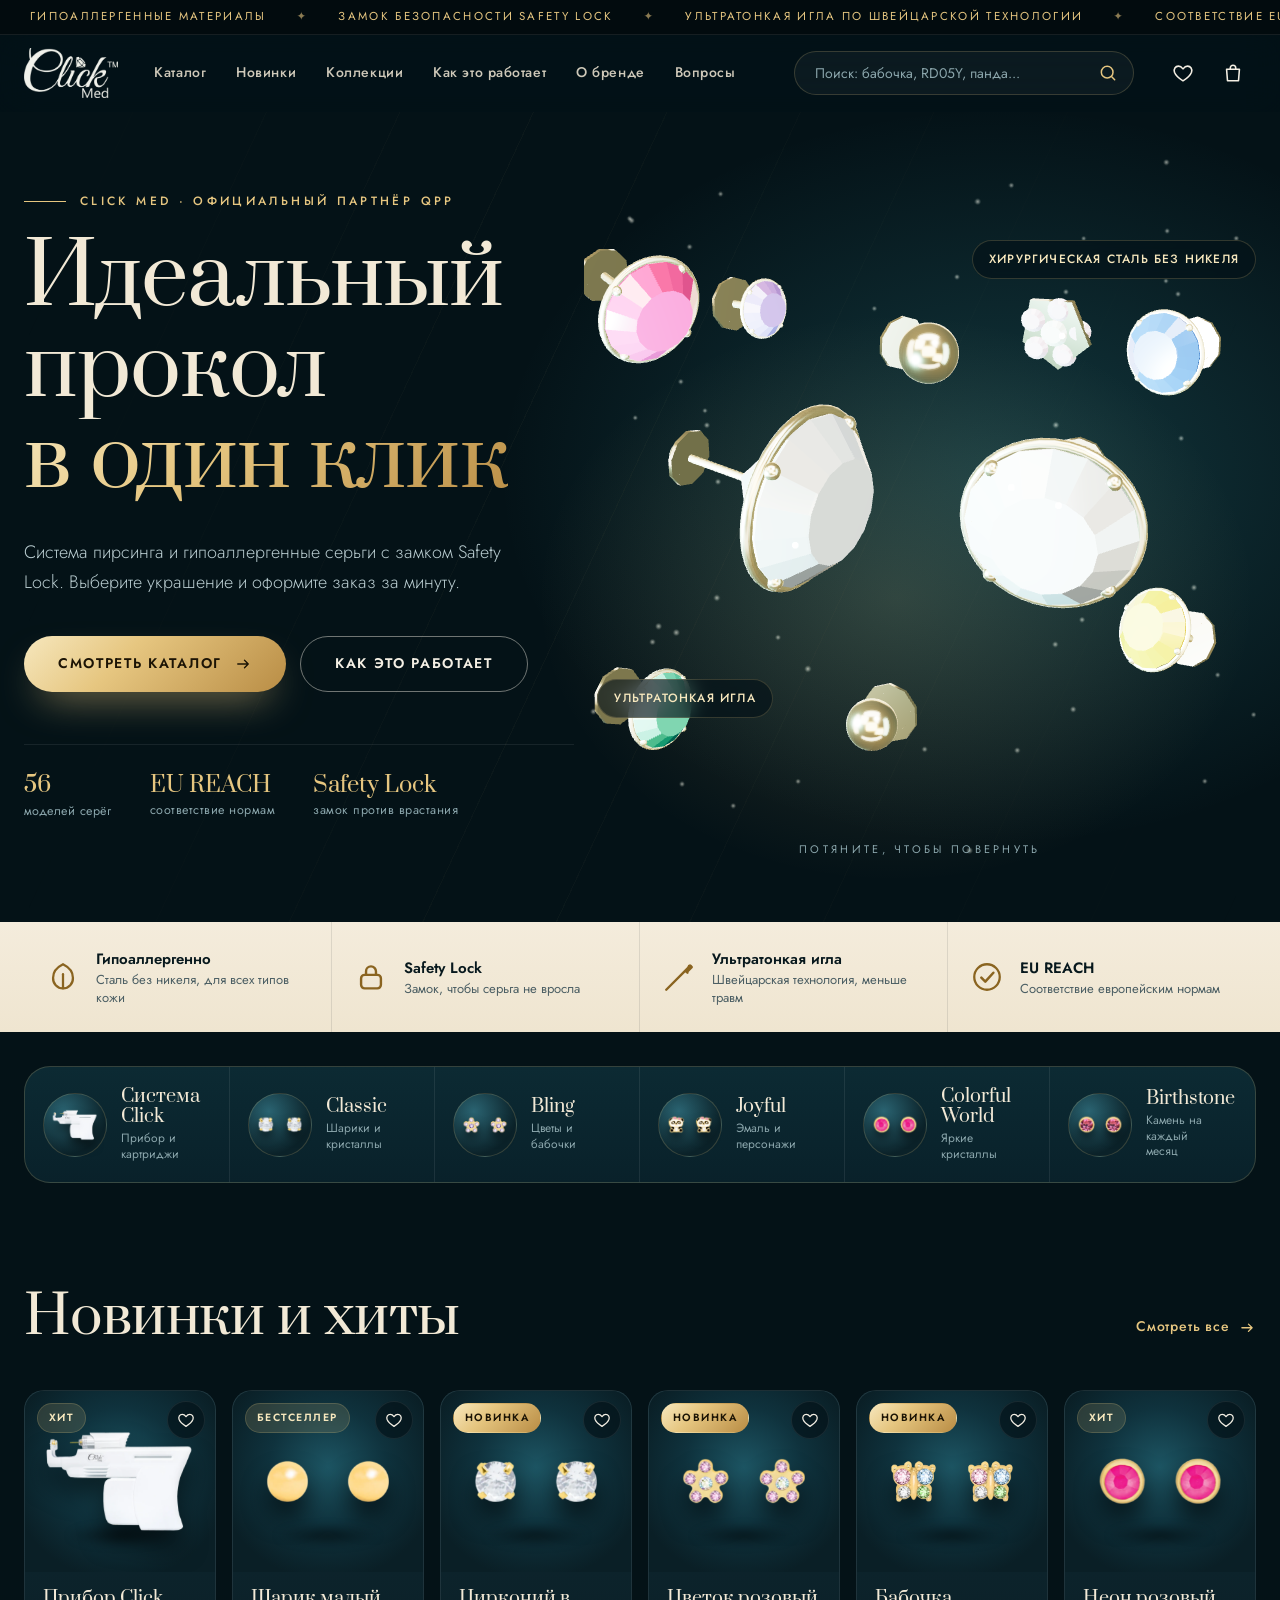
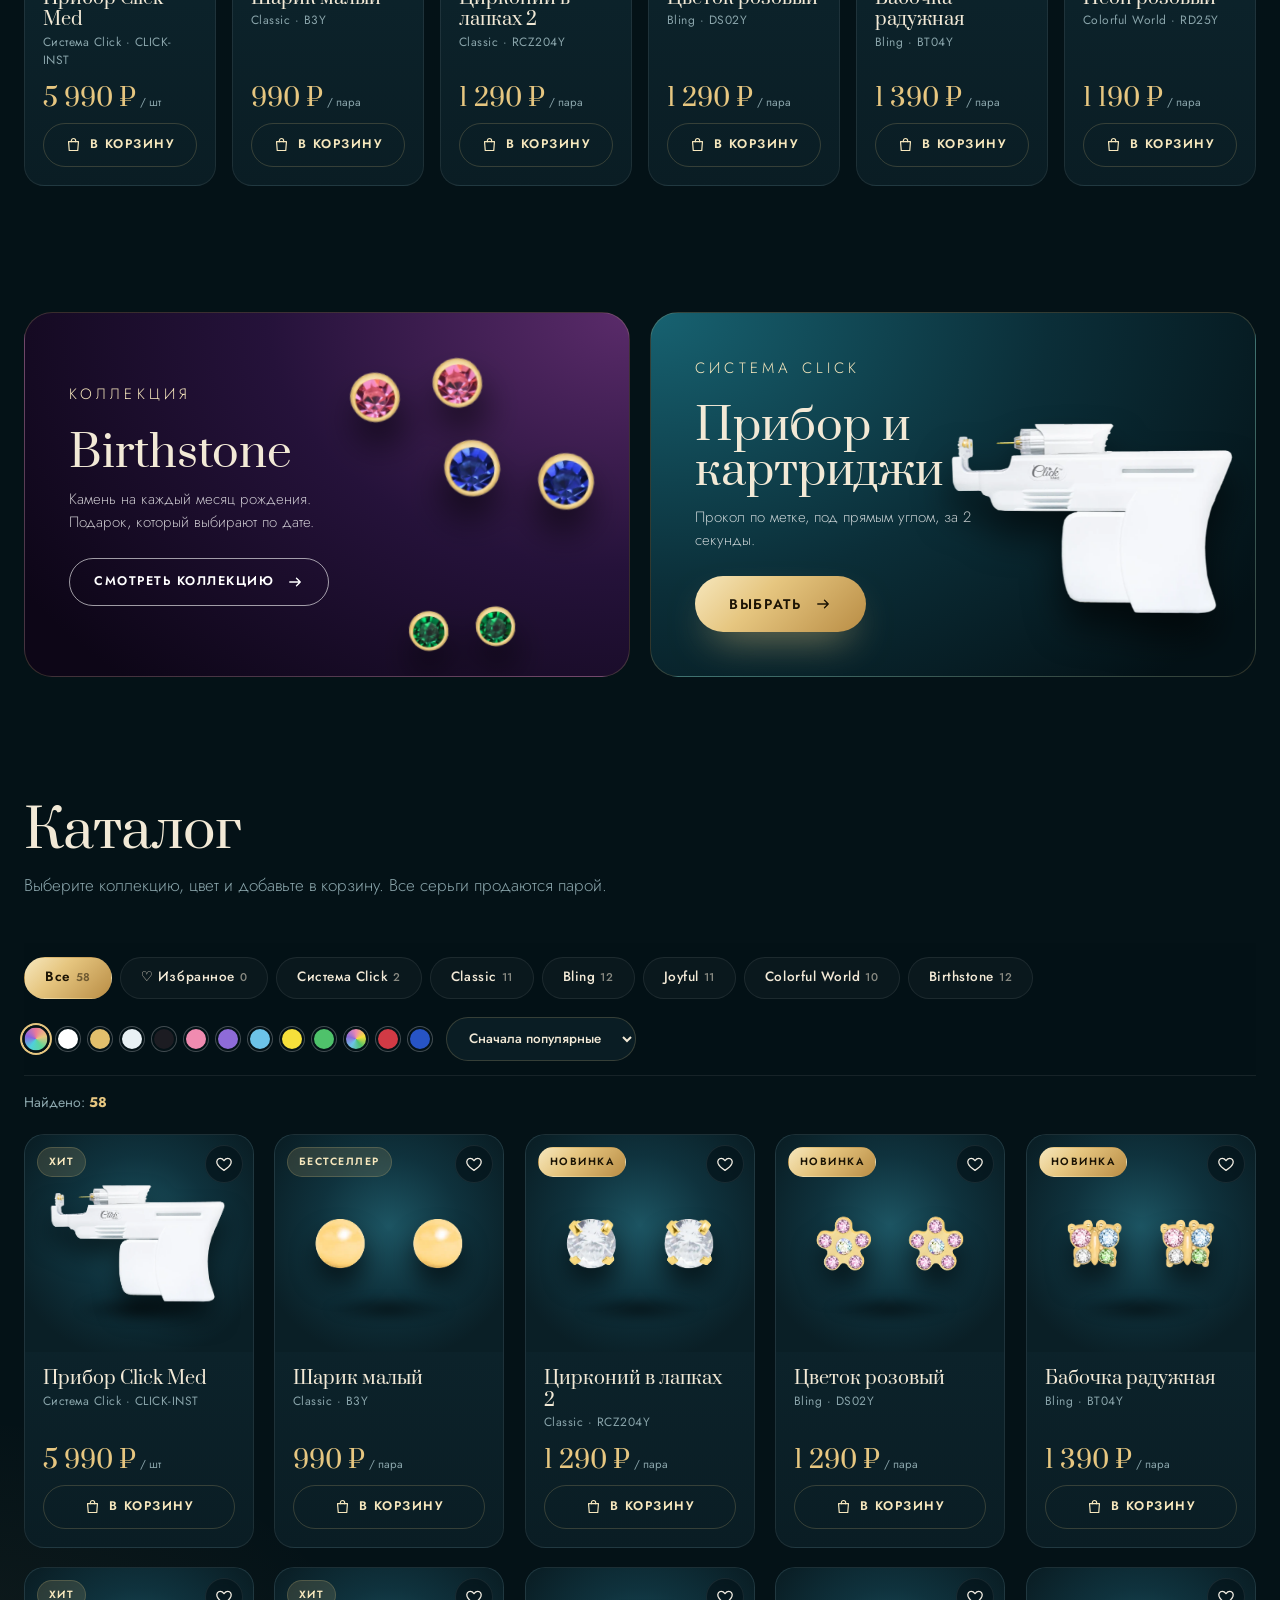
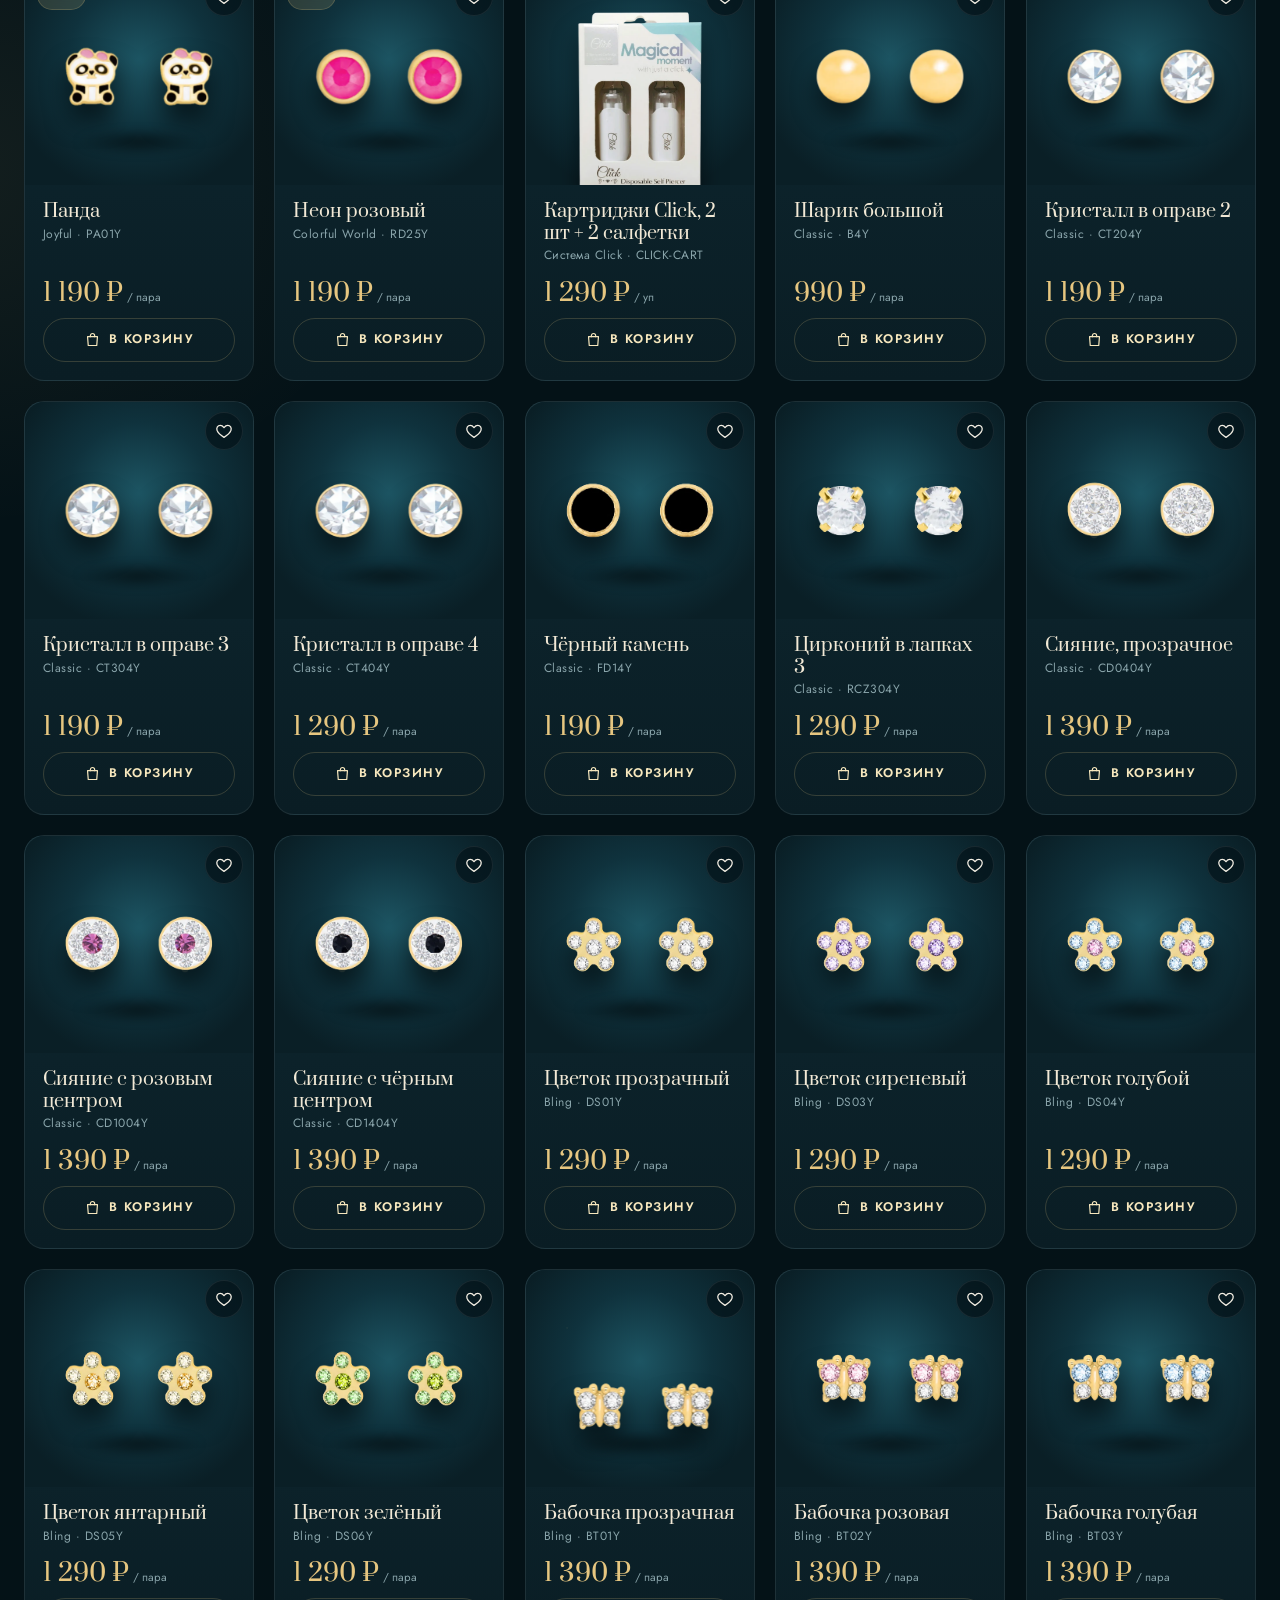
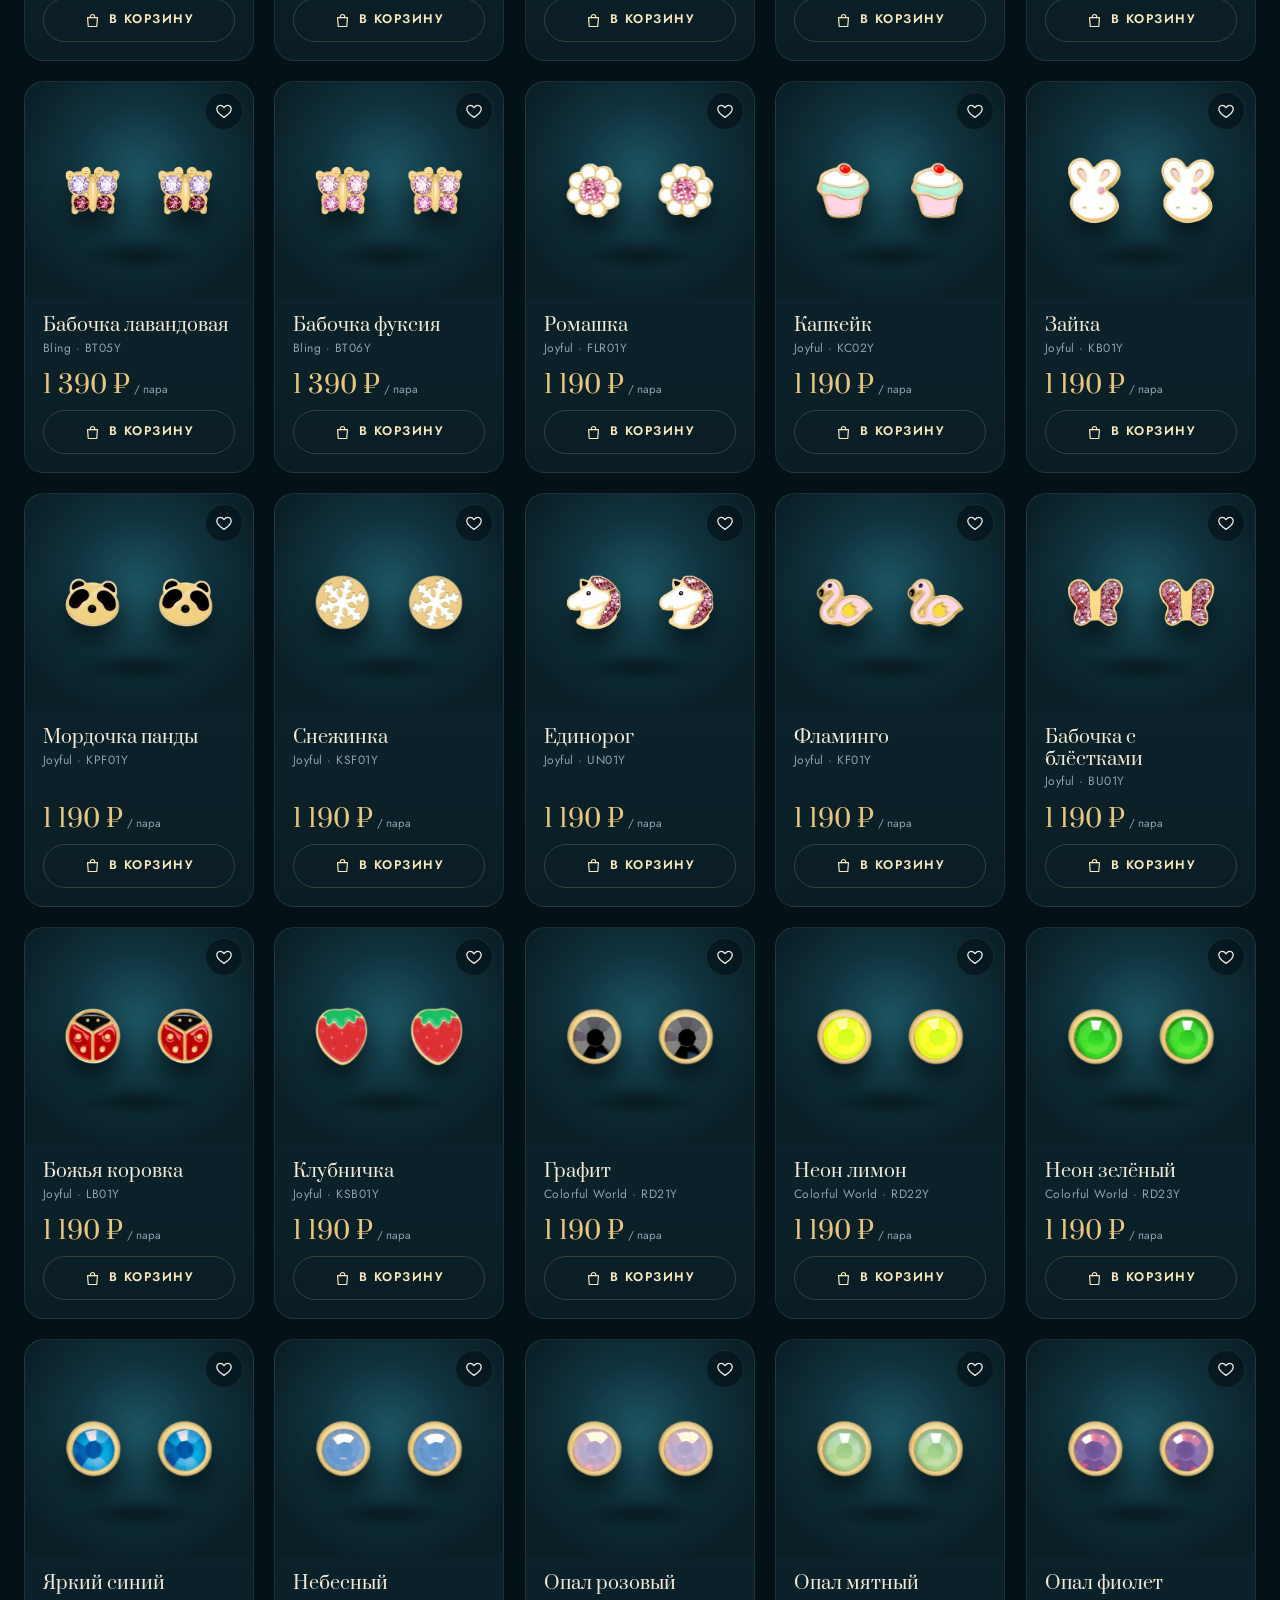
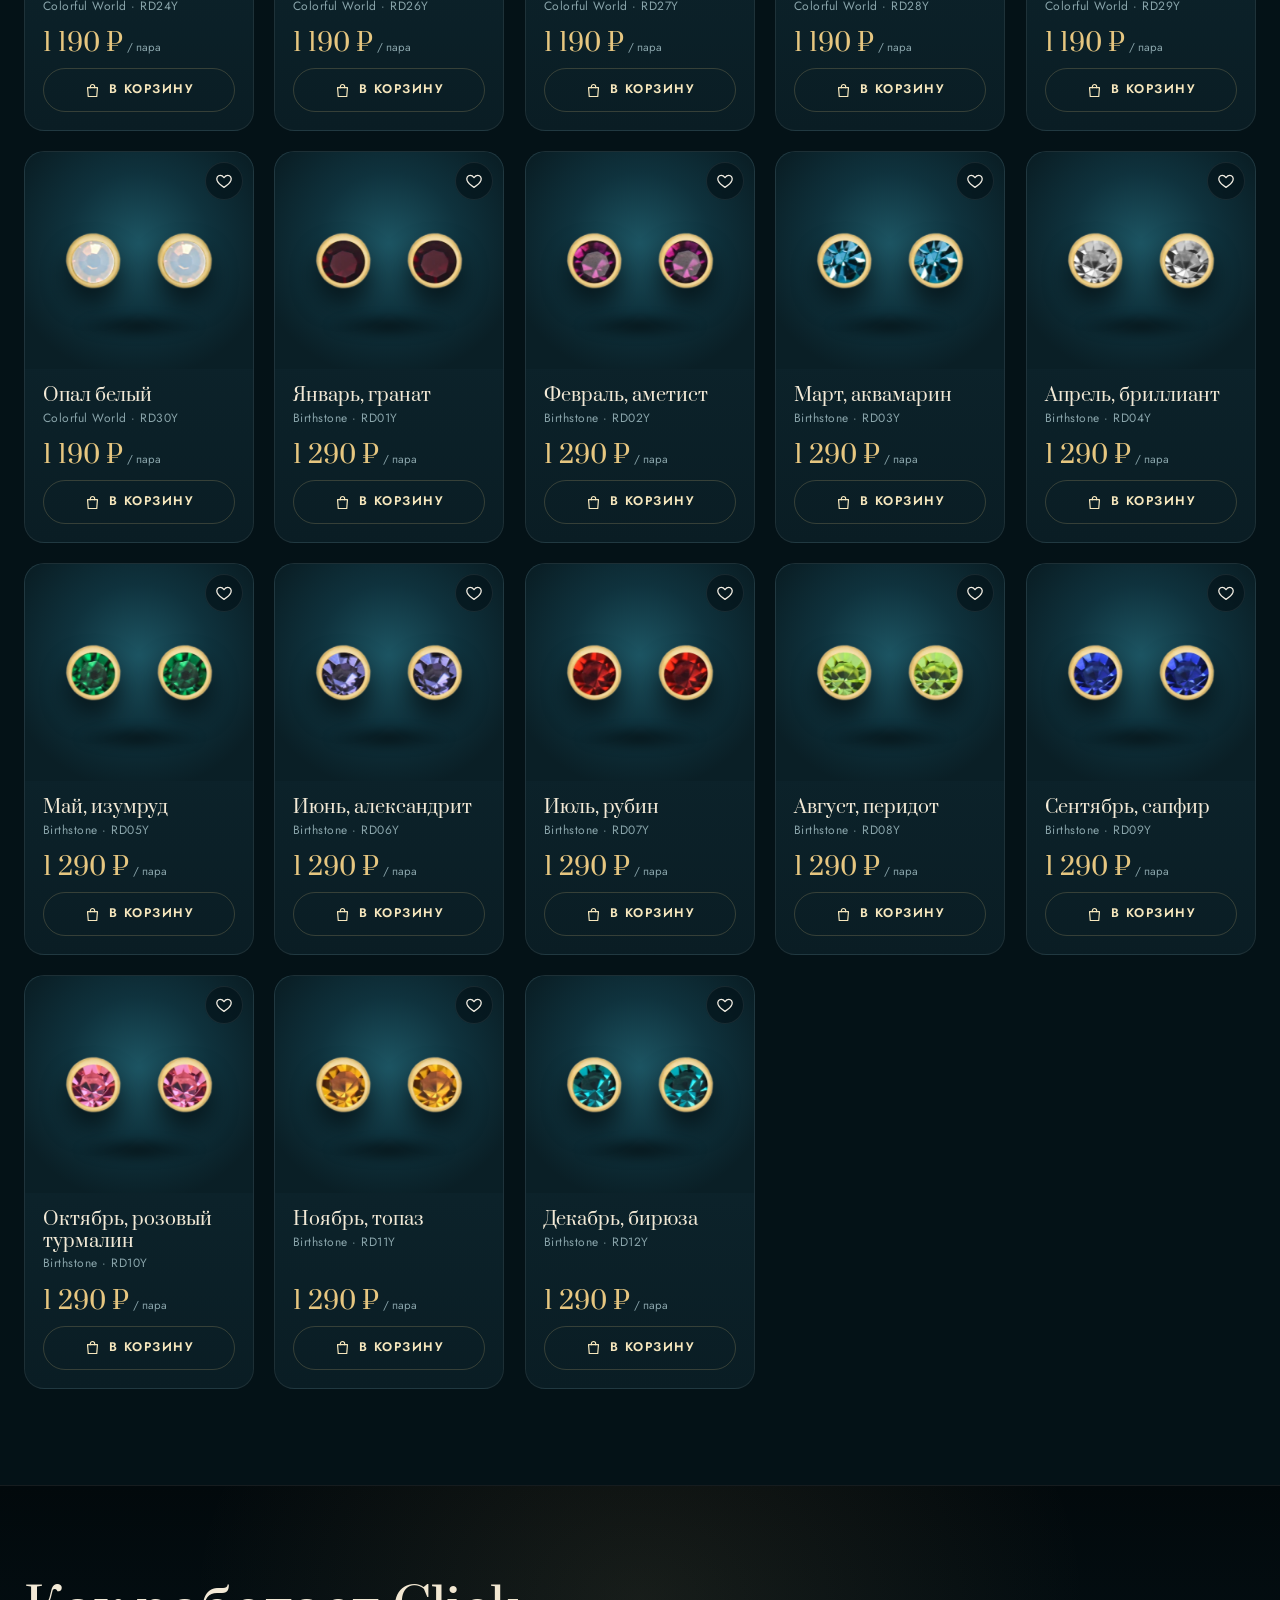
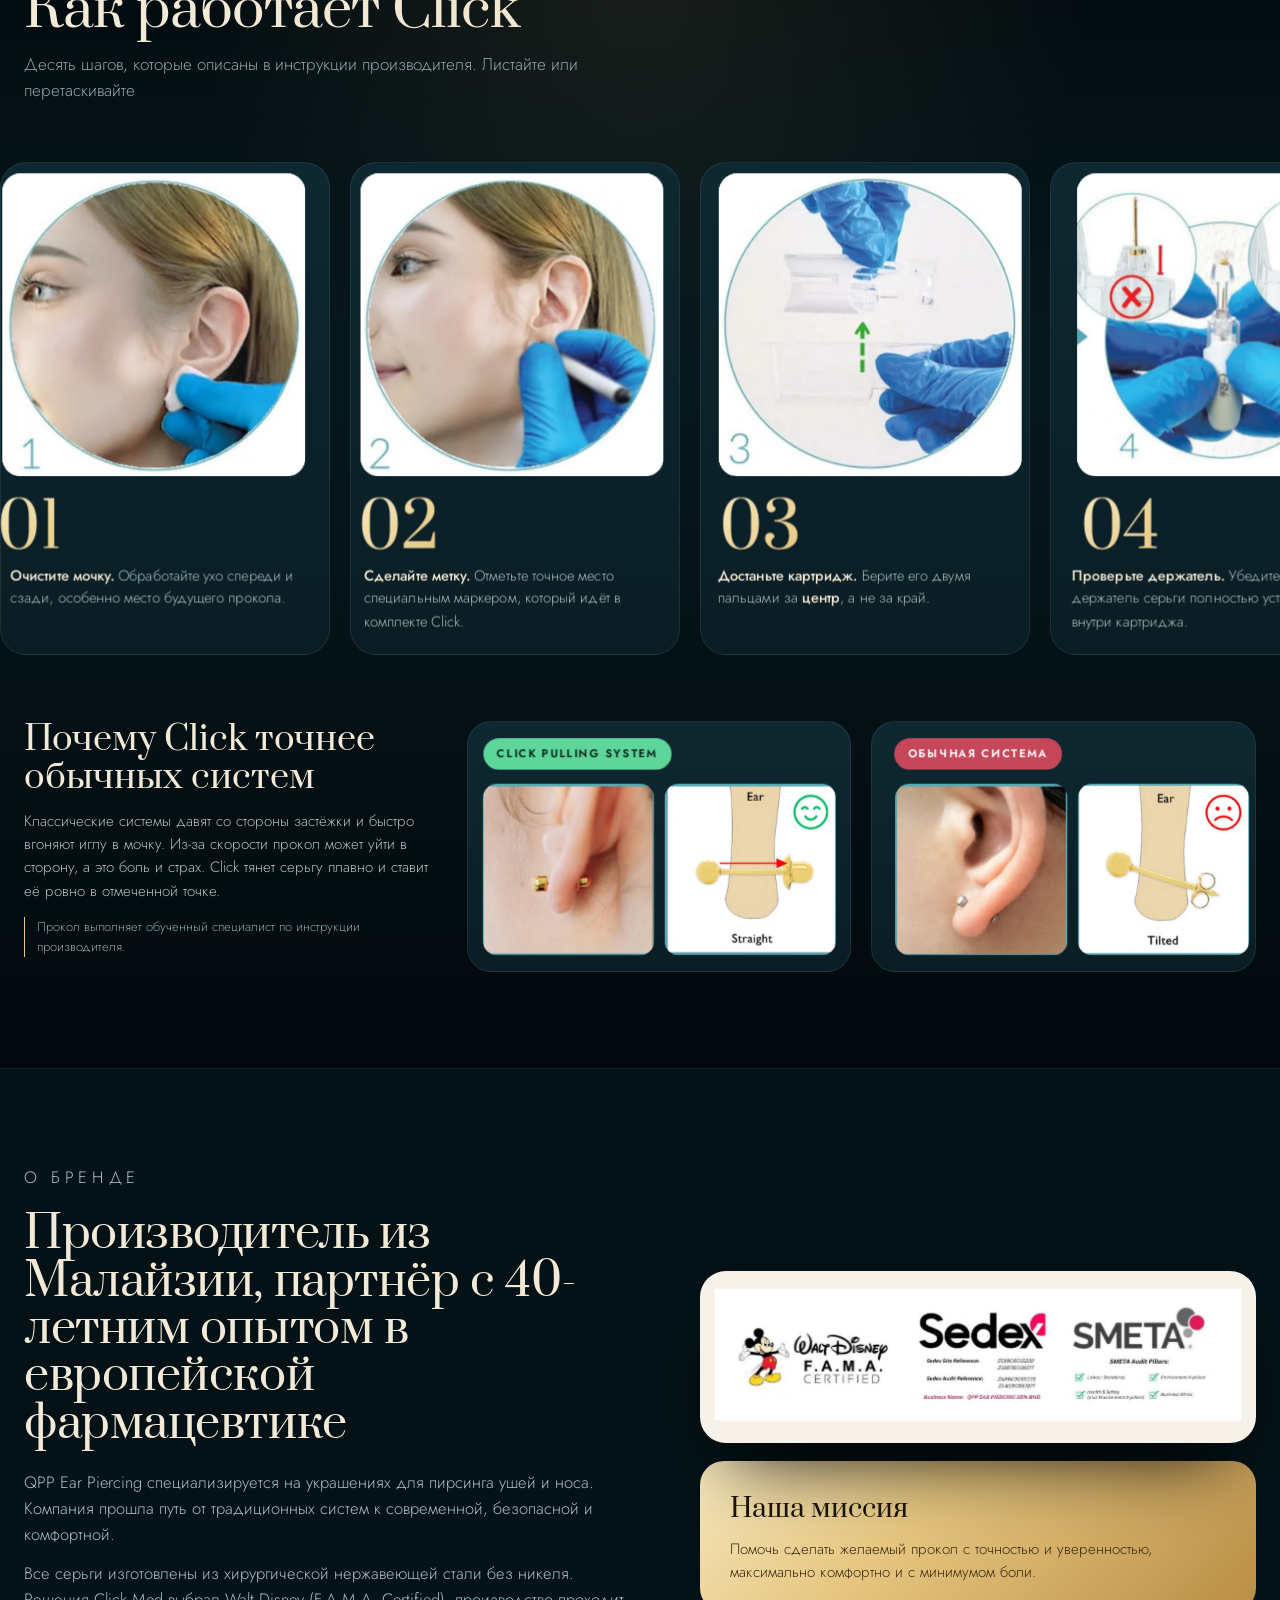
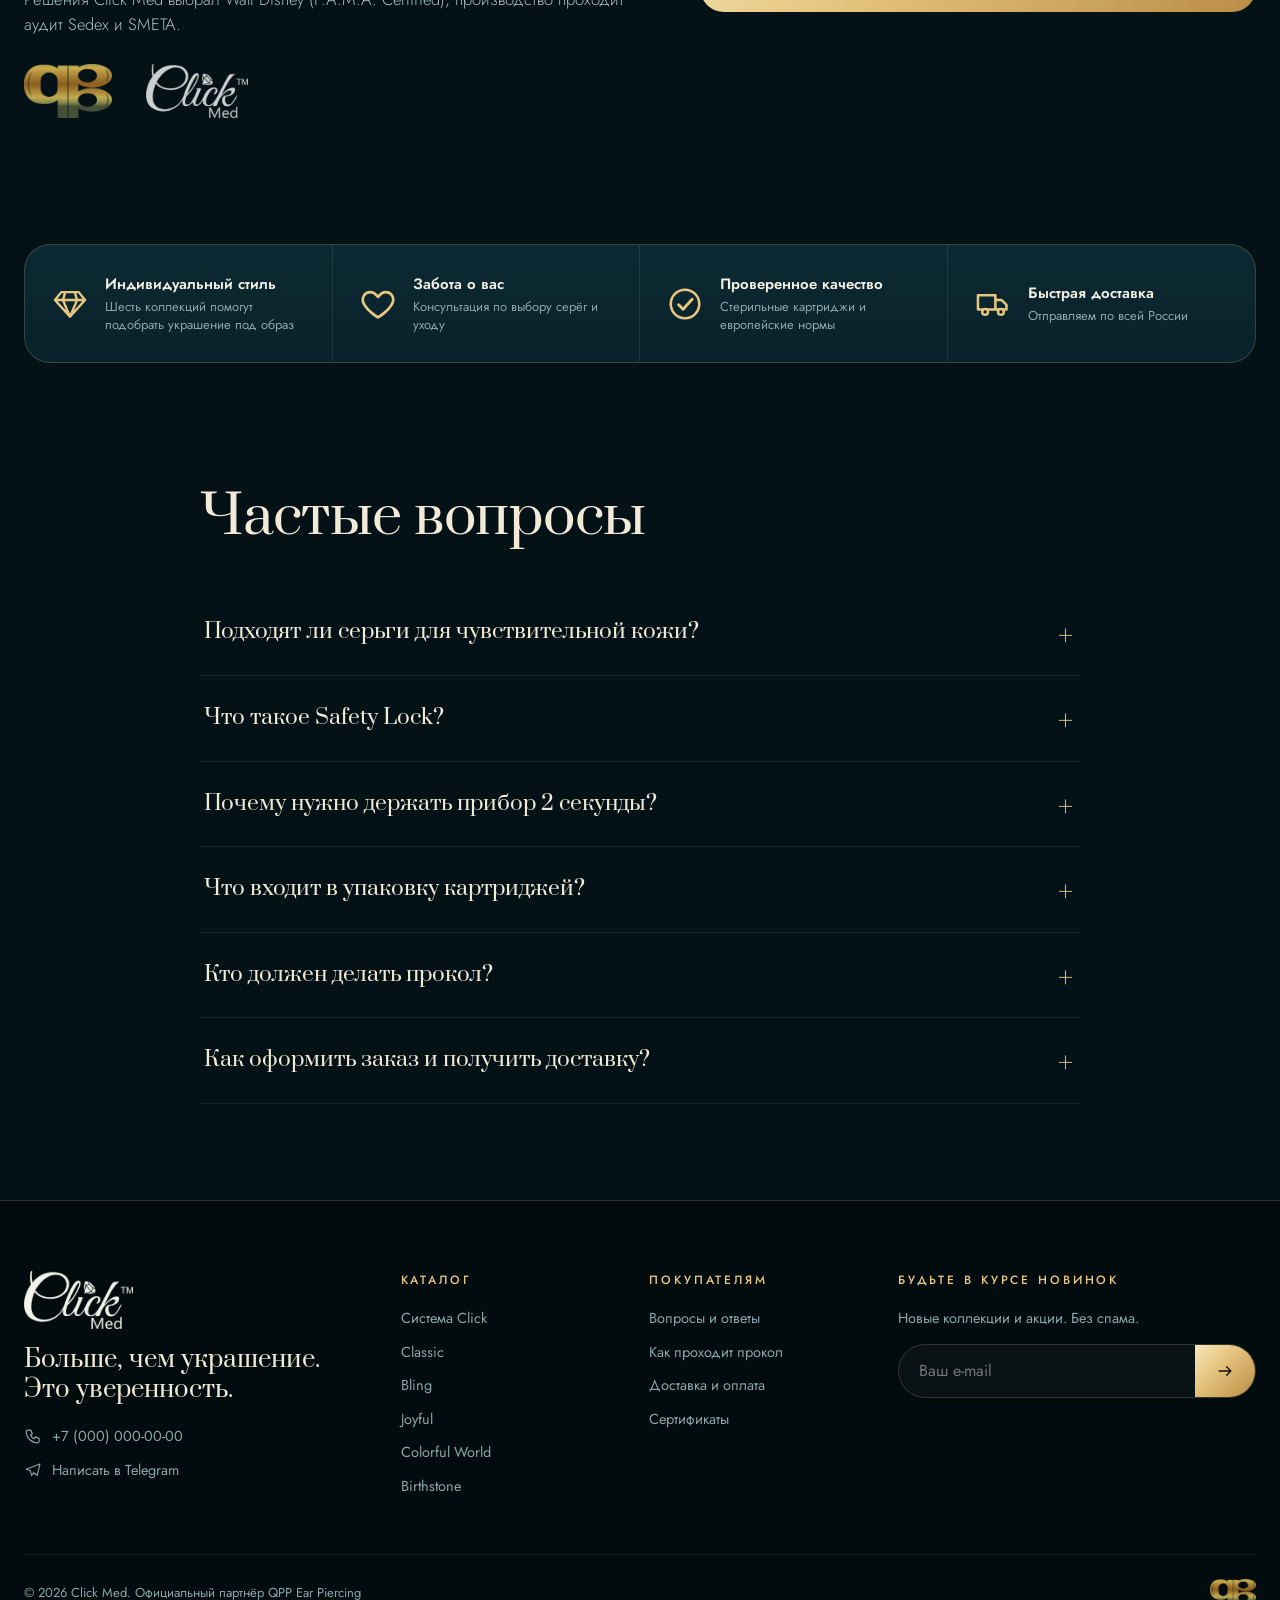
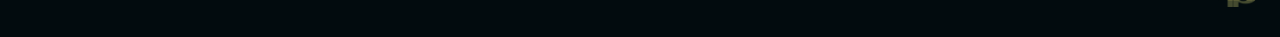
==== commit f7725cdf: "Add delivery calculator (CDEK, PEK, Russian Post) and recipient checkout form Co-Authored-By: Claude" ====
--- a/click-shop/index.html
+++ b/click-shop/index.html
@@ -325,6 +325,7 @@
 <script src="js/three.min.js"></script>
 <script src="js/hero3d.js"></script>
 <script src="js/products.js"></script>
+<script src="js/delivery.js"></script>
 <script src="js/app.js"></script>
 </body>
 </html>
--- a/click-shop/css/style.css
+++ b/click-shop/css/style.css
@@ -510,3 +510,43 @@
   .banner{padding-bottom:150px}
   .b-birth .b-art img{width:110px!important}
 }
+
+/* ---- доставка в корзине ---- */
+.dlv{padding:22px 0 8px}
+.dlv h4{font-family:var(--hd);font-weight:400;font-size:22px;color:var(--champ);margin-bottom:12px}
+.city-wrap{position:relative}
+.city-wrap input{width:100%;height:52px;border-radius:14px;border:1px solid var(--line);background:rgba(255,255,255,.05);padding:0 18px;color:var(--pearl);transition:.25s}
+.city-wrap input::placeholder{color:#58747a}
+.city-wrap input:focus{outline:0;border-color:var(--gold);box-shadow:0 0 0 4px rgba(230,198,128,.12)}
+.city-sug{position:absolute;left:0;right:0;top:calc(100% + 6px);background:#0d2a33;border:1px solid var(--line);border-radius:16px;box-shadow:0 30px 60px -20px #000;padding:6px;display:none;max-height:300px;overflow:auto;z-index:6}
+.city-sug.open{display:block;animation:pop .25s var(--ease)}
+.city-sug button{display:flex;justify-content:space-between;align-items:baseline;gap:10px;width:100%;text-align:left;padding:11px 12px;border-radius:10px}
+.city-sug button:hover{background:rgba(255,255,255,.07)}
+.city-sug b{font-weight:500}.city-sug small{color:var(--muted);font-size:12px}
+.dhint{color:var(--muted);font-size:13.5px;margin-top:10px}
+.dnote{color:var(--muted);font-size:12.5px;margin:2px 0 14px}
+.route{display:flex;align-items:center;gap:10px;margin:16px 0 6px;font-size:12px;letter-spacing:.08em;text-transform:uppercase;color:var(--gold)}
+.route i{position:relative;flex:1;height:2px;background:repeating-linear-gradient(90deg,var(--line) 0 6px,transparent 6px 12px)}
+.route b{position:absolute;top:-5px;left:0;width:12px;height:12px;border-radius:3px;background:var(--goldg);box-shadow:0 0 14px rgba(230,198,128,.8);animation:parcel 3.2s var(--ease) infinite}
+@keyframes parcel{0%{left:0;transform:rotate(0)}85%{left:calc(100% - 12px);transform:rotate(180deg)}100%{left:calc(100% - 12px);transform:rotate(180deg);opacity:0}}
+.dopts{display:grid;gap:10px}
+.dopt{display:grid;grid-template-columns:auto minmax(0,1fr) auto;align-items:center;gap:12px;text-align:left;padding:14px;border-radius:16px;border:1px solid var(--line2);background:rgba(255,255,255,.03);transition:.3s var(--ease)}
+.dopt:hover{border-color:var(--line)}
+.dopt.on{border-color:var(--gold);background:rgba(230,198,128,.09);box-shadow:0 0 0 3px rgba(230,198,128,.1)}
+.dc{font-size:10.5px;font-weight:600;letter-spacing:.08em;text-transform:uppercase;padding:6px 10px;border-radius:99px;background:rgba(255,255,255,.08);color:var(--gold3);white-space:nowrap}
+.dopt.on .dc{background:var(--goldg);color:#1c1405}
+.dt b{display:block;font-size:14.5px;font-weight:500;color:var(--champ)}
+.dt small{display:block;color:var(--muted);font-size:12px;line-height:1.35}
+.dp{text-align:right;font-family:var(--hd);font-size:19px;color:var(--gold);white-space:nowrap}
+.dp em{font-style:normal;color:var(--ok)}
+.dp small{display:block;font-family:var(--bd);font-size:11.5px;color:var(--muted)}
+.btn[disabled]{opacity:.55;filter:grayscale(.4)}
+/* оформление */
+.co-ship{display:flex;justify-content:space-between;align-items:center;gap:12px;padding:14px 16px;margin-bottom:16px;border:1px solid var(--line);border-radius:16px;background:rgba(230,198,128,.07)}
+.co-ship small{display:block;font-size:11px;letter-spacing:.18em;text-transform:uppercase;color:var(--gold)}
+.co-ship b{display:block;font-weight:500;color:var(--champ)}
+.co-ship span{font-size:13px;color:var(--muted)}
+.co-h{font-size:11.5px;letter-spacing:.2em;text-transform:uppercase;color:var(--gold);margin:6px 0 10px}
+.three{display:grid;grid-template-columns:repeat(3,minmax(0,1fr));gap:12px}
+.co-sum .sumrow span:first-child{max-width:70%}
+@media (max-width:700px){.three{grid-template-columns:1fr}.dopt{grid-template-columns:minmax(0,1fr) auto}.dc{grid-column:1/-1;justify-self:start}}
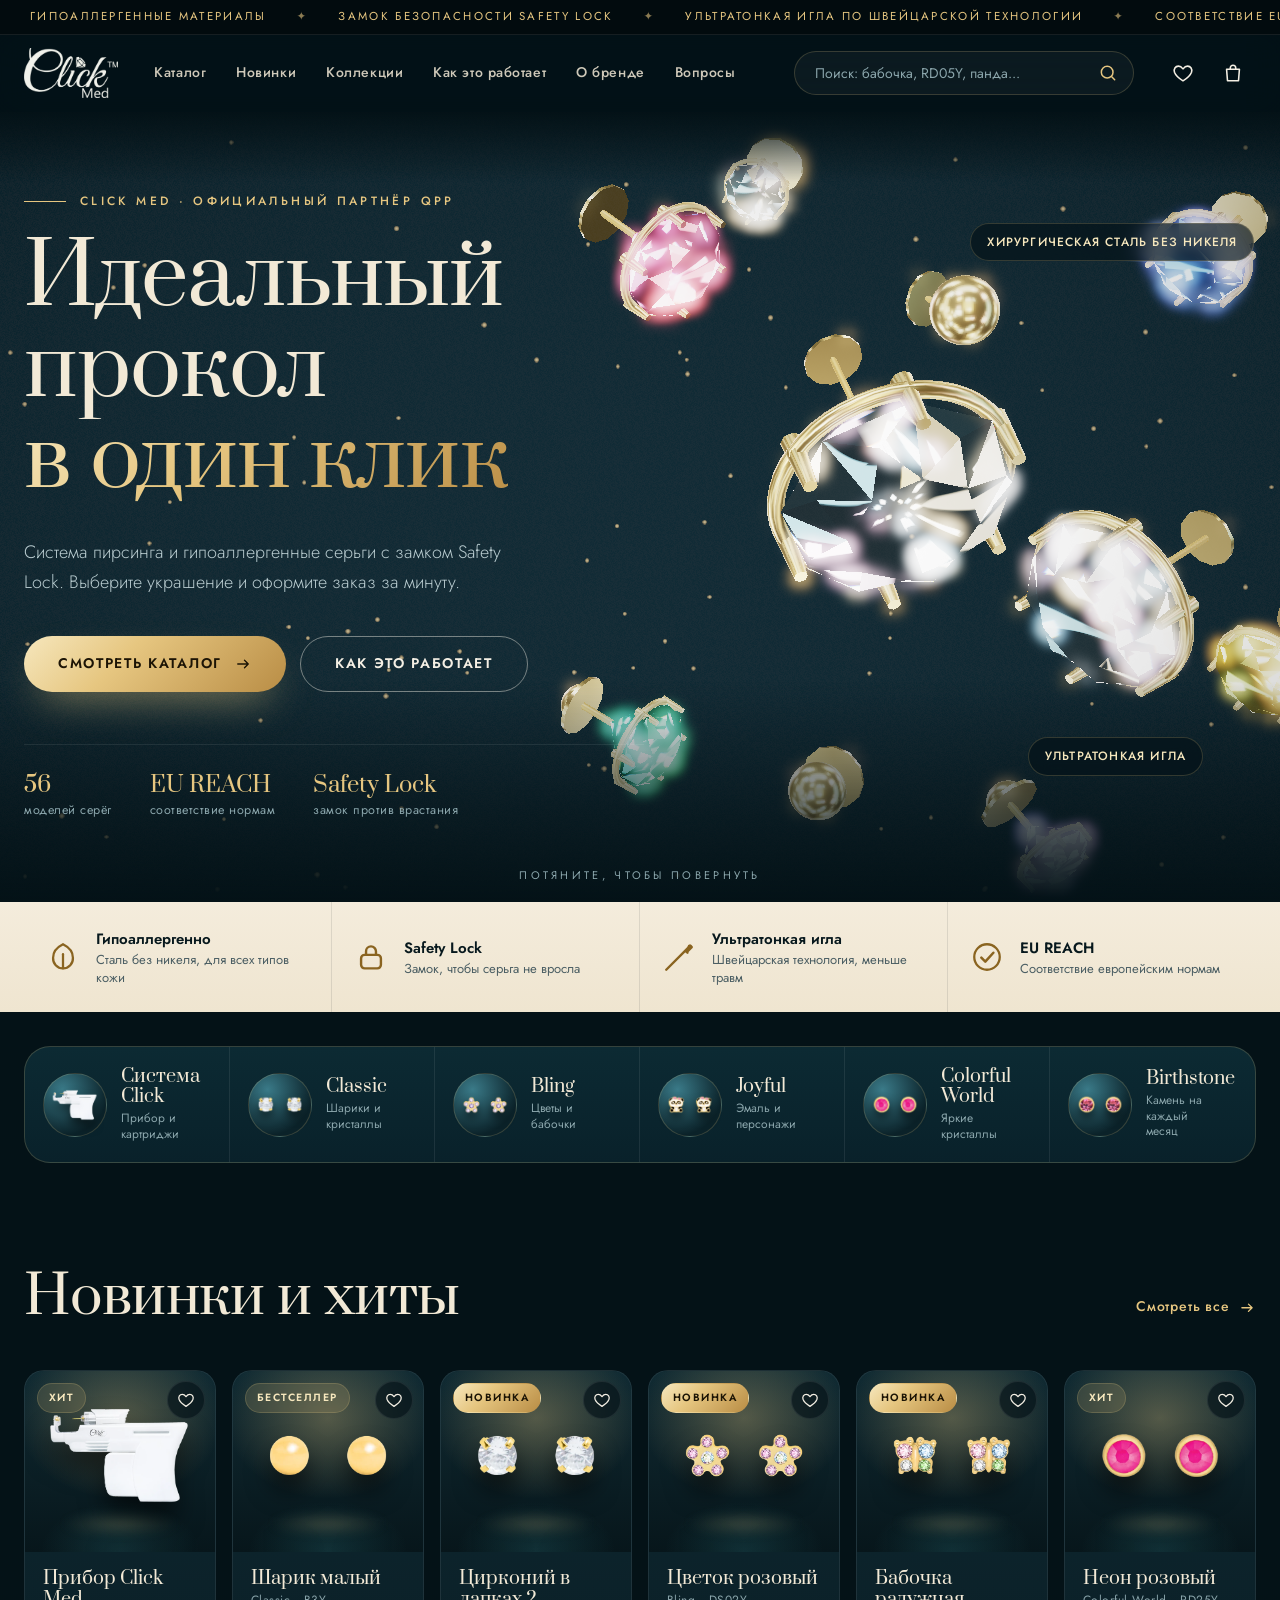
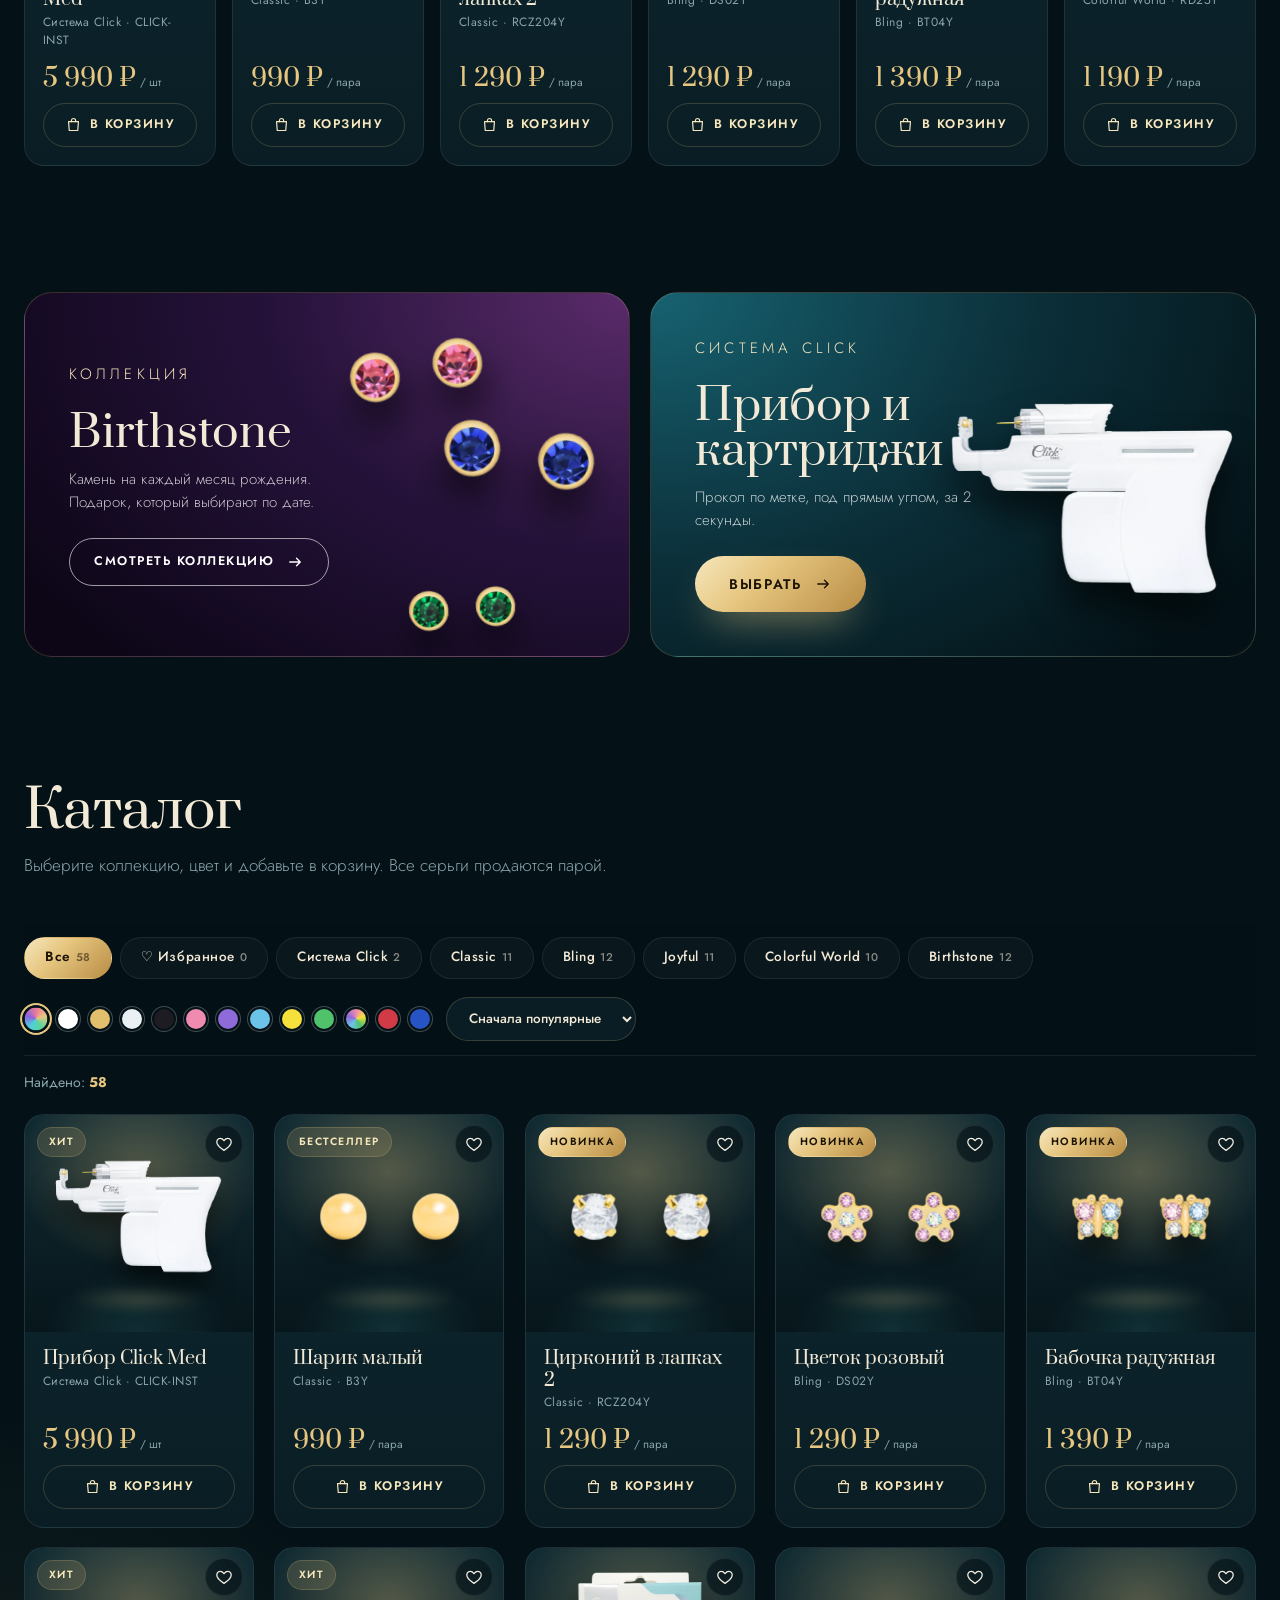
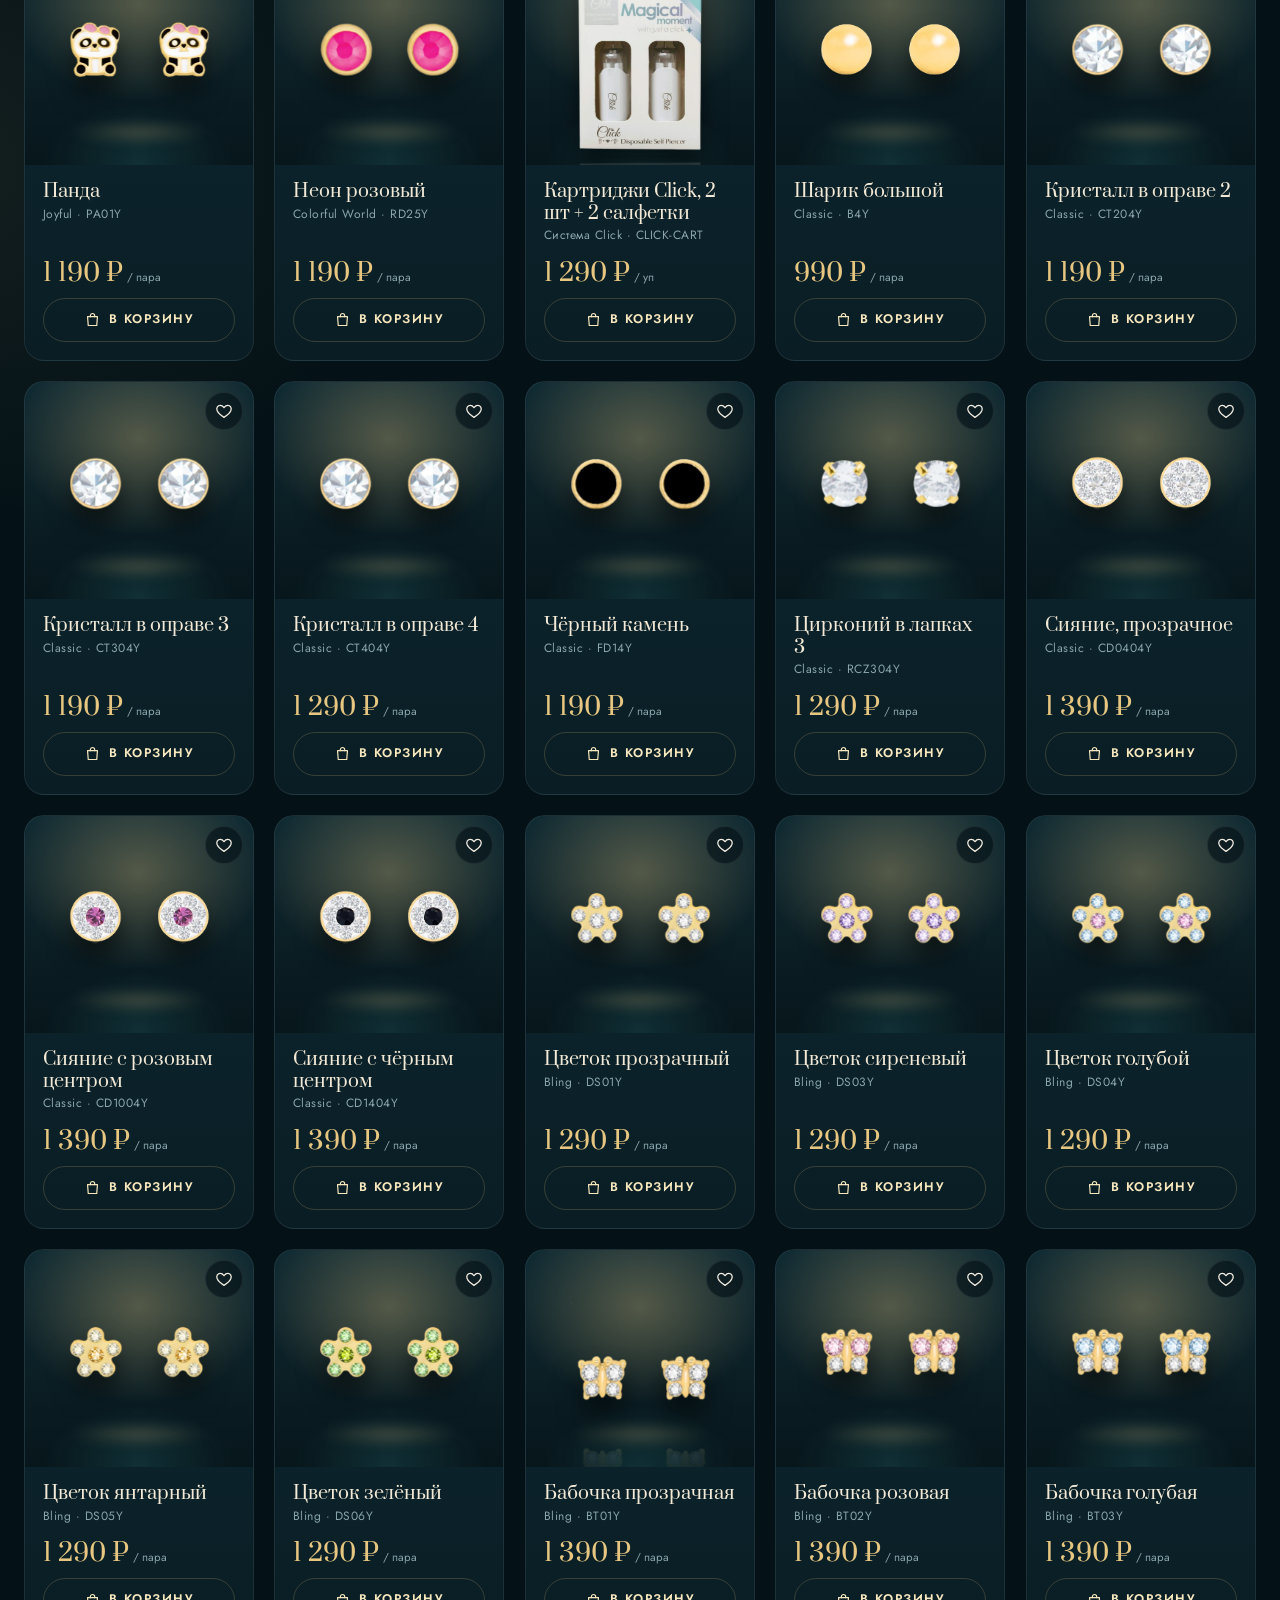
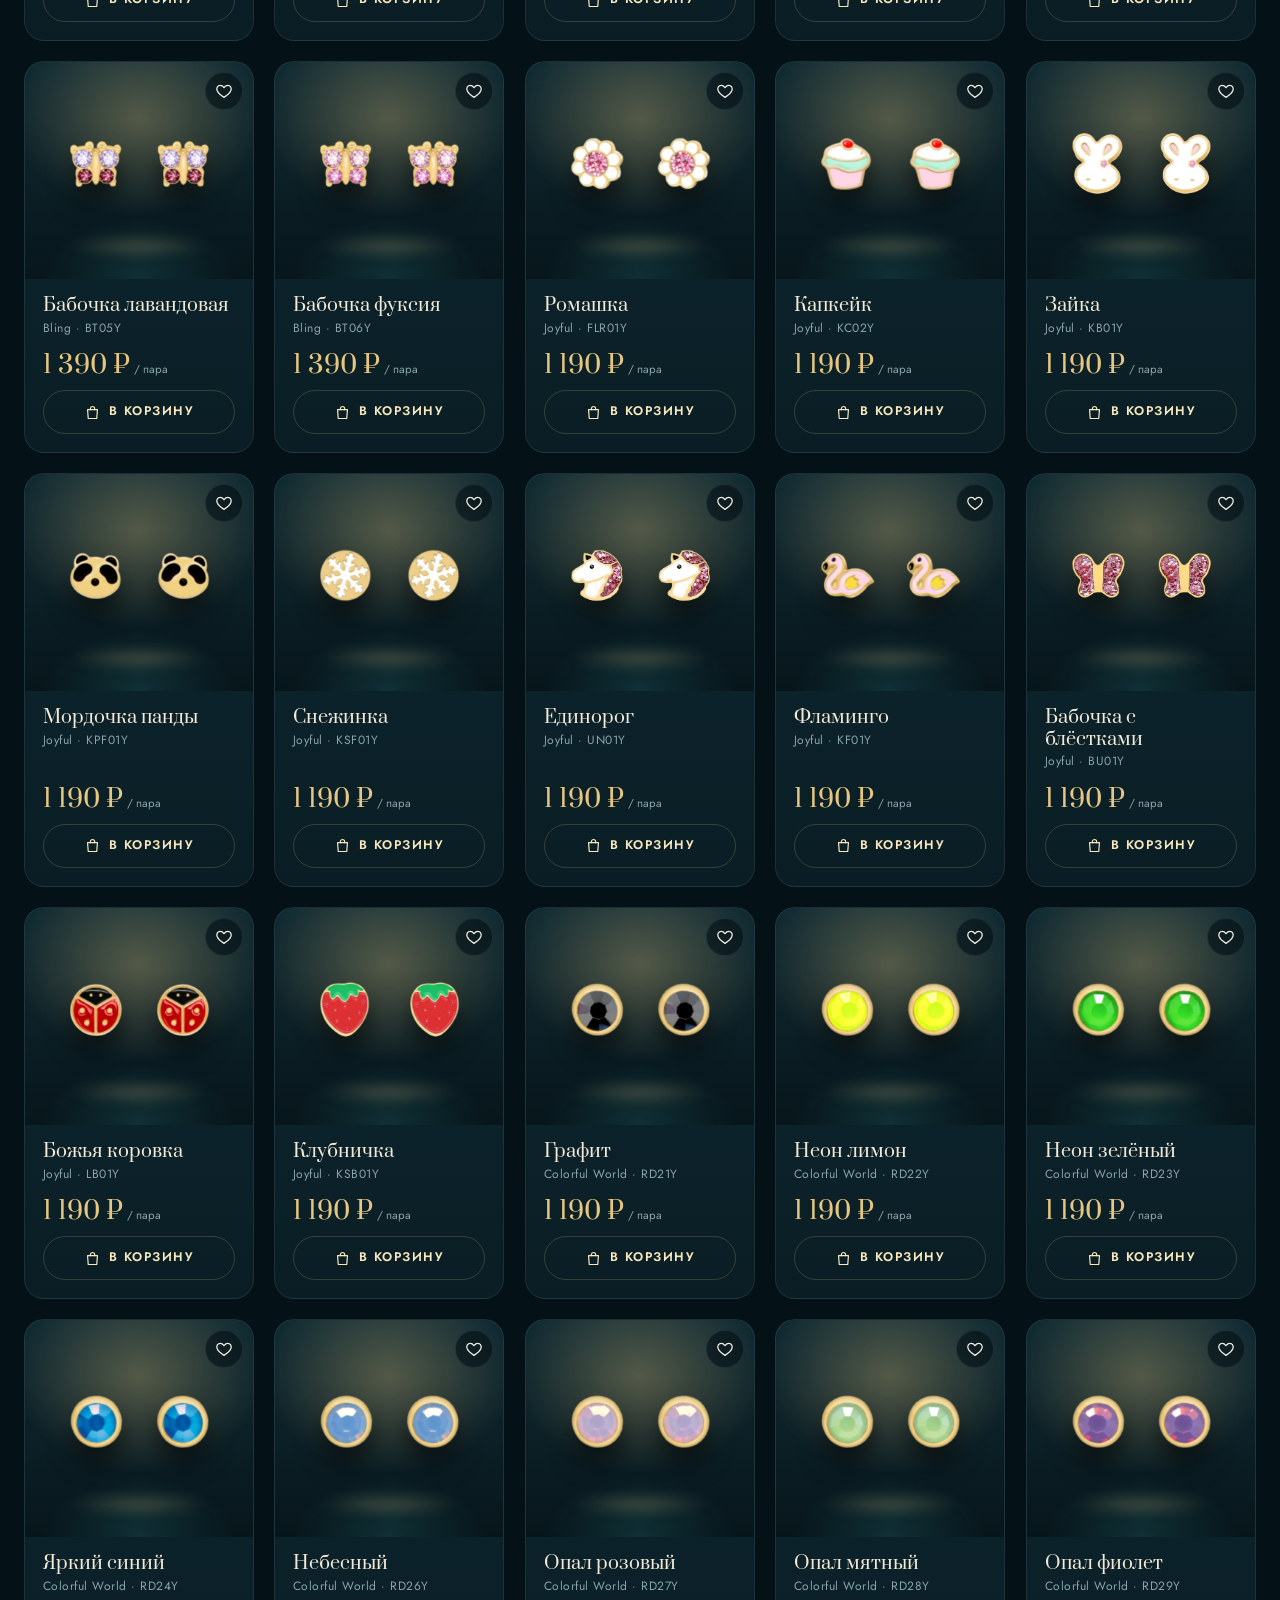
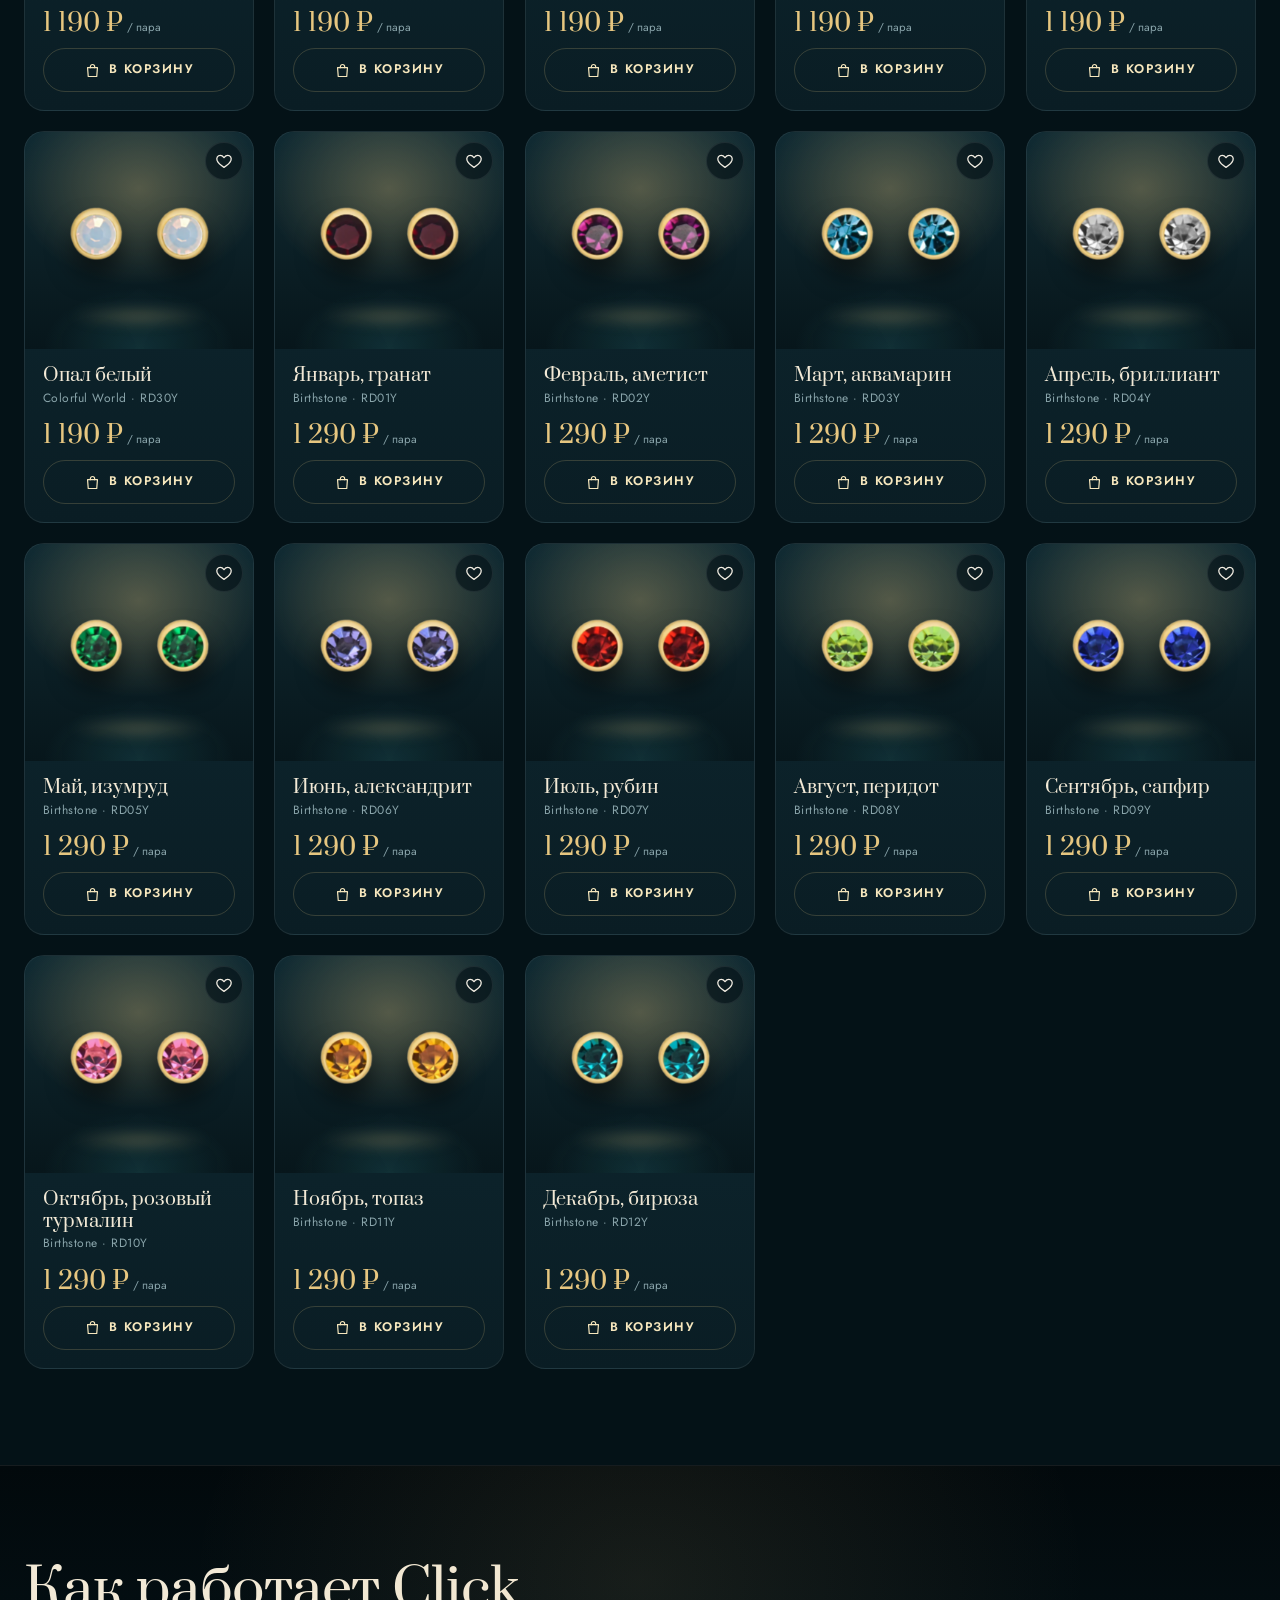
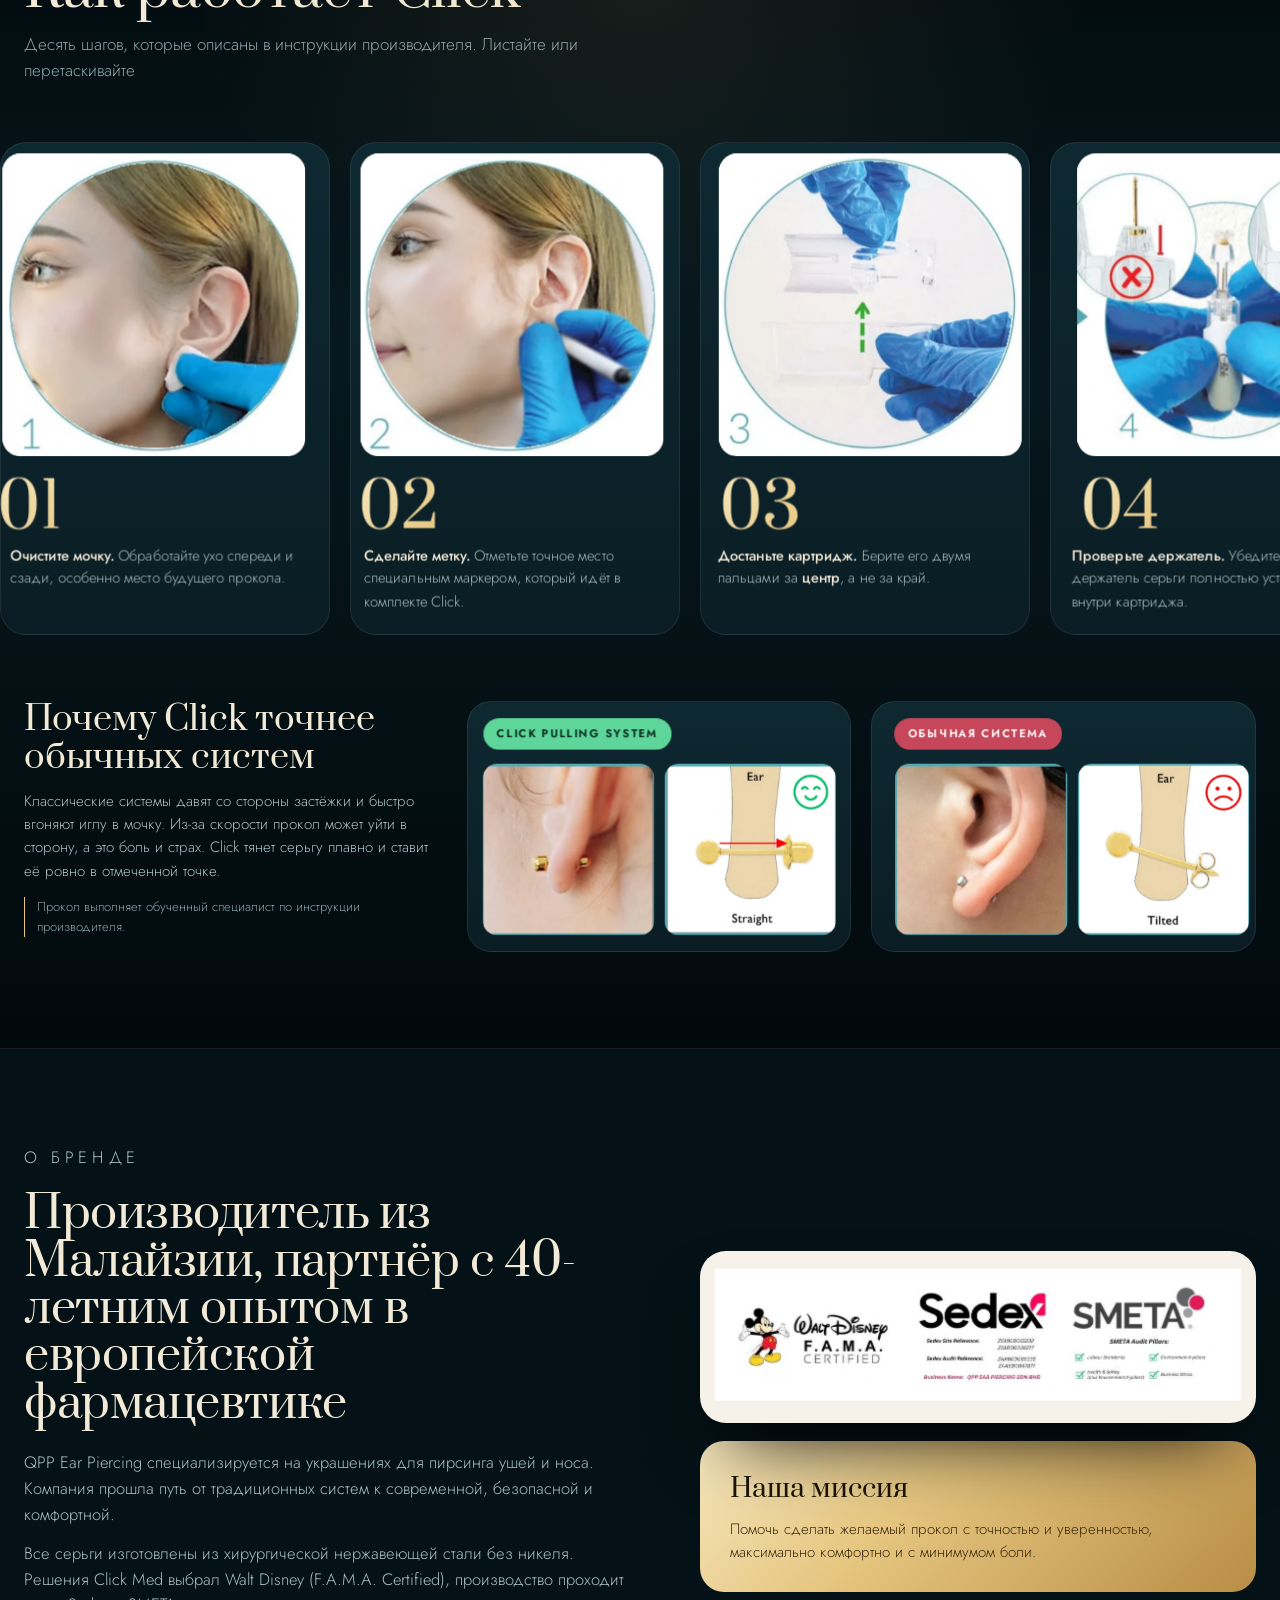
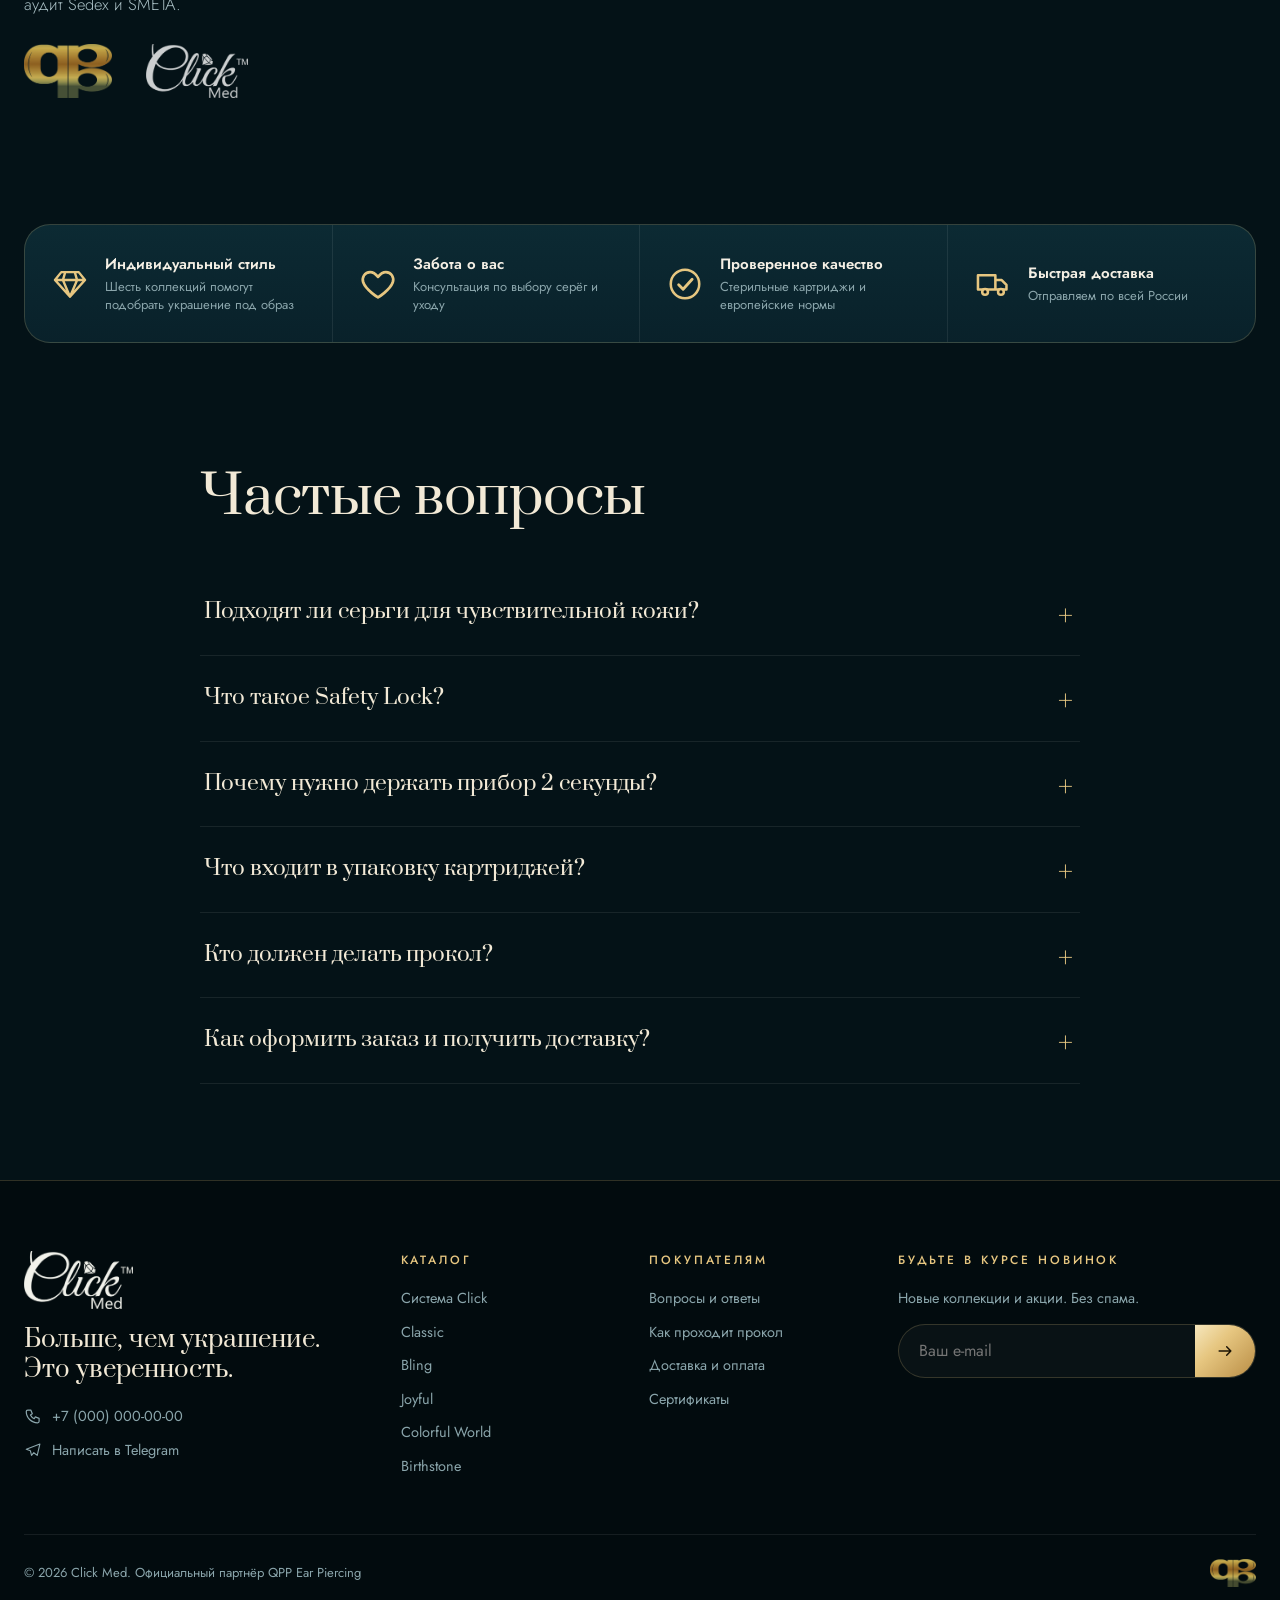
==== commit e5604c37: "Rebuild hero: faceted diamond shader with dispersion, bloom, full-width scene; nicer product stage C" ====
--- a/click-shop/index.html
+++ b/click-shop/index.html
@@ -92,7 +92,7 @@
     </div>
     <div class="hero-3d" id="heroStage">
       <canvas id="gl" aria-label="Золотые серьги вращаются в 3D, потяните мышью"></canvas>
-      <div class="fallback"><img src="assets/p/11-2.webp" alt=""><img src="assets/p/15-9.webp" alt=""></div>
+      <div class="fallback"><div class="fb-light"></div><img class="fb-main" src="assets/instrument.webp" alt=""><img class="fb-a" src="assets/p/11-2.webp" alt=""><img class="fb-b" src="assets/p/15-9.webp" alt=""><img class="fb-c" src="assets/p/12-1.webp" alt=""></div>
       <span class="chip c1">Ультратонкая игла</span>
       <span class="chip c2">Хирургическая сталь без никеля</span>
       <span class="hint">Потяните, чтобы повернуть</span>
--- a/click-shop/css/style.css
+++ b/click-shop/css/style.css
@@ -550,3 +550,43 @@
 .three{display:grid;grid-template-columns:repeat(3,minmax(0,1fr));gap:12px}
 .co-sum .sumrow span:first-child{max-width:70%}
 @media (max-width:700px){.three{grid-template-columns:1fr}.dopt{grid-template-columns:minmax(0,1fr) auto}.dc{grid-column:1/-1;justify-self:start}}
+
+/* ===== v4: первый экран на всю ширину ===== */
+.hero{padding:0}
+.hero-3d{position:absolute;inset:0;height:auto;min-height:0;z-index:0}
+.hero-3d canvas{position:absolute;inset:0;width:100%;height:100%;cursor:grab;touch-action:pan-y;display:block}
+.hero-3d::before,.hero-3d::after{content:"";position:absolute;left:0;right:0;pointer-events:none;z-index:1}
+.hero-3d::before{top:0;height:70px;background:linear-gradient(var(--bg),transparent)}
+.hero-3d::after{bottom:0;height:220px;background:linear-gradient(transparent,var(--bg))}
+.hero-bg{display:none}
+.hero-3d .chip{z-index:2}
+.hero-copy{position:relative;z-index:3;max-width:620px}
+.hero-in{grid-template-columns:minmax(0,1fr);min-height:calc(100vh - 110px);min-height:calc(100svh - 110px);max-height:900px;padding-block:40px}
+.hero-3d .c1{left:auto;right:6%;bottom:16%}.hero-3d .c2{right:2%;top:14%}
+.hero-3d .hint{z-index:2;bottom:18px}
+/* запасной вариант без WebGL: красивая сцена на CSS */
+.hero-3d.no-gl{background:radial-gradient(55% 60% at 72% 48%,rgba(79,208,220,.22),transparent 70%),radial-gradient(35% 45% at 70% 55%,rgba(230,198,128,.2),transparent 70%),var(--bg)}
+.hero-3d.no-gl .fallback{display:block;position:absolute;inset:0;perspective:1200px}
+.fallback .fb-light{position:absolute;right:6%;top:8%;width:46%;aspect-ratio:1;border-radius:50%;background:radial-gradient(circle at 35% 30%,rgba(255,255,255,.12),rgba(79,208,220,.1) 50%,transparent 70%);filter:blur(2px)}
+.fallback img{position:absolute;filter:drop-shadow(0 40px 40px rgba(0,0,0,.7));animation:fbfloat 7s ease-in-out infinite}
+.fallback .fb-main{right:8%;top:22%;width:44%;transform:rotateY(-16deg) rotateX(6deg)}
+.fallback .fb-a{right:4%;top:12%;width:11%;animation-delay:-2s}
+.fallback .fb-b{right:44%;top:68%;width:10%;animation-delay:-4s}
+.fallback .fb-c{right:10%;top:70%;width:11%;animation-delay:-1s}
+@keyframes fbfloat{50%{translate:0 -16px}}
+@media (max-width:980px){
+  .hero-in{min-height:0;max-height:none;padding-block:0 30px}
+  .hero-3d{position:relative;inset:auto;height:460px;margin:0 -16px}
+  .hero-3d::after{height:120px}
+  .hero-copy{max-width:none}
+  .hero-3d.no-gl .fb-main{width:70%;right:14%;top:18%}
+}
+
+/* ===== v4: витрина товаров ===== */
+.card-img{background:radial-gradient(75% 62% at 50% 26%,rgba(230,198,128,.32),transparent 72%),radial-gradient(60% 40% at 50% 100%,rgba(79,208,220,.14),transparent 70%),linear-gradient(180deg,#112b33,#07161b)}
+.card-img::after{left:50%;bottom:10%;width:62%;height:10%;background:radial-gradient(closest-side,rgba(230,198,128,.28),transparent);filter:blur(6px)}
+.card-img img{width:68%;height:68%;margin-top:-6%;-webkit-box-reflect:below -2px linear-gradient(transparent 58%,rgba(255,255,255,.2))}
+.card-img.sys img{width:80%;height:80%}
+.card-img .glint{position:absolute;inset:0;background:linear-gradient(115deg,transparent 40%,rgba(255,255,255,.16) 50%,transparent 60%);transform:translateX(-120%);transition:transform .9s var(--ease);pointer-events:none}
+.card:hover .glint{transform:translateX(120%)}
+.col .ring{background:radial-gradient(circle at 30% 25%,#3a7a88,#0b2229 72%)}
